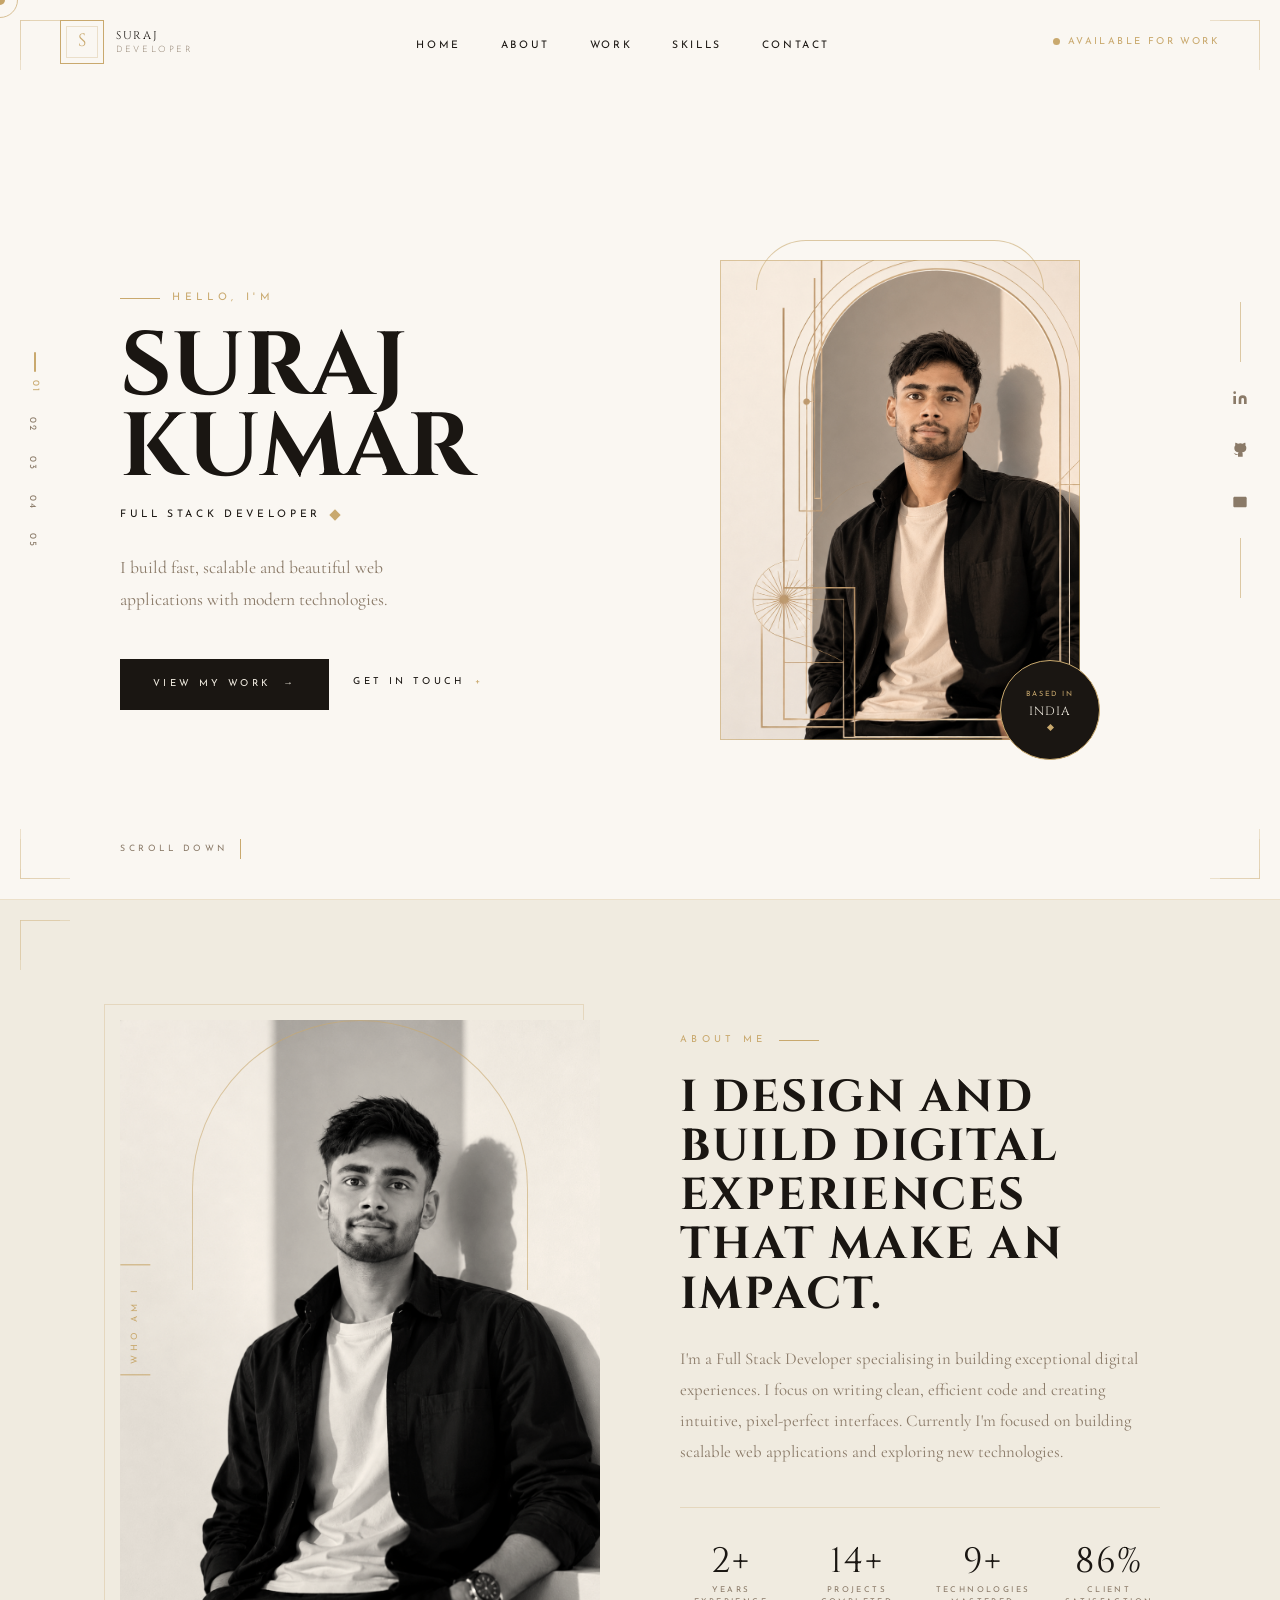
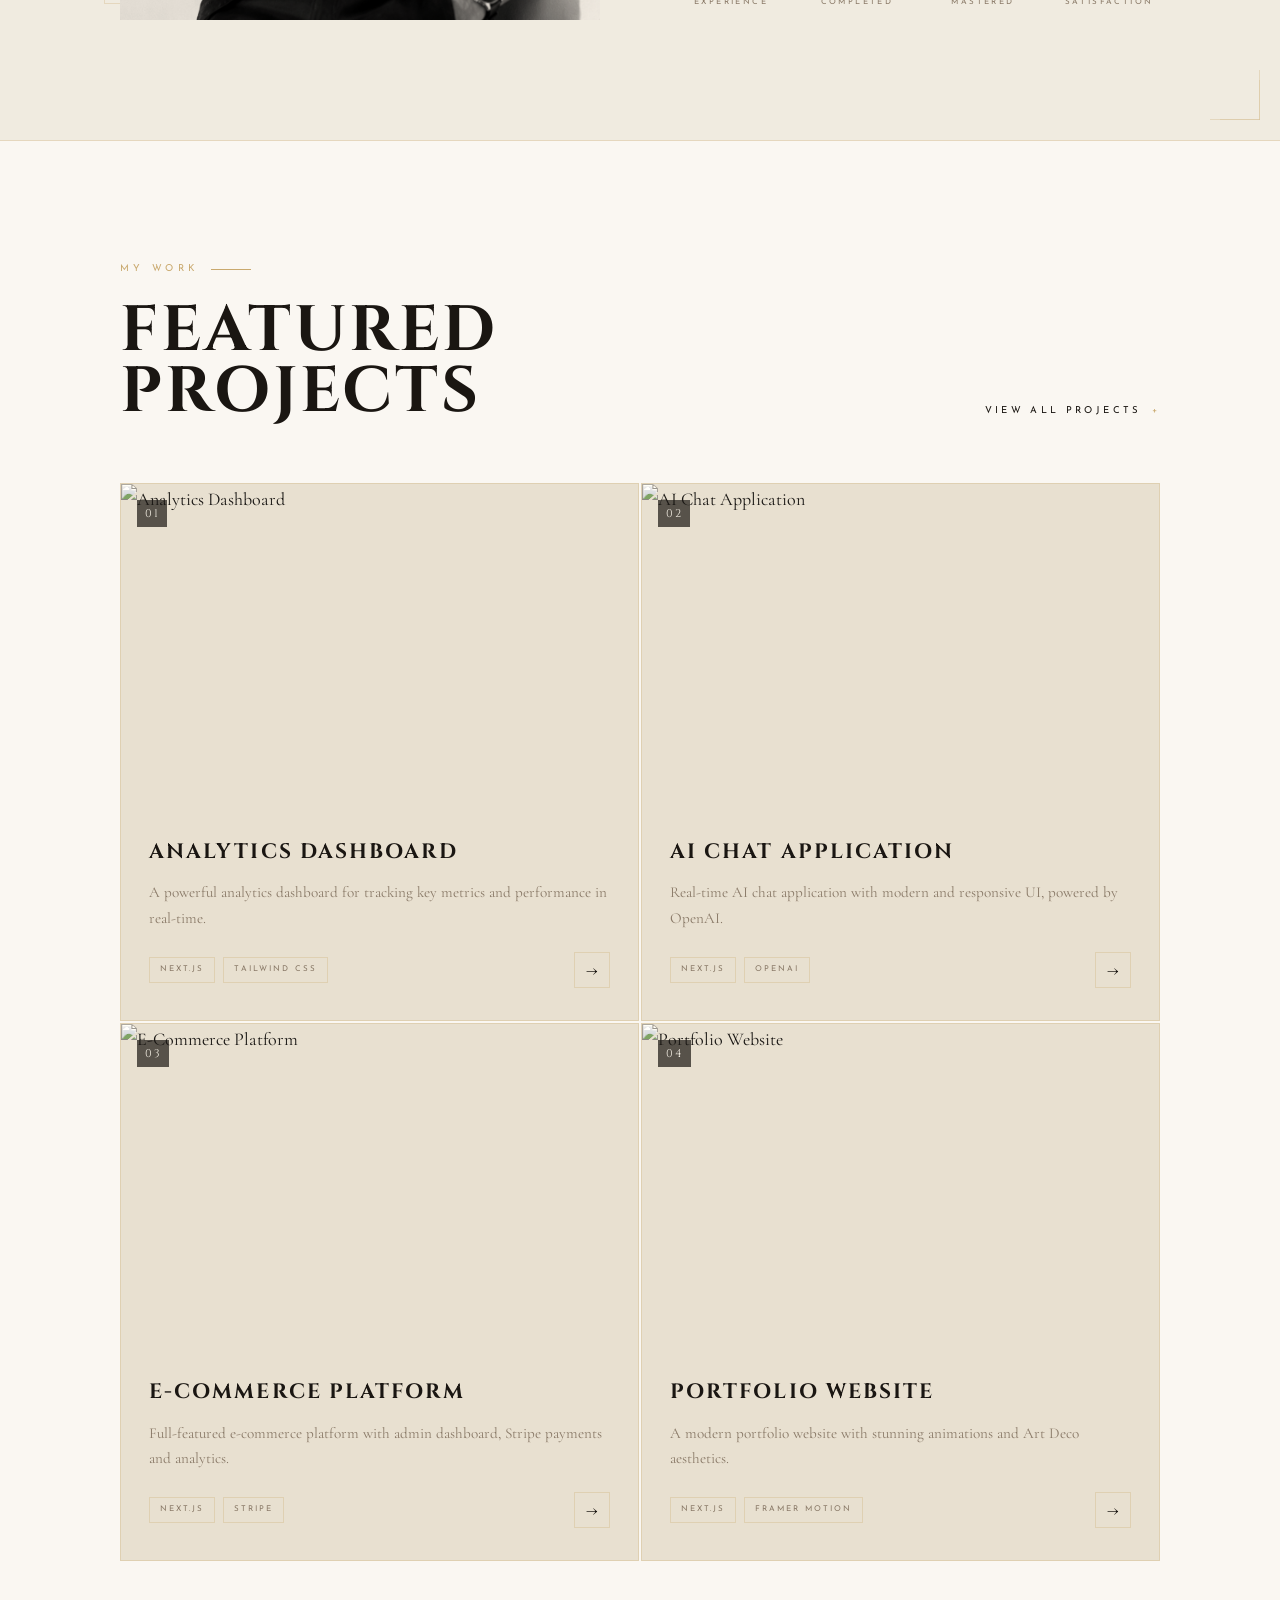
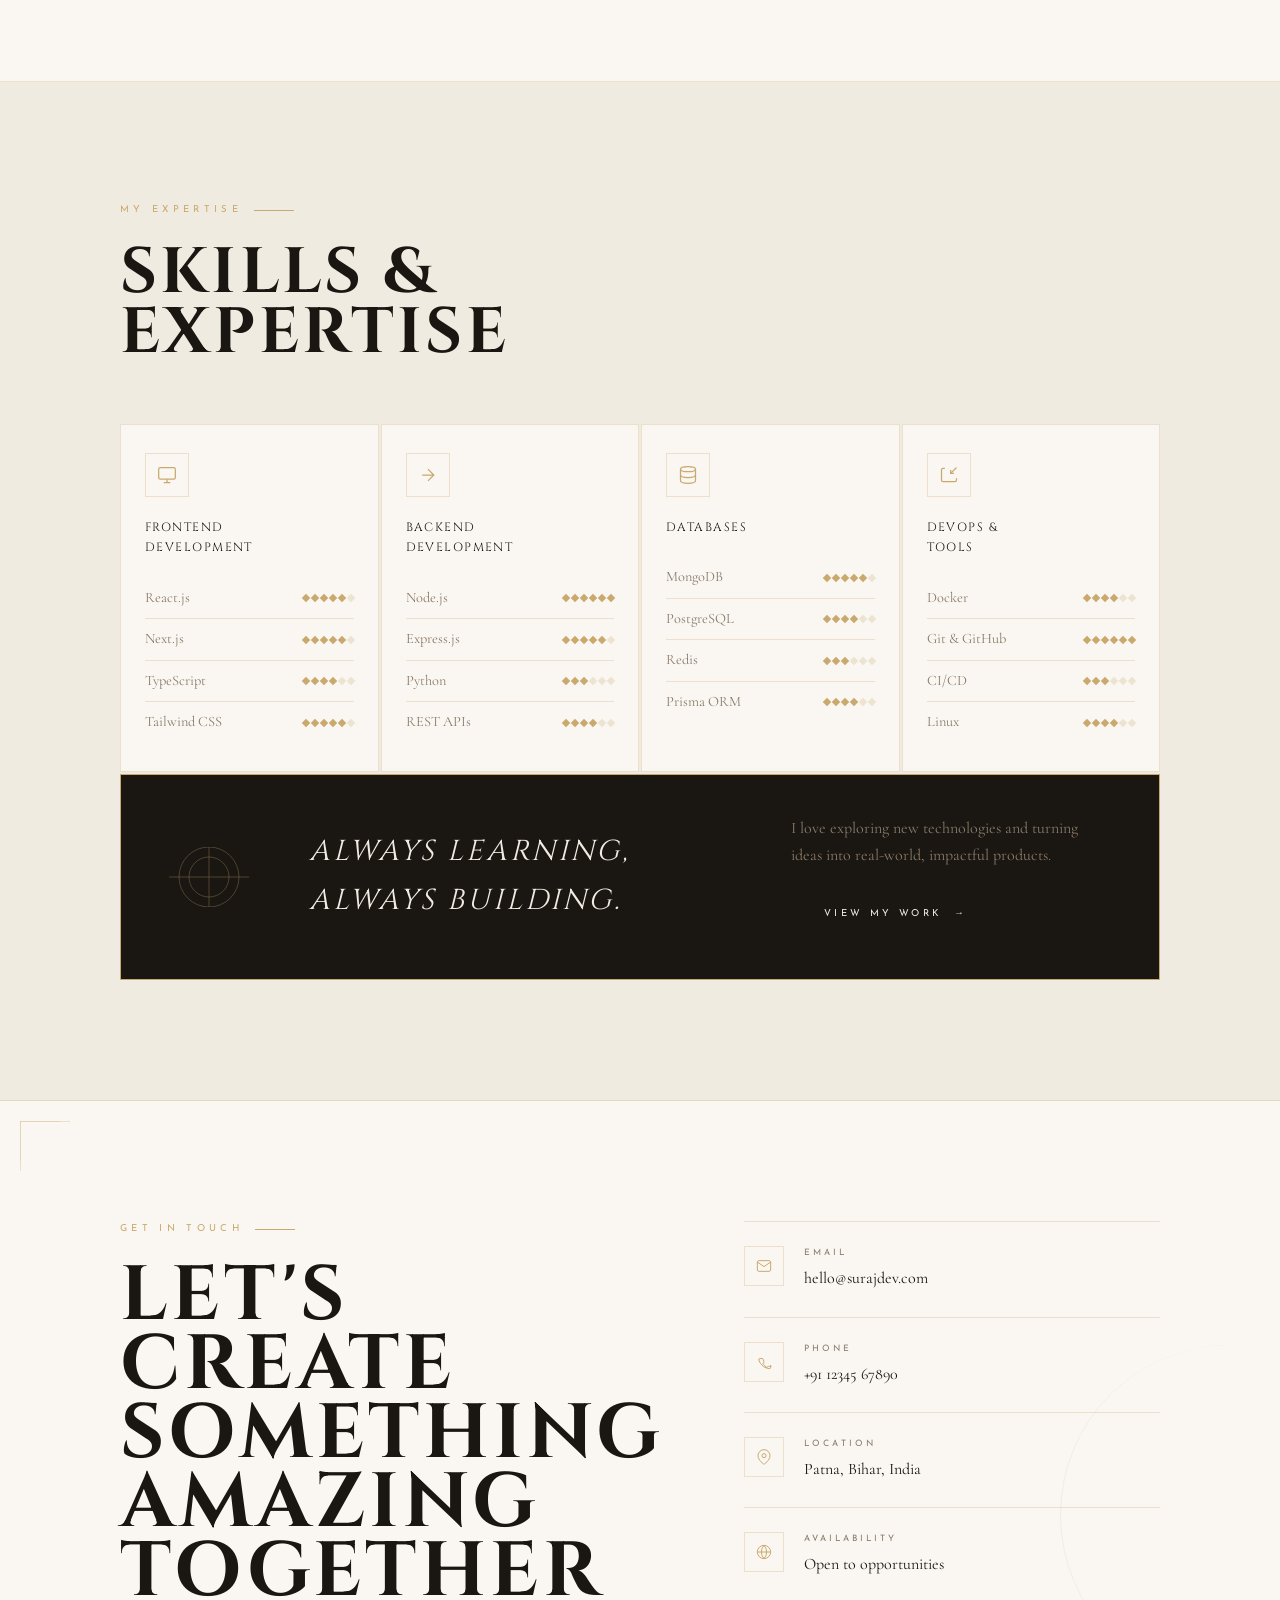
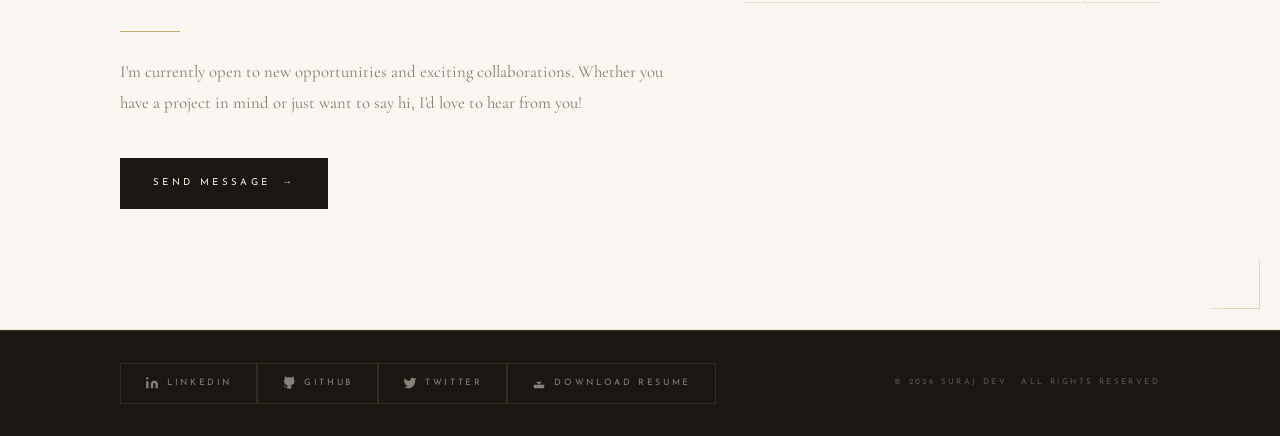
==== index.html @ c1cb2eef "nothing again" ====
<!DOCTYPE html>
<html lang="en">
<head>
<meta charset="UTF-8"/>
<meta name="viewport" content="width=device-width, initial-scale=1.0"/>
<title>Suraj Dev — Full Stack Developer</title>
<link rel="preconnect" href="https://fonts.googleapis.com"/>
<link rel="preconnect" href="https://fonts.gstatic.com" crossorigin/>
<link href="https://fonts.googleapis.com/css2?family=Cinzel:wght@400;600;700;900&family=Cormorant+Garamond:ital,wght@0,300;0,400;0,500;0,600;1,300;1,400&family=Josefin+Sans:wght@100;200;300;400&display=swap" rel="stylesheet"/>
<style>
  /* ── RESET & BASE ─────────────────────────────── */
  *, *::before, *::after { box-sizing: border-box; margin: 0; padding: 0; }

  :root {
    --cream: #F0EBE0;
    --cream-dark: #E8E0D0;
    --ink: #1A1612;
    --gold: #C9A96E;
    --gold-light: #E4C98A;
    --gold-dark: #9A7A4A;
    --warm-white: #FAF7F2;
    --text-muted: #8A7A68;
    --border: rgba(201,169,110,0.3);
    --border-strong: rgba(201,169,110,0.6);
    --ff-display: 'Cinzel', serif;
    --ff-body: 'Cormorant Garamond', serif;
    --ff-label: 'Josefin Sans', sans-serif;
    --transition: cubic-bezier(0.25, 0.46, 0.45, 0.94);
  }

  html { scroll-behavior: smooth; }
  body {
    background: var(--cream);
    color: var(--ink);
    font-family: var(--ff-body);
    font-size: 18px;
    line-height: 1.7;
    overflow-x: hidden;
  }

  img { max-width: 100%; display: block; }
  a { color: inherit; text-decoration: none; }

  /* ── SCROLLBAR ─────────────────────────────────── */
  ::-webkit-scrollbar { width: 4px; }
  ::-webkit-scrollbar-track { background: var(--cream); }
  ::-webkit-scrollbar-thumb { background: var(--gold); border-radius: 2px; }

  /* ── LOADER ────────────────────────────────────── */
  #loader {
    position: fixed; inset: 0; z-index: 9999;
    background: var(--ink);
    display: flex; align-items: center; justify-content: center;
    transition: opacity 0.8s var(--transition), visibility 0.8s;
  }
  #loader.hidden { opacity: 0; visibility: hidden; }
  .loader-inner {
    text-align: center;
    color: var(--gold);
  }
  .loader-monogram {
    width: 80px; height: 80px;
    border: 1px solid var(--gold);
    display: flex; align-items: center; justify-content: center;
    margin: 0 auto 20px;
    font-family: var(--ff-display);
    font-size: 2rem;
    position: relative;
    animation: loader-spin 3s linear infinite;
  }
  .loader-monogram::before, .loader-monogram::after {
    content: '';
    position: absolute;
    border: 1px solid rgba(201,169,110,0.3);
  }
  .loader-monogram::before { inset: 6px; }
  .loader-monogram::after { inset: 12px; transform: rotate(45deg); }
  @keyframes loader-spin { to { transform: rotate(360deg); } }
  .loader-text {
    font-family: var(--ff-label);
    font-size: 0.65rem;
    letter-spacing: 0.4em;
    text-transform: uppercase;
    color: var(--gold-light);
    animation: pulse 1.5s ease-in-out infinite;
  }
  @keyframes pulse { 0%,100% { opacity: 0.5; } 50% { opacity: 1; } }

  /* ── CURSOR ─────────────────────────────────────── */
  .cursor {
    width: 10px; height: 10px;
    background: var(--gold);
    border-radius: 50%;
    position: fixed;
    pointer-events: none;
    z-index: 9000;
    transform: translate(-50%, -50%);
    transition: transform 0.1s;
    mix-blend-mode: multiply;
  }
  .cursor-ring {
    width: 36px; height: 36px;
    border: 1px solid var(--gold);
    border-radius: 50%;
    position: fixed;
    pointer-events: none;
    z-index: 8999;
    transform: translate(-50%, -50%);
    transition: all 0.18s var(--transition);
    opacity: 0.7;
  }
  @media (hover: none) { .cursor, .cursor-ring { display: none; } }

  /* ── SIDE NAV NUMBERS ──────────────────────────── */
  .side-nav {
    position: fixed;
    left: 24px;
    top: 50%;
    transform: translateY(-50%);
    z-index: 100;
    display: flex;
    flex-direction: column;
    gap: 16px;
  }
  .side-nav a {
    font-family: var(--ff-label);
    font-size: 0.6rem;
    letter-spacing: 0.2em;
    color: var(--text-muted);
    transition: color 0.3s, transform 0.3s;
    writing-mode: vertical-rl;
    display: flex;
    align-items: center;
    gap: 8px;
    padding: 4px 0;
  }
  .side-nav a.active, .side-nav a:hover { color: var(--gold); transform: translateX(3px); }
  .side-nav a.active::before {
    content: '';
    display: block;
    width: 2px;
    height: 20px;
    background: var(--gold);
    border-radius: 1px;
  }
  @media (max-width: 768px) { .side-nav { display: none; } }

  /* ── SOCIAL SIDEBAR ────────────────────────────── */
  .social-sidebar {
    position: fixed;
    right: 24px;
    top: 50%;
    transform: translateY(-50%);
    z-index: 100;
    display: flex;
    flex-direction: column;
    gap: 20px;
    align-items: center;
  }
  .social-sidebar::before, .social-sidebar::after {
    content: '';
    display: block;
    width: 1px;
    height: 60px;
    background: var(--border-strong);
  }
  .social-sidebar a {
    width: 32px; height: 32px;
    display: flex; align-items: center; justify-content: center;
    color: var(--text-muted);
    transition: color 0.3s, transform 0.3s;
  }
  .social-sidebar a:hover { color: var(--gold); transform: translateX(-3px); }
  .social-sidebar svg { width: 16px; height: 16px; fill: currentColor; }
  @media (max-width: 768px) { .social-sidebar { display: none; } }

  /* ── NAVBAR ─────────────────────────────────────── */
  nav {
    position: fixed;
    top: 0; left: 0; right: 0;
    z-index: 500;
    padding: 20px 60px;
    display: flex;
    align-items: center;
    justify-content: space-between;
    transition: background 0.4s, backdrop-filter 0.4s, padding 0.4s;
  }
  nav.scrolled {
    background: rgba(240,235,224,0.92);
    backdrop-filter: blur(12px);
    padding: 14px 60px;
    border-bottom: 1px solid var(--border);
  }
  .nav-logo {
    display: flex;
    align-items: center;
    gap: 12px;
  }
  .logo-mark {
    width: 44px; height: 44px;
    border: 1px solid var(--gold);
    display: flex; align-items: center; justify-content: center;
    font-family: var(--ff-display);
    font-size: 1.1rem;
    color: var(--gold);
    position: relative;
  }
  .logo-mark::before {
    content: '';
    position: absolute;
    inset: 5px;
    border: 1px solid rgba(201,169,110,0.3);
  }
  .logo-text {
    font-family: var(--ff-display);
    font-size: 0.7rem;
    letter-spacing: 0.15em;
    text-transform: uppercase;
    line-height: 1.3;
  }
  .logo-text span {
    display: block;
    font-family: var(--ff-label);
    font-size: 0.55rem;
    letter-spacing: 0.3em;
    color: var(--text-muted);
    font-weight: 300;
  }
  .nav-links {
    display: flex;
    gap: 40px;
    list-style: none;
  }
  .nav-links a {
    font-family: var(--ff-label);
    font-size: 0.65rem;
    letter-spacing: 0.25em;
    text-transform: uppercase;
    color: var(--ink);
    position: relative;
    padding-bottom: 4px;
    transition: color 0.3s;
  }
  .nav-links a::after {
    content: '';
    position: absolute;
    bottom: 0; left: 0;
    width: 0; height: 1px;
    background: var(--gold);
    transition: width 0.4s var(--transition);
  }
  .nav-links a:hover { color: var(--gold); }
  .nav-links a:hover::after { width: 100%; }
  .nav-avail {
    font-family: var(--ff-label);
    font-size: 0.6rem;
    letter-spacing: 0.25em;
    text-transform: uppercase;
    color: var(--gold);
    display: flex;
    align-items: center;
    gap: 8px;
  }
  .avail-dot {
    width: 7px; height: 7px;
    background: var(--gold);
    border-radius: 50%;
    animation: blink 2s ease-in-out infinite;
  }
  @keyframes blink { 0%,100% { opacity: 1; } 50% { opacity: 0.3; } }
  .hamburger {
    display: none;
    flex-direction: column;
    gap: 5px;
    cursor: pointer;
    padding: 4px;
  }
  .hamburger span {
    display: block;
    width: 24px; height: 1px;
    background: var(--ink);
    transition: all 0.3s;
  }
  .hamburger.open span:nth-child(1) { transform: translateY(6px) rotate(45deg); }
  .hamburger.open span:nth-child(2) { opacity: 0; }
  .hamburger.open span:nth-child(3) { transform: translateY(-6px) rotate(-45deg); }
  @media (max-width: 900px) {
    nav { padding: 16px 24px; }
    nav.scrolled { padding: 12px 24px; }
    .nav-links, .nav-avail { display: none; }
    .hamburger { display: flex; }
  }

  /* Mobile menu */
  .mobile-menu {
    position: fixed;
    inset: 0;
    z-index: 400;
    background: var(--ink);
    display: flex;
    flex-direction: column;
    align-items: center;
    justify-content: center;
    gap: 40px;
    transform: translateX(100%);
    transition: transform 0.5s var(--transition);
  }
  .mobile-menu.open { transform: translateX(0); }
  .mobile-menu a {
    font-family: var(--ff-display);
    font-size: clamp(1.8rem, 8vw, 3rem);
    color: var(--cream);
    letter-spacing: 0.15em;
    transition: color 0.3s;
    position: relative;
  }
  .mobile-menu a:hover { color: var(--gold); }
  .mobile-menu-deco {
    position: absolute;
    bottom: 40px;
    font-family: var(--ff-label);
    font-size: 0.6rem;
    letter-spacing: 0.4em;
    color: var(--text-muted);
    text-transform: uppercase;
  }

  /* ── CORNER DECORATIONS ─────────────────────────── */
  .corner-deco {
    position: absolute;
    width: 50px; height: 50px;
    pointer-events: none;
  }
  .corner-deco svg { width: 100%; height: 100%; }
  .corner-tl { top: 20px; left: 20px; }
  .corner-tr { top: 20px; right: 20px; transform: scaleX(-1); }
  .corner-bl { bottom: 20px; left: 20px; transform: scaleY(-1); }
  .corner-br { bottom: 20px; right: 20px; transform: scale(-1); }
  @media (max-width: 768px) {
    .corner-deco { width: 30px; height: 30px; }
    .corner-tl { top: 10px; left: 10px; }
    .corner-tr { top: 10px; right: 10px; }
    .corner-bl { bottom: 10px; left: 10px; }
    .corner-br { bottom: 10px; right: 10px; }
  }

  /* ── SECTION WRAPPER ────────────────────────────── */
  .section {
    position: relative;
    padding: 120px 120px;
    overflow: hidden;
  }
  @media (max-width: 1200px) { .section { padding: 80px 60px; } }
  @media (max-width: 900px) { .section { padding: 70px 24px; } }
  @media (max-width: 600px) { .section { padding: 60px 20px; } }

  .section-label {
    font-family: var(--ff-label);
    font-size: 0.6rem;
    letter-spacing: 0.45em;
    text-transform: uppercase;
    color: var(--gold);
    display: flex;
    align-items: center;
    gap: 12px;
    margin-bottom: 24px;
  }
  .section-label::after {
    content: '';
    display: block;
    width: 40px; height: 1px;
    background: var(--gold);
  }

  /* ── REVEAL ANIMATIONS ──────────────────────────── */
  .reveal {
    opacity: 0;
    transform: translateY(40px);
    transition: opacity 0.9s var(--transition), transform 0.9s var(--transition);
  }
  .reveal.visible { opacity: 1; transform: translateY(0); }
  .reveal-left {
    opacity: 0;
    transform: translateX(-40px);
    transition: opacity 0.9s var(--transition), transform 0.9s var(--transition);
  }
  .reveal-left.visible { opacity: 1; transform: translateX(0); }
  .reveal-right {
    opacity: 0;
    transform: translateX(40px);
    transition: opacity 0.9s var(--transition), transform 0.9s var(--transition);
  }
  .reveal-right.visible { opacity: 1; transform: translateX(0); }
  .reveal-delay-1 { transition-delay: 0.15s; }
  .reveal-delay-2 { transition-delay: 0.3s; }
  .reveal-delay-3 { transition-delay: 0.45s; }
  .reveal-delay-4 { transition-delay: 0.6s; }

  /* ── HERO ─────────────────────────────────────────── */
  #hero {
    min-height: 100vh;
    display: grid;
    grid-template-columns: 1fr 1fr;
    align-items: center;
    padding: 0 120px;
    padding-top: 100px;
    position: relative;
    background: var(--warm-white);
    border-bottom: 1px solid var(--border);
  }
  .hero-left { z-index: 2; }
  .hero-eyebrow {
    font-family: var(--ff-label);
    font-size: 0.65rem;
    letter-spacing: 0.45em;
    text-transform: uppercase;
    color: var(--gold);
    margin-bottom: 20px;
    display: flex;
    align-items: center;
    gap: 12px;
    opacity: 0;
    animation: fadeInUp 0.8s var(--transition) 0.3s forwards;
  }
  .hero-eyebrow::before {
    content: '';
    display: block;
    width: 40px; height: 1px;
    background: var(--gold);
  }
  .hero-name {
    font-family: var(--ff-display);
    font-size: clamp(3.5rem, 7vw, 7rem);
    line-height: 0.9;
    letter-spacing: -0.01em;
    text-transform: uppercase;
    color: var(--ink);
    margin-bottom: 8px;
    overflow: hidden;
  }
  .hero-name span {
    display: block;
    opacity: 0;
    transform: translateY(100%);
    animation: slideUp 0.9s var(--transition) forwards;
  }
  .hero-name span:nth-child(1) { animation-delay: 0.5s; }
  .hero-name span:nth-child(2) { animation-delay: 0.7s; }
  .hero-title-badge {
    display: inline-flex;
    align-items: center;
    gap: 10px;
    margin-bottom: 28px;
    opacity: 0;
    animation: fadeInUp 0.8s var(--transition) 1s forwards;
  }
  .hero-title-badge span {
    font-family: var(--ff-label);
    font-size: 0.65rem;
    letter-spacing: 0.35em;
    text-transform: uppercase;
    color: var(--ink);
  }
  .badge-diamond {
    width: 8px; height: 8px;
    background: var(--gold);
    transform: rotate(45deg);
  }
  .hero-desc {
    font-family: var(--ff-body);
    font-size: 1.1rem;
    color: var(--text-muted);
    max-width: 340px;
    line-height: 1.8;
    margin-bottom: 44px;
    opacity: 0;
    animation: fadeInUp 0.8s var(--transition) 1.1s forwards;
  }
  .hero-cta {
    display: flex;
    align-items: center;
    gap: 24px;
    flex-wrap: wrap;
    opacity: 0;
    animation: fadeInUp 0.8s var(--transition) 1.2s forwards;
  }
  .btn-primary {
    background: var(--ink);
    color: var(--cream);
    font-family: var(--ff-label);
    font-size: 0.6rem;
    letter-spacing: 0.35em;
    text-transform: uppercase;
    padding: 16px 32px;
    display: inline-flex;
    align-items: center;
    gap: 12px;
    border: 1px solid var(--ink);
    cursor: pointer;
    position: relative;
    overflow: hidden;
    transition: color 0.4s;
  }
  .btn-primary::before {
    content: '';
    position: absolute;
    top: 0; left: -100%;
    width: 100%; height: 100%;
    background: var(--gold);
    transition: left 0.4s var(--transition);
    z-index: 0;
  }
  .btn-primary:hover::before { left: 0; }
  .btn-primary:hover { color: var(--ink); border-color: var(--gold); }
  .btn-primary span { position: relative; z-index: 1; }
  .btn-primary .arrow { position: relative; z-index: 1; transition: transform 0.3s; }
  .btn-primary:hover .arrow { transform: translateX(6px); }
  .btn-ghost {
    font-family: var(--ff-label);
    font-size: 0.6rem;
    letter-spacing: 0.35em;
    text-transform: uppercase;
    color: var(--ink);
    display: inline-flex;
    align-items: center;
    gap: 10px;
    position: relative;
    padding-bottom: 4px;
    cursor: pointer;
    transition: color 0.3s;
  }
  .btn-ghost::after {
    content: '';
    position: absolute;
    bottom: 0; left: 0;
    width: 0; height: 1px;
    background: var(--gold);
    transition: width 0.4s var(--transition);
  }
  .btn-ghost:hover { color: var(--gold); }
  .btn-ghost:hover::after { width: 100%; }
  .scroll-indicator {
    position: absolute;
    bottom: 40px;
    left: 120px;
    font-family: var(--ff-label);
    font-size: 0.55rem;
    letter-spacing: 0.4em;
    text-transform: uppercase;
    color: var(--text-muted);
    display: flex;
    align-items: center;
    gap: 12px;
    opacity: 0;
    animation: fadeInUp 1s var(--transition) 1.5s forwards;
  }
  .scroll-arrow {
    display: flex;
    flex-direction: column;
    gap: 3px;
    animation: scrollBounce 2s ease-in-out infinite;
  }
  .scroll-arrow span {
    display: block;
    width: 1px; height: 20px;
    background: var(--gold);
  }
  @keyframes scrollBounce { 0%,100%{ transform: translateY(0); } 50%{ transform: translateY(8px); } }

  /* Hero right */
  .hero-right {
    display: flex;
    justify-content: center;
    align-items: center;
    position: relative;
    z-index: 2;
    opacity: 0;
    animation: fadeIn 1.2s var(--transition) 0.8s forwards;
  }
  .hero-photo-wrap {
    position: relative;
    width: 360px;
    max-width: 100%;
  }
  .hero-photo-frame {
    position: relative;
    width: 100%;
    aspect-ratio: 3/4;
    overflow: hidden;
  }
  .hero-photo-frame::before {
    content: '';
    position: absolute;
    inset: 0;
    border: 1px solid var(--border-strong);
    z-index: 2;
    pointer-events: none;
  }
  .hero-photo-outer {
    position: absolute;
    inset: -12px;
    border: 1px solid var(--border);
    pointer-events: none;
    z-index: 1;
  }
  .hero-photo-frame img {
    width: 100%; height: 100%;
    object-fit: cover;
    filter: grayscale(20%) sepia(10%);
    transition: filter 0.5s;
  }
  .hero-photo-frame:hover img { filter: grayscale(0%) sepia(0%); }
  .photo-arch {
    position: absolute;
    top: -20px; left: 50%;
    transform: translateX(-50%);
    width: 80%;
    height: 50px;
    border-top-left-radius: 200px;
    border-top-right-radius: 200px;
    border: 1px solid var(--border-strong);
    border-bottom: none;
    pointer-events: none;
    z-index: 3;
  }
  .hero-badge {
    position: absolute;
    bottom: -20px;
    right: -20px;
    width: 100px; height: 100px;
    background: var(--ink);
    border-radius: 50%;
    display: flex;
    flex-direction: column;
    align-items: center;
    justify-content: center;
    border: 1px solid var(--gold);
    z-index: 5;
  }
  .hero-badge .badge-label {
    font-family: var(--ff-label);
    font-size: 0.45rem;
    letter-spacing: 0.25em;
    text-transform: uppercase;
    color: var(--gold);
  }
  .hero-badge .badge-value {
    font-family: var(--ff-display);
    font-size: 0.75rem;
    letter-spacing: 0.1em;
    text-transform: uppercase;
    color: var(--cream);
  }
  .hero-badge .badge-diamond-icon {
    width: 5px; height: 5px;
    background: var(--gold);
    transform: rotate(45deg);
    margin-top: 4px;
  }

  @media (max-width: 900px) {
    #hero {
      grid-template-columns: 1fr;
      padding: 100px 24px 60px;
      text-align: center;
    }
    .hero-left { order: 2; }
    .hero-right { order: 1; margin-bottom: 40px; }
    .hero-eyebrow { justify-content: center; }
    .hero-cta { justify-content: center; }
    .hero-desc { margin: 0 auto 44px; }
    .scroll-indicator { left: 50%; transform: translateX(-50%); }
    .hero-photo-wrap { width: 260px; }
  }

  /* ── ABOUT ─────────────────────────────────────────── */
  #about {
    background: var(--cream);
    border-bottom: 1px solid var(--border);
  }
  .about-grid {
    display: grid;
    grid-template-columns: 1fr 1fr;
    gap: 80px;
    align-items: center;
  }
  .about-img-wrap {
    position: relative;
  }
  .about-img-frame {
    position: relative;
    width: 100%;
    aspect-ratio: 4/5;
    overflow: hidden;
  }
  .about-img-frame img {
    width: 100%; height: 100%;
    object-fit: cover;
    filter: grayscale(30%) sepia(15%);
    transition: transform 0.8s var(--transition), filter 0.5s;
  }
  .about-img-frame:hover img {
    transform: scale(1.04);
    filter: grayscale(0%) sepia(0%);
  }
  .about-img-deco {
    position: absolute;
    top: -16px; left: -16px;
    right: 16px; bottom: 16px;
    border: 1px solid var(--border);
    pointer-events: none;
  }
  .about-arch {
    position: absolute;
    top: 0; left: 50%;
    transform: translateX(-50%);
    width: 70%; height: 45%;
    border-top-left-radius: 999px;
    border-top-right-radius: 999px;
    border: 1px solid var(--border-strong);
    border-bottom: none;
    pointer-events: none;
    z-index: 2;
  }
  .who-am-i {
    position: absolute;
    left: -40px;
    top: 50%;
    transform: translateY(-50%) rotate(-90deg);
    font-family: var(--ff-label);
    font-size: 0.55rem;
    letter-spacing: 0.45em;
    text-transform: uppercase;
    color: var(--gold);
    white-space: nowrap;
    display: flex;
    align-items: center;
    gap: 10px;
  }
  .who-am-i::before {
    content: '';
    display: block;
    width: 1px; height: 30px;
    background: var(--gold);
  }
  .about-heading {
    font-family: var(--ff-display);
    font-size: clamp(1.6rem, 3.5vw, 2.8rem);
    line-height: 1.1;
    letter-spacing: 0.05em;
    text-transform: uppercase;
    color: var(--ink);
    margin-bottom: 24px;
  }
  .about-text {
    font-family: var(--ff-body);
    font-size: 1.05rem;
    color: var(--text-muted);
    line-height: 1.85;
    margin-bottom: 40px;
  }
  .stats-grid {
    display: grid;
    grid-template-columns: repeat(4, 1fr);
    gap: 24px;
    border-top: 1px solid var(--border);
    padding-top: 36px;
  }
  .stat-item { text-align: center; }
  .stat-number {
    font-family: var(--ff-display);
    font-size: clamp(1.4rem, 3vw, 2.2rem);
    color: var(--ink);
    letter-spacing: 0.05em;
    line-height: 1;
    margin-bottom: 6px;
  }
  .stat-plus { color: var(--gold); }
  .stat-label {
    font-family: var(--ff-label);
    font-size: 0.5rem;
    letter-spacing: 0.3em;
    text-transform: uppercase;
    color: var(--text-muted);
    line-height: 1.4;
  }
  @media (max-width: 900px) {
    .about-grid { grid-template-columns: 1fr; gap: 48px; }
    .about-img-wrap { max-width: 340px; margin: 0 auto; }
    .who-am-i { display: none; }
    .stats-grid { grid-template-columns: repeat(2, 1fr); }
  }

  /* ── WORK ───────────────────────────────────────────── */
  #work {
    background: var(--warm-white);
    border-bottom: 1px solid var(--border);
  }
  .work-header {
    display: flex;
    align-items: flex-end;
    justify-content: space-between;
    margin-bottom: 60px;
    flex-wrap: wrap;
    gap: 24px;
  }
  .section-heading {
    font-family: var(--ff-display);
    font-size: clamp(2rem, 5vw, 4rem);
    line-height: 0.95;
    letter-spacing: 0.05em;
    text-transform: uppercase;
    color: var(--ink);
  }
  .projects-grid {
    display: grid;
    grid-template-columns: repeat(2, 1fr);
    gap: 2px;
  }
  .project-card {
    position: relative;
    background: var(--cream-dark);
    border: 1px solid var(--border);
    overflow: hidden;
    cursor: pointer;
    transition: border-color 0.4s;
  }
  .project-card:hover { border-color: var(--gold); }
  .project-card-img {
    width: 100%;
    aspect-ratio: 16/10;
    overflow: hidden;
    position: relative;
  }
  .project-card-img img {
    width: 100%; height: 100%;
    object-fit: cover;
    filter: grayscale(40%) sepia(20%);
    transition: transform 0.7s var(--transition), filter 0.5s;
  }
  .project-card:hover .project-card-img img {
    transform: scale(1.06);
    filter: grayscale(0%) sepia(0%);
  }
  .project-num {
    position: absolute;
    top: 16px; left: 16px;
    font-family: var(--ff-display);
    font-size: 0.7rem;
    letter-spacing: 0.15em;
    color: var(--cream);
    background: rgba(26,22,18,0.7);
    padding: 4px 8px;
    backdrop-filter: blur(4px);
  }
  .project-card-body {
    padding: 28px 28px 32px;
  }
  .project-title {
    font-family: var(--ff-display);
    font-size: clamp(1rem, 2vw, 1.3rem);
    letter-spacing: 0.1em;
    text-transform: uppercase;
    color: var(--ink);
    margin-bottom: 10px;
  }
  .project-desc {
    font-family: var(--ff-body);
    font-size: 0.95rem;
    color: var(--text-muted);
    line-height: 1.7;
    margin-bottom: 20px;
  }
  .project-tags {
    display: flex;
    flex-wrap: wrap;
    gap: 8px;
    align-items: center;
    justify-content: space-between;
  }
  .tag {
    font-family: var(--ff-label);
    font-size: 0.5rem;
    letter-spacing: 0.25em;
    text-transform: uppercase;
    color: var(--text-muted);
    border: 1px solid var(--border);
    padding: 5px 10px;
    transition: border-color 0.3s, color 0.3s;
  }
  .project-card:hover .tag { border-color: var(--gold); color: var(--gold-dark); }
  .project-arrow {
    width: 36px; height: 36px;
    border: 1px solid var(--border);
    display: flex; align-items: center; justify-content: center;
    color: var(--ink);
    transition: background 0.3s, color 0.3s, border-color 0.3s, transform 0.3s;
    flex-shrink: 0;
  }
  .project-card:hover .project-arrow {
    background: var(--ink);
    color: var(--cream);
    border-color: var(--ink);
    transform: translate(3px, -3px);
  }
  @media (max-width: 768px) {
    .projects-grid { grid-template-columns: 1fr; }
  }

  /* ── SKILLS ─────────────────────────────────────────── */
  #skills {
    background: var(--cream);
    border-bottom: 1px solid var(--border);
  }
  .skills-intro {
    display: grid;
    grid-template-columns: 1fr 1fr;
    gap: 60px;
    align-items: end;
    margin-bottom: 60px;
  }
  .skills-intro-right {
    font-family: var(--ff-body);
    font-size: 1rem;
    color: var(--text-muted);
    line-height: 1.85;
  }
  .skills-intro-right .arrow-link {
    display: inline-flex;
    align-items: center;
    gap: 10px;
    font-family: var(--ff-label);
    font-size: 0.6rem;
    letter-spacing: 0.3em;
    text-transform: uppercase;
    color: var(--gold);
    margin-top: 16px;
    transition: gap 0.3s;
  }
  .skills-intro-right .arrow-link:hover { gap: 16px; }
  .skills-cards {
    display: grid;
    grid-template-columns: repeat(4, 1fr);
    gap: 2px;
    margin-bottom: 2px;
  }
  .skill-card {
    background: var(--warm-white);
    border: 1px solid var(--border);
    padding: 28px 24px;
    transition: border-color 0.4s, transform 0.4s var(--transition);
    position: relative;
    overflow: hidden;
  }
  .skill-card::before {
    content: '';
    position: absolute;
    bottom: 0; left: 0;
    width: 0; height: 2px;
    background: var(--gold);
    transition: width 0.5s var(--transition);
  }
  .skill-card:hover { border-color: var(--gold); transform: translateY(-4px); }
  .skill-card:hover::before { width: 100%; }
  .skill-card-icon {
    width: 44px; height: 44px;
    border: 1px solid var(--border);
    display: flex; align-items: center; justify-content: center;
    margin-bottom: 20px;
    color: var(--gold);
    transition: background 0.3s, color 0.3s;
  }
  .skill-card:hover .skill-card-icon { background: var(--gold); color: var(--ink); }
  .skill-card-icon svg { width: 20px; height: 20px; stroke: currentColor; fill: none; stroke-width: 1.5; }
  .skill-card-title {
    font-family: var(--ff-display);
    font-size: 0.75rem;
    letter-spacing: 0.12em;
    text-transform: uppercase;
    color: var(--ink);
    margin-bottom: 20px;
  }
  .skill-list { list-style: none; }
  .skill-item {
    display: flex;
    align-items: center;
    justify-content: space-between;
    padding: 8px 0;
    border-bottom: 1px solid var(--border);
    font-family: var(--ff-body);
    font-size: 0.9rem;
    color: var(--text-muted);
  }
  .skill-item:last-child { border-bottom: none; }
  .skill-dots {
    display: flex;
    gap: 3px;
  }
  .dot {
    width: 6px; height: 6px;
    background: var(--gold);
    border-radius: 50%;
    opacity: 0.25;
    transform: rotate(45deg);
    border-radius: 0;
    transition: opacity 0.3s;
  }
  .dot.filled { opacity: 1; }
  .skill-banner {
    background: var(--ink);
    border: 1px solid var(--gold);
    padding: 40px 48px;
    display: flex;
    align-items: center;
    justify-content: space-between;
    gap: 24px;
    flex-wrap: wrap;
  }
  .skill-banner-text {
    font-family: var(--ff-display);
    font-size: clamp(1.2rem, 3vw, 1.8rem);
    letter-spacing: 0.1em;
    text-transform: uppercase;
    color: var(--cream);
    font-style: italic;
  }
  .skill-banner-sub {
    font-family: var(--ff-body);
    font-size: 1rem;
    color: var(--text-muted);
    max-width: 320px;
  }
  @media (max-width: 1100px) { .skills-cards { grid-template-columns: repeat(2, 1fr); } }
  @media (max-width: 768px) {
    .skills-intro { grid-template-columns: 1fr; gap: 24px; }
    .skills-cards { grid-template-columns: 1fr; }
    .skill-banner { flex-direction: column; padding: 28px 24px; }
  }

  /* ── CONTACT ─────────────────────────────────────────── */
  #contact {
    background: var(--warm-white);
    border-bottom: 1px solid var(--border);
  }
  .contact-grid {
    display: grid;
    grid-template-columns: 1fr 1fr;
    gap: 80px;
    align-items: start;
  }
  .contact-heading {
    font-family: var(--ff-display);
    font-size: clamp(2.5rem, 6vw, 5rem);
    line-height: 0.9;
    letter-spacing: 0.05em;
    text-transform: uppercase;
    color: var(--ink);
    margin-bottom: 24px;
  }
  .contact-divider {
    width: 60px; height: 1px;
    background: var(--gold);
    margin-bottom: 24px;
  }
  .contact-text {
    font-family: var(--ff-body);
    font-size: 1.05rem;
    color: var(--text-muted);
    line-height: 1.85;
    margin-bottom: 40px;
  }
  .contact-info {
    display: flex;
    flex-direction: column;
    gap: 0;
  }
  .contact-info-item {
    display: flex;
    align-items: flex-start;
    gap: 20px;
    padding: 24px 0;
    border-bottom: 1px solid var(--border);
    transition: background 0.3s;
  }
  .contact-info-item:first-child { border-top: 1px solid var(--border); }
  .contact-info-icon {
    width: 40px; height: 40px;
    border: 1px solid var(--border);
    display: flex; align-items: center; justify-content: center;
    color: var(--gold);
    flex-shrink: 0;
    transition: background 0.3s;
  }
  .contact-info-item:hover .contact-info-icon { background: var(--gold); color: var(--ink); }
  .contact-info-icon svg { width: 16px; height: 16px; stroke: currentColor; fill: none; stroke-width: 1.5; }
  .contact-info-label {
    font-family: var(--ff-label);
    font-size: 0.55rem;
    letter-spacing: 0.35em;
    text-transform: uppercase;
    color: var(--text-muted);
    margin-bottom: 4px;
  }
  .contact-info-value {
    font-family: var(--ff-body);
    font-size: 1rem;
    color: var(--ink);
  }
  .contact-arch-deco {
    position: absolute;
    right: 0; top: 50%;
    transform: translateY(-50%);
    width: 220px; height: 340px;
    border-left: 1px solid var(--border);
    border-top-left-radius: 999px;
    border-bottom-left-radius: 999px;
    pointer-events: none;
    opacity: 0.5;
  }
  @media (max-width: 900px) {
    .contact-grid { grid-template-columns: 1fr; gap: 48px; }
    .contact-arch-deco { display: none; }
  }

  /* ── FOOTER ──────────────────────────────────────────── */
  footer {
    background: var(--ink);
    padding: 32px 120px;
    display: flex;
    align-items: center;
    justify-content: space-between;
    flex-wrap: wrap;
    gap: 20px;
    border-top: 1px solid rgba(201,169,110,0.2);
  }
  .footer-links {
    display: flex;
    gap: 0;
  }
  .footer-link {
    font-family: var(--ff-label);
    font-size: 0.55rem;
    letter-spacing: 0.3em;
    text-transform: uppercase;
    color: rgba(240,235,224,0.5);
    padding: 12px 24px;
    border: 1px solid rgba(201,169,110,0.15);
    transition: color 0.3s, border-color 0.3s;
    display: flex;
    align-items: center;
    gap: 8px;
  }
  .footer-link:hover { color: var(--gold); border-color: rgba(201,169,110,0.4); }
  .footer-link svg { width: 14px; height: 14px; fill: currentColor; }
  .footer-copy {
    font-family: var(--ff-label);
    font-size: 0.5rem;
    letter-spacing: 0.3em;
    text-transform: uppercase;
    color: rgba(240,235,224,0.3);
  }
  @media (max-width: 768px) {
    footer { padding: 28px 20px; flex-direction: column; align-items: center; }
    .footer-links { flex-wrap: wrap; justify-content: center; }
  }

  /* ── KEYFRAMES ──────────────────────────────────────── */
  @keyframes fadeInUp {
    from { opacity: 0; transform: translateY(20px); }
    to { opacity: 1; transform: translateY(0); }
  }
  @keyframes slideUp {
    from { opacity: 0; transform: translateY(100%); }
    to { opacity: 1; transform: translateY(0); }
  }
  @keyframes fadeIn {
    from { opacity: 0; }
    to { opacity: 1; }
  }

  /* ── SVG CORNER ─────────────────────────────────────── */
  .corner-svg { stroke: var(--gold); fill: none; stroke-width: 1; opacity: 0.6; }

  /* ── REDUCED MOTION ─────────────────────────────────── */
  @media (prefers-reduced-motion: reduce) {
    *, *::before, *::after { animation-duration: 0.001ms !important; transition-duration: 0.001ms !important; }
  }
</style>
</head>
<body>

<!-- LOADER -->
<div id="loader">
  <div class="loader-inner">
    <div class="loader-monogram">S</div>
    <div class="loader-text">Loading Portfolio</div>
  </div>
</div>

<!-- CURSOR -->
<div class="cursor" id="cursor"></div>
<div class="cursor-ring" id="cursorRing"></div>

<!-- MOBILE MENU -->
<div class="mobile-menu" id="mobileMenu">
  <a href="#hero" onclick="closeMobile()">Home</a>
  <a href="#about" onclick="closeMobile()">About</a>
  <a href="#work" onclick="closeMobile()">Work</a>
  <a href="#skills" onclick="closeMobile()">Skills</a>
  <a href="#contact" onclick="closeMobile()">Contact</a>
  <div class="mobile-menu-deco">Suraj Dev · Full Stack Developer</div>
</div>

<!-- NAVBAR -->
<nav id="navbar">
  <div class="nav-logo">
    <div class="logo-mark">S</div>
    <div class="logo-text">Suraj<span>Developer</span></div>
  </div>
  <ul class="nav-links">
    <li><a href="#hero">Home</a></li>
    <li><a href="#about">About</a></li>
    <li><a href="#work">Work</a></li>
    <li><a href="#skills">Skills</a></li>
    <li><a href="#contact">Contact</a></li>
  </ul>
  <div class="nav-avail"><div class="avail-dot"></div>Available for Work</div>
  <div class="hamburger" id="hamburger" onclick="toggleMenu()">
    <span></span><span></span><span></span>
  </div>
</nav>

<!-- SIDE NAV -->
<div class="side-nav" id="sideNav">
  <a href="#hero" class="active">01</a>
  <a href="#about">02</a>
  <a href="#work">03</a>
  <a href="#skills">04</a>
  <a href="#contact">05</a>
</div>

<!-- SOCIAL SIDEBAR -->
<div class="social-sidebar">
  <a href="https://linkedin.com" target="_blank" title="LinkedIn">
    <svg viewBox="0 0 24 24"><path d="M16 8a6 6 0 016 6v7h-4v-7a2 2 0 00-2-2 2 2 0 00-2 2v7h-4v-7a6 6 0 016-6zM2 9h4v12H2z"/><circle cx="4" cy="4" r="2"/></svg>
  </a>
  <a href="https://github.com" target="_blank" title="GitHub">
    <svg viewBox="0 0 24 24"><path d="M9 19c-5 1.5-5-2.5-7-3m14 6v-3.87a3.37 3.37 0 00-.94-2.61c3.14-.35 6.44-1.54 6.44-7A5.44 5.44 0 0020 4.77 5.07 5.07 0 0019.91 1S18.73.65 16 2.48a13.38 13.38 0 00-7 0C6.27.65 5.09 1 5.09 1A5.07 5.07 0 005 4.77a5.44 5.44 0 00-1.5 3.78c0 5.42 3.3 6.61 6.44 7A3.37 3.37 0 009 18.13V22"/></svg>
  </a>
  <a href="mailto:hello@surajdev.com" title="Email">
    <svg viewBox="0 0 24 24"><path d="M4 4h16c1.1 0 2 .9 2 2v12c0 1.1-.9 2-2 2H4c-1.1 0-2-.9-2-2V6c0-1.1.9-2 2-2z"/><polyline points="22,6 12,13 2,6"/></svg>
  </a>
</div>

<!-- ── HERO ─────────────────────── -->
<section id="hero" class="section" style="padding:0 120px;min-height:100vh;display:grid;grid-template-columns:1fr 1fr;align-items:center;padding-top:100px;background:var(--warm-white);border-bottom:1px solid var(--border);">
  <div class="corner-deco corner-tl">
    <svg class="corner-svg" viewBox="0 0 50 50"><path d="M50,0 L0,0 L0,50"/><path d="M40,0 L0,0 L0,40"/><path d="M10,0 L0,0 L0,10"/></svg>
  </div>
  <div class="corner-deco corner-tr">
    <svg class="corner-svg" viewBox="0 0 50 50"><path d="M50,0 L0,0 L0,50"/><path d="M40,0 L0,0 L0,40"/><path d="M10,0 L0,0 L0,10"/></svg>
  </div>
  <div class="corner-deco corner-bl">
    <svg class="corner-svg" viewBox="0 0 50 50"><path d="M50,0 L0,0 L0,50"/><path d="M40,0 L0,0 L0,40"/><path d="M10,0 L0,0 L0,10"/></svg>
  </div>
  <div class="corner-deco corner-br">
    <svg class="corner-svg" viewBox="0 0 50 50"><path d="M50,0 L0,0 L0,50"/><path d="M40,0 L0,0 L0,40"/><path d="M10,0 L0,0 L0,10"/></svg>
  </div>

  <div class="hero-left">
    <div class="hero-eyebrow">Hello, I'm</div>
    <h1 class="hero-name">
      <span>Suraj</span>
      <span>Kumar</span>
    </h1>
    <div class="hero-title-badge">
      <span>Full Stack Developer</span>
      <div class="badge-diamond"></div>
    </div>
    <p class="hero-desc">I build fast, scalable and beautiful web applications with modern technologies.</p>
    <div class="hero-cta">
      <a href="#work" class="btn-primary"><span>View My Work</span><span class="arrow">→</span></a>
      <a href="#contact" class="btn-ghost">Get In Touch <span style="color:var(--gold)">+</span></a>
    </div>
  </div>

  <div class="hero-right">
    <div class="hero-photo-wrap">
      <div class="photo-arch"></div>
      <div class="hero-photo-frame">
        <div class="hero-photo-outer"></div>
        <img src="surajpfp.png" alt="Suraj Dev"/>
      </div>
      <div class="hero-badge">
        <div class="badge-label">Based In</div>
        <div class="badge-value">India</div>
        <div class="badge-diamond-icon"></div>
      </div>
    </div>
  </div>

  <div class="scroll-indicator">
    Scroll Down
    <div class="scroll-arrow"><span></span></div>
  </div>
</section>

<!-- ── ABOUT ─────────────────────── -->
<section id="about" class="section">
  <div class="corner-deco corner-tl">
    <svg class="corner-svg" viewBox="0 0 50 50"><path d="M50,0 L0,0 L0,50"/><path d="M40,0 L0,0 L0,40"/></svg>
  </div>
  <div class="corner-deco corner-br">
    <svg class="corner-svg" viewBox="0 0 50 50"><path d="M50,0 L0,0 L0,50"/><path d="M40,0 L0,0 L0,40"/></svg>
  </div>

  <div class="about-grid">
    <div class="about-img-wrap reveal-left">
      <div class="about-img-deco"></div>
      <div class="about-img-frame">
        <div class="about-arch"></div>
        <img src="ChatGPT Image Jun 23, 2026, 10_56_04 AM.png" alt="Architecture"/>
      </div>
      <div class="who-am-i">Who Am I <span style="display:inline-block;width:1px;height:30px;background:var(--gold);margin-left:10px;"></span></div>
    </div>
    <div class="about-right">
      <div class="section-label reveal">About Me</div>
      <h2 class="about-heading reveal reveal-delay-1">I design and build digital experiences that make an impact.</h2>
      <p class="about-text reveal reveal-delay-2">I'm a Full Stack Developer specialising in building exceptional digital experiences. I focus on writing clean, efficient code and creating intuitive, pixel-perfect interfaces. Currently I'm focused on building scalable web applications and exploring new technologies.</p>
      <div class="stats-grid reveal reveal-delay-3">
        <div class="stat-item">
          <div class="stat-number">3<span class="stat-plus">+</span></div>
          <div class="stat-label">Years<br>Experience</div>
        </div>
        <div class="stat-item">
          <div class="stat-number">15<span class="stat-plus">+</span></div>
          <div class="stat-label">Projects<br>Completed</div>
        </div>
        <div class="stat-item">
          <div class="stat-number">10<span class="stat-plus">+</span></div>
          <div class="stat-label">Technologies<br>Mastered</div>
        </div>
        <div class="stat-item">
          <div class="stat-number">100<span class="stat-plus">%</span></div>
          <div class="stat-label">Client<br>Satisfaction</div>
        </div>
      </div>
    </div>
  </div>
</section>

<!-- ── WORK ─────────────────────── -->
<section id="work" class="section" style="background:var(--warm-white);">
  <div class="work-header">
    <div>
      <div class="section-label reveal">My Work</div>
      <h2 class="section-heading reveal reveal-delay-1">Featured<br>Projects</h2>
    </div>
    <a href="#" class="btn-ghost reveal reveal-delay-2">View All Projects <span style="color:var(--gold)">+</span></a>
  </div>

  <div class="projects-grid">
    <div class="project-card reveal">
      <div class="project-card-img">
        <span class="project-num">01</span>
        <img src="https://images.unsplash.com/photo-1551288049-bebda4e38f71?w=800&q=80" alt="Analytics Dashboard"/>
      </div>
      <div class="project-card-body">
        <h3 class="project-title">Analytics Dashboard</h3>
        <p class="project-desc">A powerful analytics dashboard for tracking key metrics and performance in real-time.</p>
        <div class="project-tags">
          <div style="display:flex;gap:8px;flex-wrap:wrap;">
            <span class="tag">Next.js</span>
            <span class="tag">Tailwind CSS</span>
          </div>
          <div class="project-arrow">→</div>
        </div>
      </div>
    </div>

    <div class="project-card reveal reveal-delay-1">
      <div class="project-card-img">
        <span class="project-num">02</span>
        <img src="https://images.unsplash.com/photo-1677442136019-21780ecad995?w=800&q=80" alt="AI Chat Application"/>
      </div>
      <div class="project-card-body">
        <h3 class="project-title">AI Chat Application</h3>
        <p class="project-desc">Real-time AI chat application with modern and responsive UI, powered by OpenAI.</p>
        <div class="project-tags">
          <div style="display:flex;gap:8px;flex-wrap:wrap;">
            <span class="tag">Next.js</span>
            <span class="tag">OpenAI</span>
          </div>
          <div class="project-arrow">→</div>
        </div>
      </div>
    </div>

    <div class="project-card reveal reveal-delay-2">
      <div class="project-card-img">
        <span class="project-num">03</span>
        <img src="https://images.unsplash.com/photo-1555421689-491a97ff2040?w=800&q=80" alt="E-Commerce Platform"/>
      </div>
      <div class="project-card-body">
        <h3 class="project-title">E-Commerce Platform</h3>
        <p class="project-desc">Full-featured e-commerce platform with admin dashboard, Stripe payments and analytics.</p>
        <div class="project-tags">
          <div style="display:flex;gap:8px;flex-wrap:wrap;">
            <span class="tag">Next.js</span>
            <span class="tag">Stripe</span>
          </div>
          <div class="project-arrow">→</div>
        </div>
      </div>
    </div>

    <div class="project-card reveal reveal-delay-3">
      <div class="project-card-img">
        <span class="project-num">04</span>
        <img src="https://images.unsplash.com/photo-1467232004584-a241de8bcf5d?w=800&q=80" alt="Portfolio Website"/>
      </div>
      <div class="project-card-body">
        <h3 class="project-title">Portfolio Website</h3>
        <p class="project-desc">A modern portfolio website with stunning animations and Art Deco aesthetics.</p>
        <div class="project-tags">
          <div style="display:flex;gap:8px;flex-wrap:wrap;">
            <span class="tag">Next.js</span>
            <span class="tag">Framer Motion</span>
          </div>
          <div class="project-arrow">→</div>
        </div>
      </div>
    </div>
  </div>
</section>

<!-- ── SKILLS ─────────────────────── -->
<section id="skills" class="section">
  <div class="skills-intro">
    <div>
      <div class="section-label reveal">My Expertise</div>
      <h2 class="section-heading reveal reveal-delay-1">Skills &amp;<br>Expertise</h2>
    </div>
    <div class="skills-intro-right reveal reveal-delay-2">
      A diverse skill set that helps me design, build and scale digital products end-to-end.
      <a href="#work" class="arrow-link">View Projects →</a>
    </div>
  </div>

  <div class="skills-cards">
    <!-- Frontend -->
    <div class="skill-card reveal">
      <div class="skill-card-icon">
        <svg viewBox="0 0 24 24"><rect x="2" y="3" width="20" height="14" rx="2"/><path d="M8 21h8M12 17v4"/></svg>
      </div>
      <div class="skill-card-title">Frontend<br>Development</div>
      <ul class="skill-list">
        <li class="skill-item">React.js <div class="skill-dots"><span class="dot filled"></span><span class="dot filled"></span><span class="dot filled"></span><span class="dot filled"></span><span class="dot filled"></span><span class="dot"></span></div></li>
        <li class="skill-item">Next.js <div class="skill-dots"><span class="dot filled"></span><span class="dot filled"></span><span class="dot filled"></span><span class="dot filled"></span><span class="dot filled"></span><span class="dot"></span></div></li>
        <li class="skill-item">TypeScript <div class="skill-dots"><span class="dot filled"></span><span class="dot filled"></span><span class="dot filled"></span><span class="dot filled"></span><span class="dot"></span><span class="dot"></span></div></li>
        <li class="skill-item">Tailwind CSS <div class="skill-dots"><span class="dot filled"></span><span class="dot filled"></span><span class="dot filled"></span><span class="dot filled"></span><span class="dot filled"></span><span class="dot"></span></div></li>
      </ul>
    </div>
    <!-- Backend -->
    <div class="skill-card reveal reveal-delay-1">
      <div class="skill-card-icon">
        <svg viewBox="0 0 24 24"><path d="M5 12H19M12 5l7 7-7 7"/></svg>
      </div>
      <div class="skill-card-title">Backend<br>Development</div>
      <ul class="skill-list">
        <li class="skill-item">Node.js <div class="skill-dots"><span class="dot filled"></span><span class="dot filled"></span><span class="dot filled"></span><span class="dot filled"></span><span class="dot filled"></span><span class="dot filled"></span></div></li>
        <li class="skill-item">Express.js <div class="skill-dots"><span class="dot filled"></span><span class="dot filled"></span><span class="dot filled"></span><span class="dot filled"></span><span class="dot filled"></span><span class="dot"></span></div></li>
        <li class="skill-item">Python <div class="skill-dots"><span class="dot filled"></span><span class="dot filled"></span><span class="dot filled"></span><span class="dot"></span><span class="dot"></span><span class="dot"></span></div></li>
        <li class="skill-item">REST APIs <div class="skill-dots"><span class="dot filled"></span><span class="dot filled"></span><span class="dot filled"></span><span class="dot filled"></span><span class="dot"></span><span class="dot"></span></div></li>
      </ul>
    </div>
    <!-- Databases -->
    <div class="skill-card reveal reveal-delay-2">
      <div class="skill-card-icon">
        <svg viewBox="0 0 24 24"><ellipse cx="12" cy="5" rx="9" ry="3"/><path d="M21 12c0 1.66-4 3-9 3s-9-1.34-9-3"/><path d="M3 5v14c0 1.66 4 3 9 3s9-1.34 9-3V5"/></svg>
      </div>
      <div class="skill-card-title">Databases</div>
      <ul class="skill-list">
        <li class="skill-item">MongoDB <div class="skill-dots"><span class="dot filled"></span><span class="dot filled"></span><span class="dot filled"></span><span class="dot filled"></span><span class="dot filled"></span><span class="dot"></span></div></li>
        <li class="skill-item">PostgreSQL <div class="skill-dots"><span class="dot filled"></span><span class="dot filled"></span><span class="dot filled"></span><span class="dot filled"></span><span class="dot"></span><span class="dot"></span></div></li>
        <li class="skill-item">Redis <div class="skill-dots"><span class="dot filled"></span><span class="dot filled"></span><span class="dot filled"></span><span class="dot"></span><span class="dot"></span><span class="dot"></span></div></li>
        <li class="skill-item">Prisma ORM <div class="skill-dots"><span class="dot filled"></span><span class="dot filled"></span><span class="dot filled"></span><span class="dot filled"></span><span class="dot"></span><span class="dot"></span></div></li>
      </ul>
    </div>
    <!-- DevOps -->
    <div class="skill-card reveal reveal-delay-3">
      <div class="skill-card-icon">
        <svg viewBox="0 0 24 24"><path d="M18 10h-4V6"/><path d="M14 10l7-7"/><path d="M21 16v2a2 2 0 01-2 2H5a2 2 0 01-2-2V6a2 2 0 012-2h2"/></svg>
      </div>
      <div class="skill-card-title">DevOps &amp;<br>Tools</div>
      <ul class="skill-list">
        <li class="skill-item">Docker <div class="skill-dots"><span class="dot filled"></span><span class="dot filled"></span><span class="dot filled"></span><span class="dot filled"></span><span class="dot"></span><span class="dot"></span></div></li>
        <li class="skill-item">Git &amp; GitHub <div class="skill-dots"><span class="dot filled"></span><span class="dot filled"></span><span class="dot filled"></span><span class="dot filled"></span><span class="dot filled"></span><span class="dot filled"></span></div></li>
        <li class="skill-item">CI/CD <div class="skill-dots"><span class="dot filled"></span><span class="dot filled"></span><span class="dot filled"></span><span class="dot"></span><span class="dot"></span><span class="dot"></span></div></li>
        <li class="skill-item">Linux <div class="skill-dots"><span class="dot filled"></span><span class="dot filled"></span><span class="dot filled"></span><span class="dot filled"></span><span class="dot"></span><span class="dot"></span></div></li>
      </ul>
    </div>
  </div>

  <div class="skill-banner reveal">
    <div style="display:flex;gap:60px;align-items:center;flex-wrap:wrap;">
      <svg viewBox="0 0 80 60" width="80" height="60" style="flex-shrink:0;opacity:0.6;">
        <line x1="40" y1="0" x2="40" y2="60" stroke="var(--gold)" stroke-width="0.5"/>
        <line x1="0" y1="30" x2="80" y2="30" stroke="var(--gold)" stroke-width="0.5"/>
        <circle cx="40" cy="30" r="20" stroke="var(--gold)" stroke-width="0.5" fill="none"/>
        <circle cx="40" cy="30" r="30" stroke="var(--gold)" stroke-width="0.5" fill="none"/>
      </svg>
      <div class="skill-banner-text">Always Learning,<br>Always Building.</div>
    </div>
    <div>
      <p class="skill-banner-sub">I love exploring new technologies and turning ideas into real-world, impactful products.</p>
      <a href="#work" class="btn-primary" style="margin-top:20px;display:inline-flex;"><span>View My Work</span><span class="arrow">→</span></a>
    </div>
  </div>
</section>

<!-- ── CONTACT ─────────────────────── -->
<section id="contact" class="section" style="background:var(--warm-white);">
  <div class="corner-deco corner-tl">
    <svg class="corner-svg" viewBox="0 0 50 50"><path d="M50,0 L0,0 L0,50"/><path d="M40,0 L0,0 L0,40"/></svg>
  </div>
  <div class="corner-deco corner-br">
    <svg class="corner-svg" viewBox="0 0 50 50"><path d="M50,0 L0,0 L0,50"/><path d="M40,0 L0,0 L0,40"/></svg>
  </div>

  <div class="contact-arch-deco"></div>

  <div class="contact-grid">
    <div>
      <div class="section-label reveal">Get In Touch</div>
      <h2 class="contact-heading reveal reveal-delay-1">Let's Create<br>Something<br>Amazing<br>Together</h2>
      <div class="contact-divider reveal reveal-delay-2"></div>
      <p class="contact-text reveal reveal-delay-2">I'm currently open to new opportunities and exciting collaborations. Whether you have a project in mind or just want to say hi, I'd love to hear from you!</p>
      <a href="mailto:hello@surajdev.com" class="btn-primary reveal reveal-delay-3" style="display:inline-flex;">
        <span>Send Message</span><span class="arrow">→</span>
      </a>
    </div>

    <div class="contact-info reveal reveal-delay-1">
      <div class="contact-info-item">
        <div class="contact-info-icon">
          <svg viewBox="0 0 24 24"><path d="M4 4h16c1.1 0 2 .9 2 2v12c0 1.1-.9 2-2 2H4c-1.1 0-2-.9-2-2V6c0-1.1.9-2 2-2z"/><polyline points="22,6 12,13 2,6"/></svg>
        </div>
        <div>
          <div class="contact-info-label">Email</div>
          <div class="contact-info-value">hello@surajdev.com</div>
        </div>
      </div>
      <div class="contact-info-item">
        <div class="contact-info-icon">
          <svg viewBox="0 0 24 24"><path d="M22 16.92v3a2 2 0 01-2.18 2 19.79 19.79 0 01-8.63-3.07A19.5 19.5 0 014.07 9a2 2 0 012-2.18h3a2 2 0 012 1.72c.127.96.361 1.903.7 2.81a2 2 0 01-.45 2.11L10.09 14a16 16 0 006.29 6.29l1.27-1.27a2 2 0 012.11-.45c.907.339 1.85.573 2.81.7A2 2 0 0122 16.92z"/></svg>
        </div>
        <div>
          <div class="contact-info-label">Phone</div>
          <div class="contact-info-value">+91 12345 67890</div>
        </div>
      </div>
      <div class="contact-info-item">
        <div class="contact-info-icon">
          <svg viewBox="0 0 24 24"><path d="M21 10c0 7-9 13-9 13s-9-6-9-13a9 9 0 0118 0z"/><circle cx="12" cy="10" r="3"/></svg>
        </div>
        <div>
          <div class="contact-info-label">Location</div>
          <div class="contact-info-value">Patna, Bihar, India</div>
        </div>
      </div>
      <div class="contact-info-item">
        <div class="contact-info-icon">
          <svg viewBox="0 0 24 24"><circle cx="12" cy="12" r="10"/><line x1="2" y1="12" x2="22" y2="12"/><path d="M12 2a15.3 15.3 0 014 10 15.3 15.3 0 01-4 10 15.3 15.3 0 01-4-10 15.3 15.3 0 014-10z"/></svg>
        </div>
        <div>
          <div class="contact-info-label">Availability</div>
          <div class="contact-info-value">Open to opportunities</div>
        </div>
      </div>
    </div>
  </div>
</section>

<!-- ── FOOTER ─────────────────────── -->
<footer>
  <div class="footer-links">
    <a href="https://linkedin.com" target="_blank" class="footer-link">
      <svg viewBox="0 0 24 24"><path d="M16 8a6 6 0 016 6v7h-4v-7a2 2 0 00-2-2 2 2 0 00-2 2v7h-4v-7a6 6 0 016-6zM2 9h4v12H2z"/><circle cx="4" cy="4" r="2"/></svg>
      LinkedIn
    </a>
    <a href="https://github.com" target="_blank" class="footer-link">
      <svg viewBox="0 0 24 24"><path d="M9 19c-5 1.5-5-2.5-7-3m14 6v-3.87a3.37 3.37 0 00-.94-2.61c3.14-.35 6.44-1.54 6.44-7A5.44 5.44 0 0020 4.77 5.07 5.07 0 0019.91 1S18.73.65 16 2.48a13.38 13.38 0 00-7 0C6.27.65 5.09 1 5.09 1A5.07 5.07 0 005 4.77a5.44 5.44 0 00-1.5 3.78c0 5.42 3.3 6.61 6.44 7A3.37 3.37 0 009 18.13V22"/></svg>
      GitHub
    </a>
    <a href="https://twitter.com" target="_blank" class="footer-link">
      <svg viewBox="0 0 24 24"><path d="M23 3a10.9 10.9 0 01-3.14 1.53 4.48 4.48 0 00-7.86 3v1A10.66 10.66 0 013 4s-4 9 5 13a11.64 11.64 0 01-7 2c9 5 20 0 20-11.5a4.5 4.5 0 00-.08-.83A7.72 7.72 0 0023 3z"/></svg>
      Twitter
    </a>
    <a href="#" class="footer-link">
      <svg viewBox="0 0 24 24"><path d="M21 15v4a2 2 0 01-2 2H5a2 2 0 01-2-2v-4M7 10l5 5 5-5M12 15V3"/></svg>
      Download Resume
    </a>
  </div>
  <div class="footer-copy">© 2026 Suraj Dev · All rights reserved</div>
</footer>

<script>
// ── LOADER ─────────────────────────────────────────────────
window.addEventListener('load', () => {
  setTimeout(() => {
    document.getElementById('loader').classList.add('hidden');
  }, 1800);
});

// ── CUSTOM CURSOR ───────────────────────────────────────────
const cursor = document.getElementById('cursor');
const ring = document.getElementById('cursorRing');
let mx = 0, my = 0, rx = 0, ry = 0;

document.addEventListener('mousemove', e => {
  mx = e.clientX; my = e.clientY;
  cursor.style.left = mx + 'px';
  cursor.style.top = my + 'px';
});

function animateRing() {
  rx += (mx - rx) * 0.12;
  ry += (my - ry) * 0.12;
  ring.style.left = rx + 'px';
  ring.style.top = ry + 'px';
  requestAnimationFrame(animateRing);
}
animateRing();

document.querySelectorAll('a, button, .project-card, .skill-card').forEach(el => {
  el.addEventListener('mouseenter', () => {
    cursor.style.transform = 'translate(-50%,-50%) scale(2.5)';
    ring.style.transform = 'translate(-50%,-50%) scale(1.5)';
    ring.style.opacity = '0.4';
  });
  el.addEventListener('mouseleave', () => {
    cursor.style.transform = 'translate(-50%,-50%) scale(1)';
    ring.style.transform = 'translate(-50%,-50%) scale(1)';
    ring.style.opacity = '0.7';
  });
});

// ── NAVBAR ──────────────────────────────────────────────────
const navbar = document.getElementById('navbar');
window.addEventListener('scroll', () => {
  if (window.scrollY > 60) navbar.classList.add('scrolled');
  else navbar.classList.remove('scrolled');
  updateSideNav();
});

// ── MOBILE MENU ─────────────────────────────────────────────
function toggleMenu() {
  const menu = document.getElementById('mobileMenu');
  const btn = document.getElementById('hamburger');
  menu.classList.toggle('open');
  btn.classList.toggle('open');
}
function closeMobile() {
  document.getElementById('mobileMenu').classList.remove('open');
  document.getElementById('hamburger').classList.remove('open');
}

// ── SIDE NAV ACTIVE ─────────────────────────────────────────
const sections = ['hero','about','work','skills','contact'];
const sideLinks = document.querySelectorAll('.side-nav a');

function updateSideNav() {
  let current = 'hero';
  sections.forEach(id => {
    const el = document.getElementById(id);
    if (el && window.scrollY >= el.offsetTop - 200) current = id;
  });
  sideLinks.forEach(a => {
    a.classList.toggle('active', a.getAttribute('href') === '#' + current);
  });
}

// ── SCROLL REVEAL ────────────────────────────────────────────
const reveals = document.querySelectorAll('.reveal, .reveal-left, .reveal-right');
const observer = new IntersectionObserver((entries) => {
  entries.forEach(e => {
    if (e.isIntersecting) e.target.classList.add('visible');
  });
}, { threshold: 0.15, rootMargin: '0px 0px -60px 0px' });
reveals.forEach(el => observer.observe(el));

// ── SMOOTH ANCHOR ────────────────────────────────────────────
document.querySelectorAll('a[href^="#"]').forEach(a => {
  a.addEventListener('click', e => {
    const target = document.querySelector(a.getAttribute('href'));
    if (target) {
      e.preventDefault();
      target.scrollIntoView({ behavior: 'smooth' });
    }
  });
});

// ── PARALLAX HERO PHOTO ──────────────────────────────────────
const heroImg = document.querySelector('.hero-photo-frame img');
if (heroImg) {
  window.addEventListener('scroll', () => {
    const y = window.scrollY;
    if (y < window.innerHeight) {
      heroImg.style.transform = `translateY(${y * 0.12}px)`;
    }
  });
}

// ── STAT COUNTER ANIMATION ───────────────────────────────────
const statNumbers = document.querySelectorAll('.stat-number');
const statsObserver = new IntersectionObserver((entries) => {
  entries.forEach(e => {
    if (e.isIntersecting && !e.target.dataset.counted) {
      e.target.dataset.counted = true;
      const text = e.target.innerText;
      const target = parseInt(text);
      const suffix = text.replace(/[0-9]/g, '');
      let start = 0;
      const dur = 1500;
      const step = dur / target;
      const timer = setInterval(() => {
        start++;
        e.target.innerText = start + suffix;
        if (start >= target) clearInterval(timer);
      }, step);
    }
  });
}, { threshold: 0.5 });
statNumbers.forEach(n => statsObserver.observe(n));

// ── HERO NAME LETTER HOVER ────────────────────────────────────
document.querySelectorAll('.hero-name span').forEach(span => {
  const letters = span.innerText.split('');
  span.innerHTML = letters.map(l =>
    `<span style="display:inline-block;transition:transform 0.3s,color 0.3s" class="letter">${l}</span>`
  ).join('');
  span.querySelectorAll('.letter').forEach((letter, i) => {
    letter.addEventListener('mouseenter', () => {
      letter.style.transform = 'translateY(-8px)';
      letter.style.color = 'var(--gold)';
    });
    letter.addEventListener('mouseleave', () => {
      letter.style.transform = 'translateY(0)';
      letter.style.color = '';
    });
  });
});

// ── CLICK RIPPLE ON BUTTONS ───────────────────────────────────
document.querySelectorAll('.btn-primary').forEach(btn => {
  btn.addEventListener('click', function(e) {
    const r = document.createElement('span');
    const rect = this.getBoundingClientRect();
    r.style.cssText = `
      position:absolute;width:4px;height:4px;background:rgba(201,169,110,0.5);
      border-radius:50%;left:${e.clientX-rect.left}px;top:${e.clientY-rect.top}px;
      transform:translate(-50%,-50%) scale(0);
      animation:ripple 0.6s ease-out forwards;pointer-events:none;z-index:10;
    `;
    this.style.position = 'relative';
    this.style.overflow = 'hidden';
    this.appendChild(r);
    setTimeout(() => r.remove(), 600);
  });
});

const rippleStyle = document.createElement('style');
rippleStyle.textContent = `@keyframes ripple { to { transform:translate(-50%,-50%) scale(80); opacity:0; } }`;
document.head.appendChild(rippleStyle);
</script>
</body>
</html>
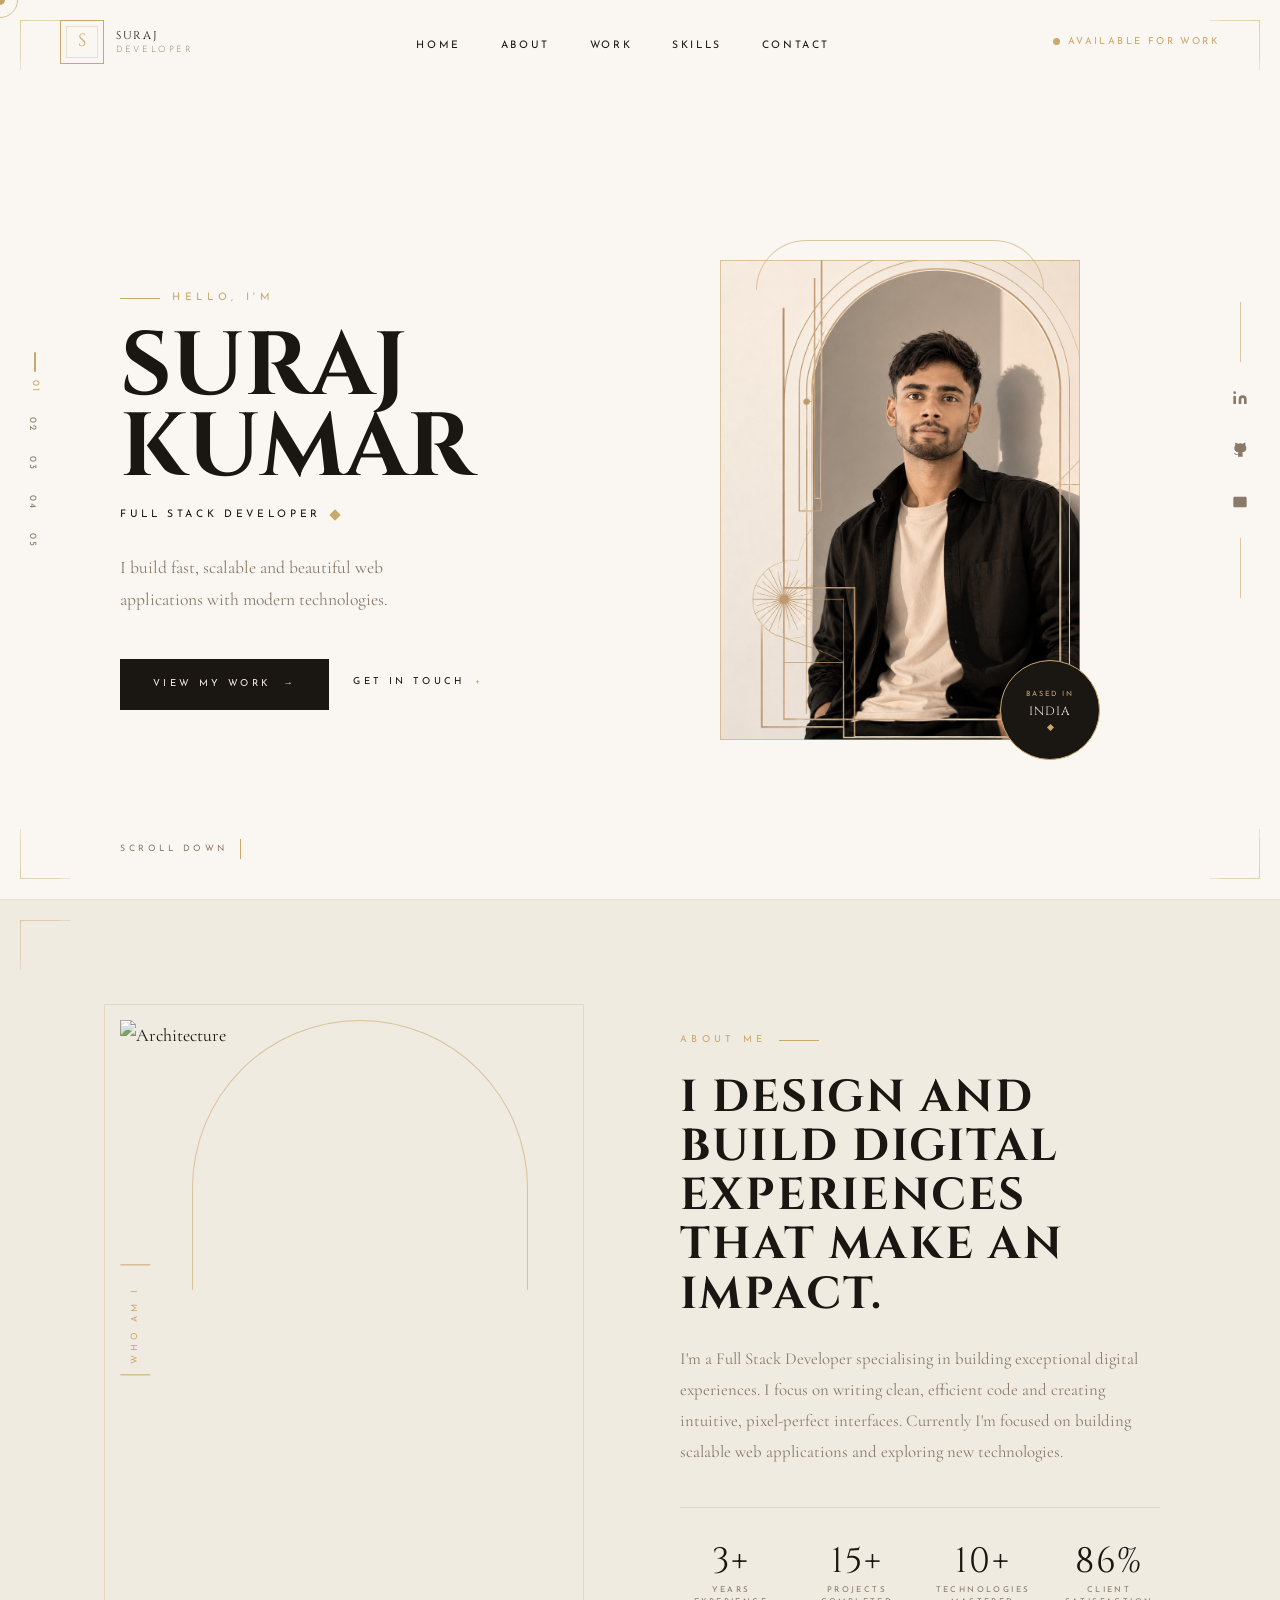
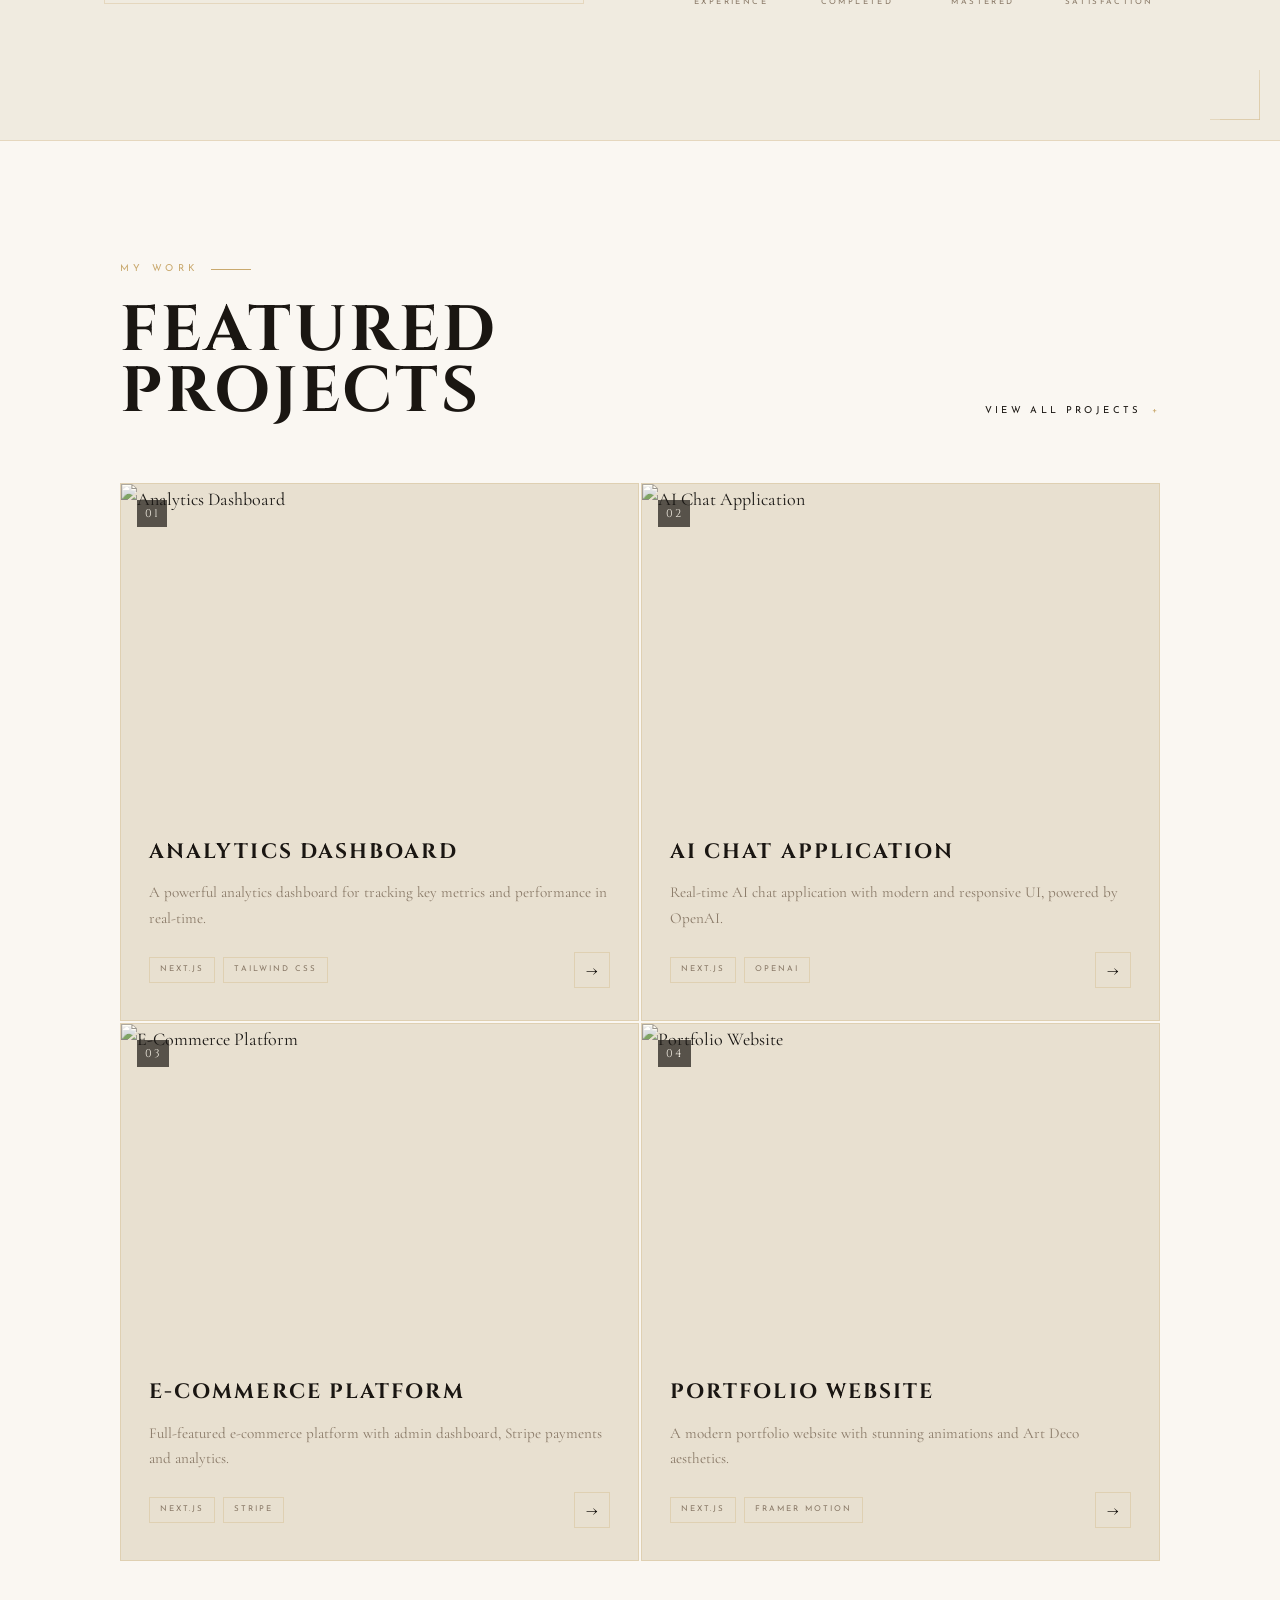
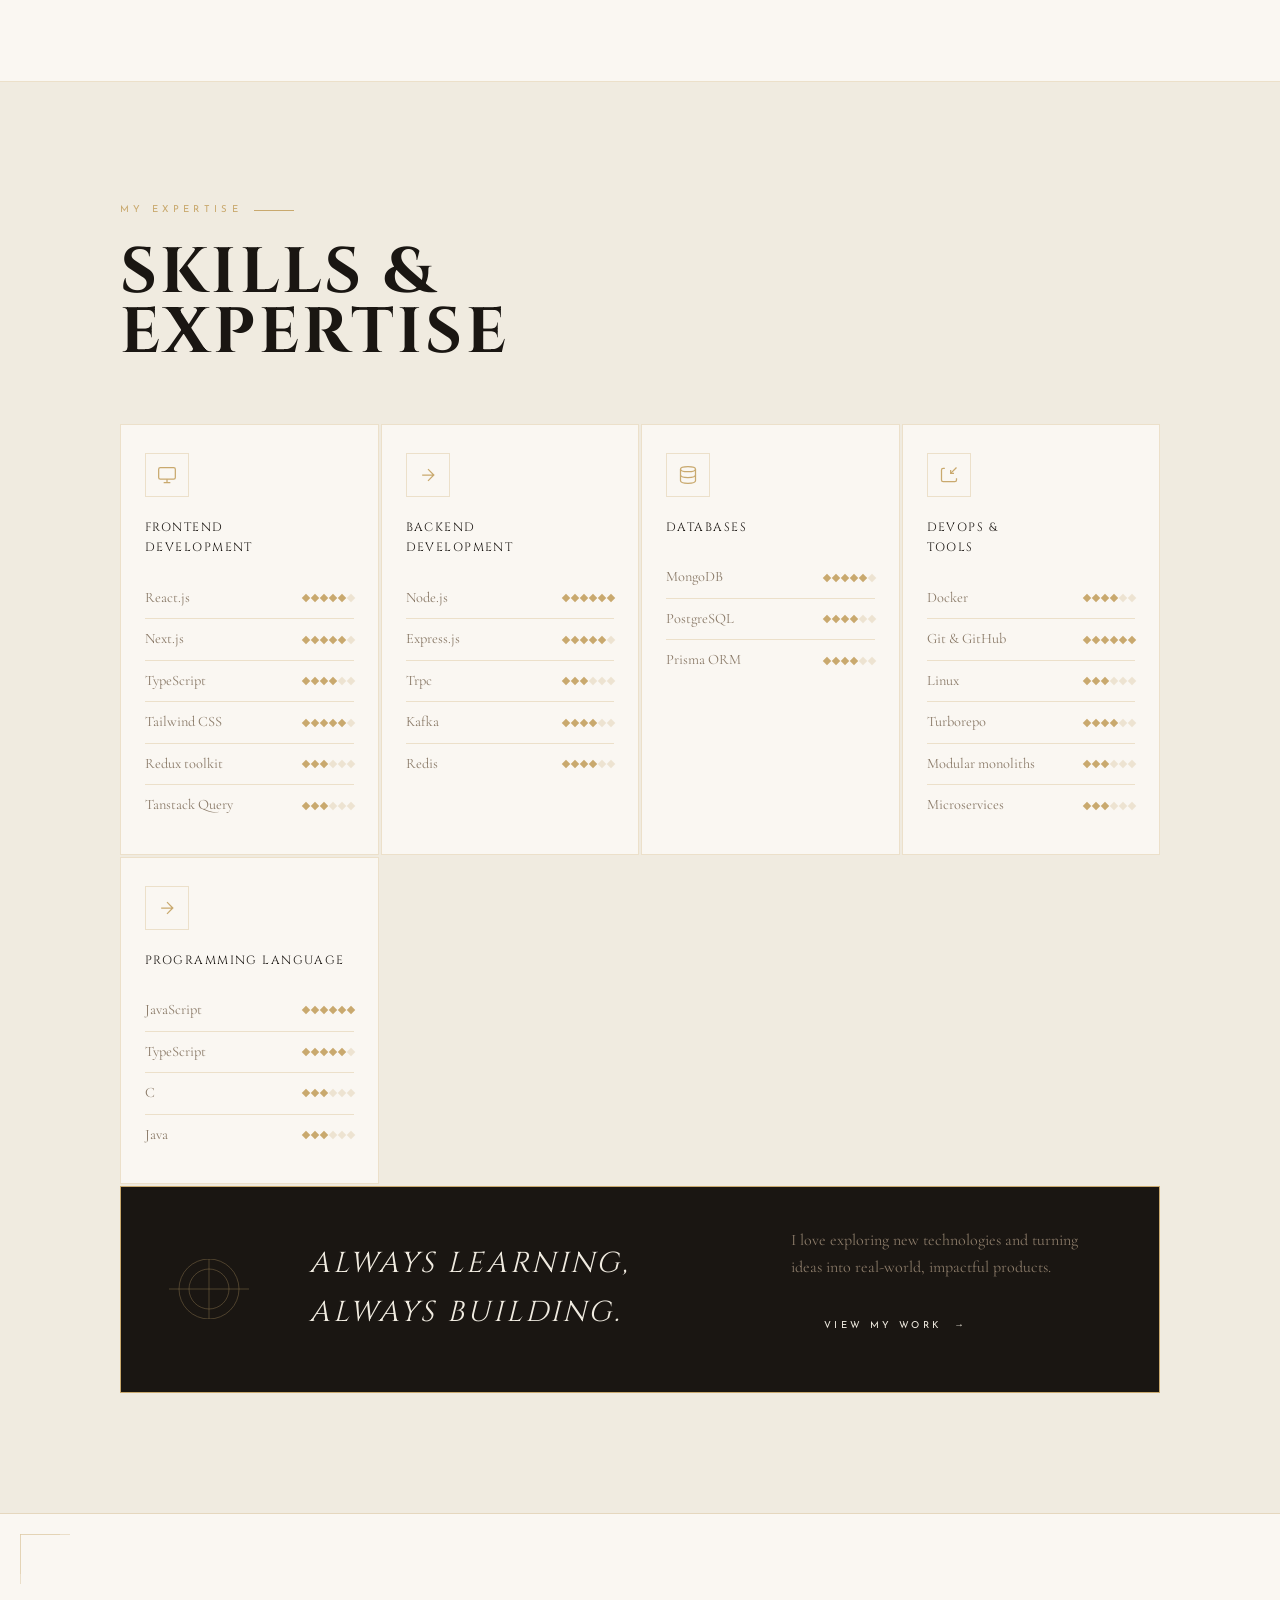
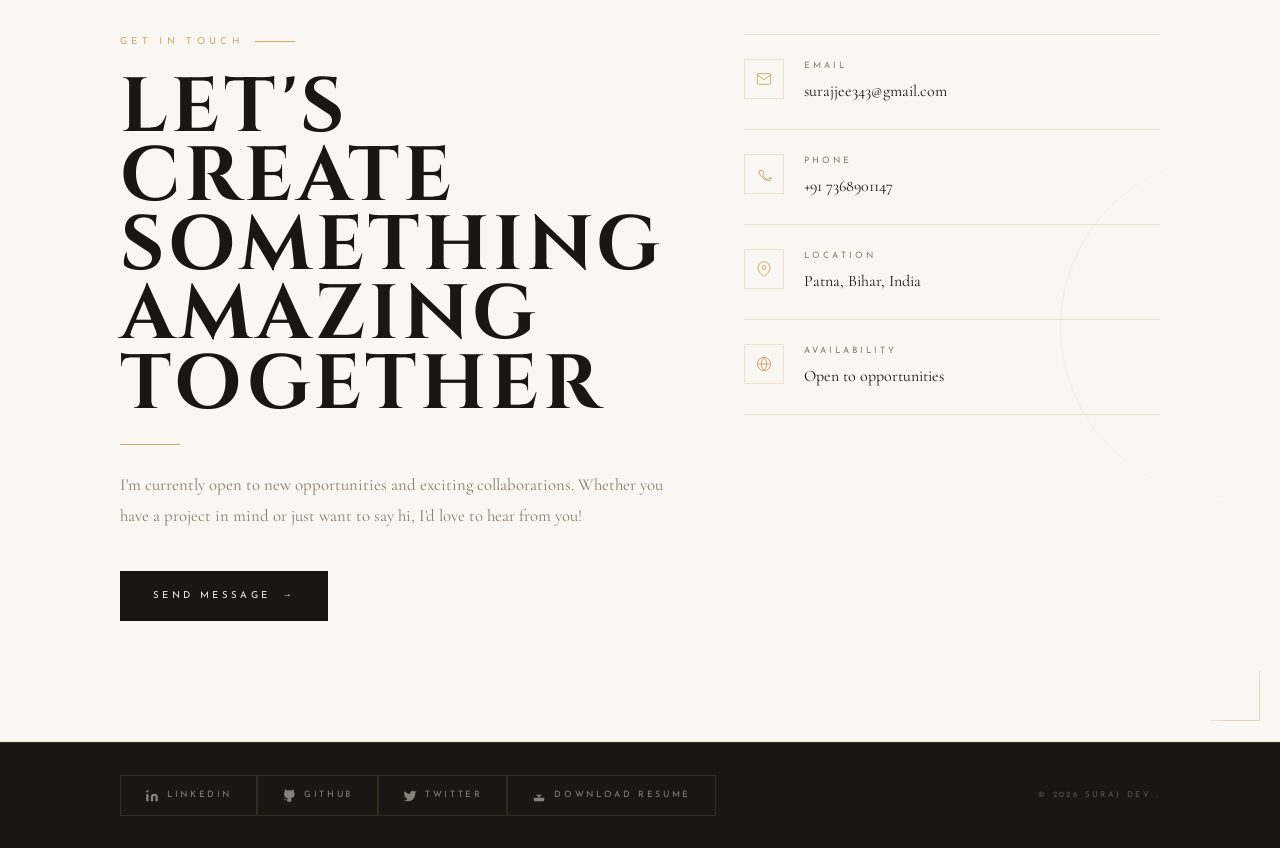
==== commit cae15d15: "fixed details" ====
--- a/index.html
+++ b/index.html
@@ -1241,13 +1241,13 @@
 
 <!-- SOCIAL SIDEBAR -->
 <div class="social-sidebar">
-  <a href="https://linkedin.com" target="_blank" title="LinkedIn">
+  <a href="https://www.linkedin.com/in/suraj-kumar-07b52637b" target="_blank" title="LinkedIn">
     <svg viewBox="0 0 24 24"><path d="M16 8a6 6 0 016 6v7h-4v-7a2 2 0 00-2-2 2 2 0 00-2 2v7h-4v-7a6 6 0 016-6zM2 9h4v12H2z"/><circle cx="4" cy="4" r="2"/></svg>
   </a>
-  <a href="https://github.com" target="_blank" title="GitHub">
+  <a href="https://github.com/Suraj-xaosi/Suraj-xaosi.git" target="_blank" title="GitHub">
     <svg viewBox="0 0 24 24"><path d="M9 19c-5 1.5-5-2.5-7-3m14 6v-3.87a3.37 3.37 0 00-.94-2.61c3.14-.35 6.44-1.54 6.44-7A5.44 5.44 0 0020 4.77 5.07 5.07 0 0019.91 1S18.73.65 16 2.48a13.38 13.38 0 00-7 0C6.27.65 5.09 1 5.09 1A5.07 5.07 0 005 4.77a5.44 5.44 0 00-1.5 3.78c0 5.42 3.3 6.61 6.44 7A3.37 3.37 0 009 18.13V22"/></svg>
   </a>
-  <a href="mailto:hello@surajdev.com" title="Email">
+  <a href="mailto:surajjee343@gmail.com" title="Email">
     <svg viewBox="0 0 24 24"><path d="M4 4h16c1.1 0 2 .9 2 2v12c0 1.1-.9 2-2 2H4c-1.1 0-2-.9-2-2V6c0-1.1.9-2 2-2z"/><polyline points="22,6 12,13 2,6"/></svg>
   </a>
 </div>
@@ -1319,7 +1319,7 @@
       <div class="about-img-deco"></div>
       <div class="about-img-frame">
         <div class="about-arch"></div>
-        <img src="ChatGPT Image Jun 23, 2026, 10_56_04 AM.png" alt="Architecture"/>
+        <img src="suraj.png" alt="Architecture"/>
       </div>
       <div class="who-am-i">Who Am I <span style="display:inline-block;width:1px;height:30px;background:var(--gold);margin-left:10px;"></span></div>
     </div>
@@ -1459,6 +1459,8 @@
         <li class="skill-item">Next.js <div class="skill-dots"><span class="dot filled"></span><span class="dot filled"></span><span class="dot filled"></span><span class="dot filled"></span><span class="dot filled"></span><span class="dot"></span></div></li>
         <li class="skill-item">TypeScript <div class="skill-dots"><span class="dot filled"></span><span class="dot filled"></span><span class="dot filled"></span><span class="dot filled"></span><span class="dot"></span><span class="dot"></span></div></li>
         <li class="skill-item">Tailwind CSS <div class="skill-dots"><span class="dot filled"></span><span class="dot filled"></span><span class="dot filled"></span><span class="dot filled"></span><span class="dot filled"></span><span class="dot"></span></div></li>
+        <li class="skill-item">Redux toolkit <div class="skill-dots"><span class="dot filled"></span><span class="dot filled"></span><span class="dot filled"></span><span class="dot"></span><span class="dot"></span><span class="dot"></span></div></li>
+        <li class="skill-item">Tanstack Query <div class="skill-dots"><span class="dot filled"></span><span class="dot filled"></span><span class="dot filled"></span><span class="dot"></span><span class="dot"></span><span class="dot"></span></div></li>
       </ul>
     </div>
     <!-- Backend -->
@@ -1470,8 +1472,10 @@
       <ul class="skill-list">
         <li class="skill-item">Node.js <div class="skill-dots"><span class="dot filled"></span><span class="dot filled"></span><span class="dot filled"></span><span class="dot filled"></span><span class="dot filled"></span><span class="dot filled"></span></div></li>
         <li class="skill-item">Express.js <div class="skill-dots"><span class="dot filled"></span><span class="dot filled"></span><span class="dot filled"></span><span class="dot filled"></span><span class="dot filled"></span><span class="dot"></span></div></li>
-        <li class="skill-item">Python <div class="skill-dots"><span class="dot filled"></span><span class="dot filled"></span><span class="dot filled"></span><span class="dot"></span><span class="dot"></span><span class="dot"></span></div></li>
-        <li class="skill-item">REST APIs <div class="skill-dots"><span class="dot filled"></span><span class="dot filled"></span><span class="dot filled"></span><span class="dot filled"></span><span class="dot"></span><span class="dot"></span></div></li>
+        <li class="skill-item">Trpc <div class="skill-dots"><span class="dot filled"></span><span class="dot filled"></span><span class="dot filled"></span><span class="dot"></span><span class="dot"></span><span class="dot"></span></div></li>
+        <li class="skill-item">Kafka <div class="skill-dots"><span class="dot filled"></span><span class="dot filled"></span><span class="dot filled"></span><span class="dot filled"></span><span class="dot"></span><span class="dot"></span></div></li>
+        <li class="skill-item">Redis <div class="skill-dots"><span class="dot filled"></span><span class="dot filled"></span><span class="dot filled"></span><span class="dot filled"></span><span class="dot"></span><span class="dot"></span></div></li>
+        
       </ul>
     </div>
     <!-- Databases -->
@@ -1483,7 +1487,6 @@
       <ul class="skill-list">
         <li class="skill-item">MongoDB <div class="skill-dots"><span class="dot filled"></span><span class="dot filled"></span><span class="dot filled"></span><span class="dot filled"></span><span class="dot filled"></span><span class="dot"></span></div></li>
         <li class="skill-item">PostgreSQL <div class="skill-dots"><span class="dot filled"></span><span class="dot filled"></span><span class="dot filled"></span><span class="dot filled"></span><span class="dot"></span><span class="dot"></span></div></li>
-        <li class="skill-item">Redis <div class="skill-dots"><span class="dot filled"></span><span class="dot filled"></span><span class="dot filled"></span><span class="dot"></span><span class="dot"></span><span class="dot"></span></div></li>
         <li class="skill-item">Prisma ORM <div class="skill-dots"><span class="dot filled"></span><span class="dot filled"></span><span class="dot filled"></span><span class="dot filled"></span><span class="dot"></span><span class="dot"></span></div></li>
       </ul>
     </div>
@@ -1496,8 +1499,22 @@
       <ul class="skill-list">
         <li class="skill-item">Docker <div class="skill-dots"><span class="dot filled"></span><span class="dot filled"></span><span class="dot filled"></span><span class="dot filled"></span><span class="dot"></span><span class="dot"></span></div></li>
         <li class="skill-item">Git &amp; GitHub <div class="skill-dots"><span class="dot filled"></span><span class="dot filled"></span><span class="dot filled"></span><span class="dot filled"></span><span class="dot filled"></span><span class="dot filled"></span></div></li>
-        <li class="skill-item">CI/CD <div class="skill-dots"><span class="dot filled"></span><span class="dot filled"></span><span class="dot filled"></span><span class="dot"></span><span class="dot"></span><span class="dot"></span></div></li>
-        <li class="skill-item">Linux <div class="skill-dots"><span class="dot filled"></span><span class="dot filled"></span><span class="dot filled"></span><span class="dot filled"></span><span class="dot"></span><span class="dot"></span></div></li>
+        <li class="skill-item">Linux <div class="skill-dots"><span class="dot filled"></span><span class="dot filled"></span><span class="dot filled"></span><span class="dot"></span><span class="dot"></span><span class="dot"></span></div></li>
+        <li class="skill-item">Turborepo <div class="skill-dots"><span class="dot filled"></span><span class="dot filled"></span><span class="dot filled"></span><span class="dot filled"></span><span class="dot"></span><span class="dot"></span></div></li>
+        <li class="skill-item">Modular monoliths <div class="skill-dots"><span class="dot filled"></span><span class="dot filled"></span><span class="dot filled"></span><span class="dot"></span><span class="dot"></span><span class="dot"></span></div></li>
+        <li class="skill-item">Microservices <div class="skill-dots"><span class="dot filled"></span><span class="dot filled"></span><span class="dot filled"></span><span class="dot"></span><span class="dot"></span><span class="dot"></span></div></li>
+      </ul>
+    </div>
+    <div class="skill-card reveal reveal-delay-1">
+      <div class="skill-card-icon">
+        <svg viewBox="0 0 24 24"><path d="M5 12H19M12 5l7 7-7 7"/></svg>
+      </div>
+      <div class="skill-card-title">Programming Language</div>
+      <ul class="skill-list">
+        <li class="skill-item">JavaScript <div class="skill-dots"><span class="dot filled"></span><span class="dot filled"></span><span class="dot filled"></span><span class="dot filled"></span><span class="dot filled"></span><span class="dot filled"></span></div></li>
+        <li class="skill-item">TypeScript <div class="skill-dots"><span class="dot filled"></span><span class="dot filled"></span><span class="dot filled"></span><span class="dot filled"></span><span class="dot filled"></span><span class="dot"></span></div></li>
+        <li class="skill-item">C <div class="skill-dots"><span class="dot filled"></span><span class="dot filled"></span><span class="dot filled"></span><span class="dot"></span><span class="dot"></span><span class="dot"></span></div></li>
+        <li class="skill-item">Java <div class="skill-dots"><span class="dot filled"></span><span class="dot filled"></span><span class="dot filled"></span><span class="dot"></span><span class="dot"></span><span class="dot"></span></div></li>
       </ul>
     </div>
   </div>
@@ -1548,7 +1565,7 @@
         </div>
         <div>
           <div class="contact-info-label">Email</div>
-          <div class="contact-info-value">hello@surajdev.com</div>
+          <div class="contact-info-value">surajjee343@gmail.com</div>
         </div>
       </div>
       <div class="contact-info-item">
@@ -1557,7 +1574,7 @@
         </div>
         <div>
           <div class="contact-info-label">Phone</div>
-          <div class="contact-info-value">+91 12345 67890</div>
+          <div class="contact-info-value">+91 7368901147</div>
         </div>
       </div>
       <div class="contact-info-item">
@@ -1585,11 +1602,11 @@
 <!-- ── FOOTER ─────────────────────── -->
 <footer>
   <div class="footer-links">
-    <a href="https://linkedin.com" target="_blank" class="footer-link">
+    <a href="https://www.linkedin.com/in/suraj-kumar-07b52637b" target="_blank" class="footer-link">
       <svg viewBox="0 0 24 24"><path d="M16 8a6 6 0 016 6v7h-4v-7a2 2 0 00-2-2 2 2 0 00-2 2v7h-4v-7a6 6 0 016-6zM2 9h4v12H2z"/><circle cx="4" cy="4" r="2"/></svg>
       LinkedIn
     </a>
-    <a href="https://github.com" target="_blank" class="footer-link">
+    <a href="https://github.com/Suraj-xaosi/Suraj-xaosi.git" target="_blank" class="footer-link">
       <svg viewBox="0 0 24 24"><path d="M9 19c-5 1.5-5-2.5-7-3m14 6v-3.87a3.37 3.37 0 00-.94-2.61c3.14-.35 6.44-1.54 6.44-7A5.44 5.44 0 0020 4.77 5.07 5.07 0 0019.91 1S18.73.65 16 2.48a13.38 13.38 0 00-7 0C6.27.65 5.09 1 5.09 1A5.07 5.07 0 005 4.77a5.44 5.44 0 00-1.5 3.78c0 5.42 3.3 6.61 6.44 7A3.37 3.37 0 009 18.13V22"/></svg>
       GitHub
     </a>
@@ -1602,7 +1619,7 @@
       Download Resume
     </a>
   </div>
-  <div class="footer-copy">© 2026 Suraj Dev · All rights reserved</div>
+  <div class="footer-copy">© 2026 Suraj Dev .</div>
 </footer>
 
 <script>
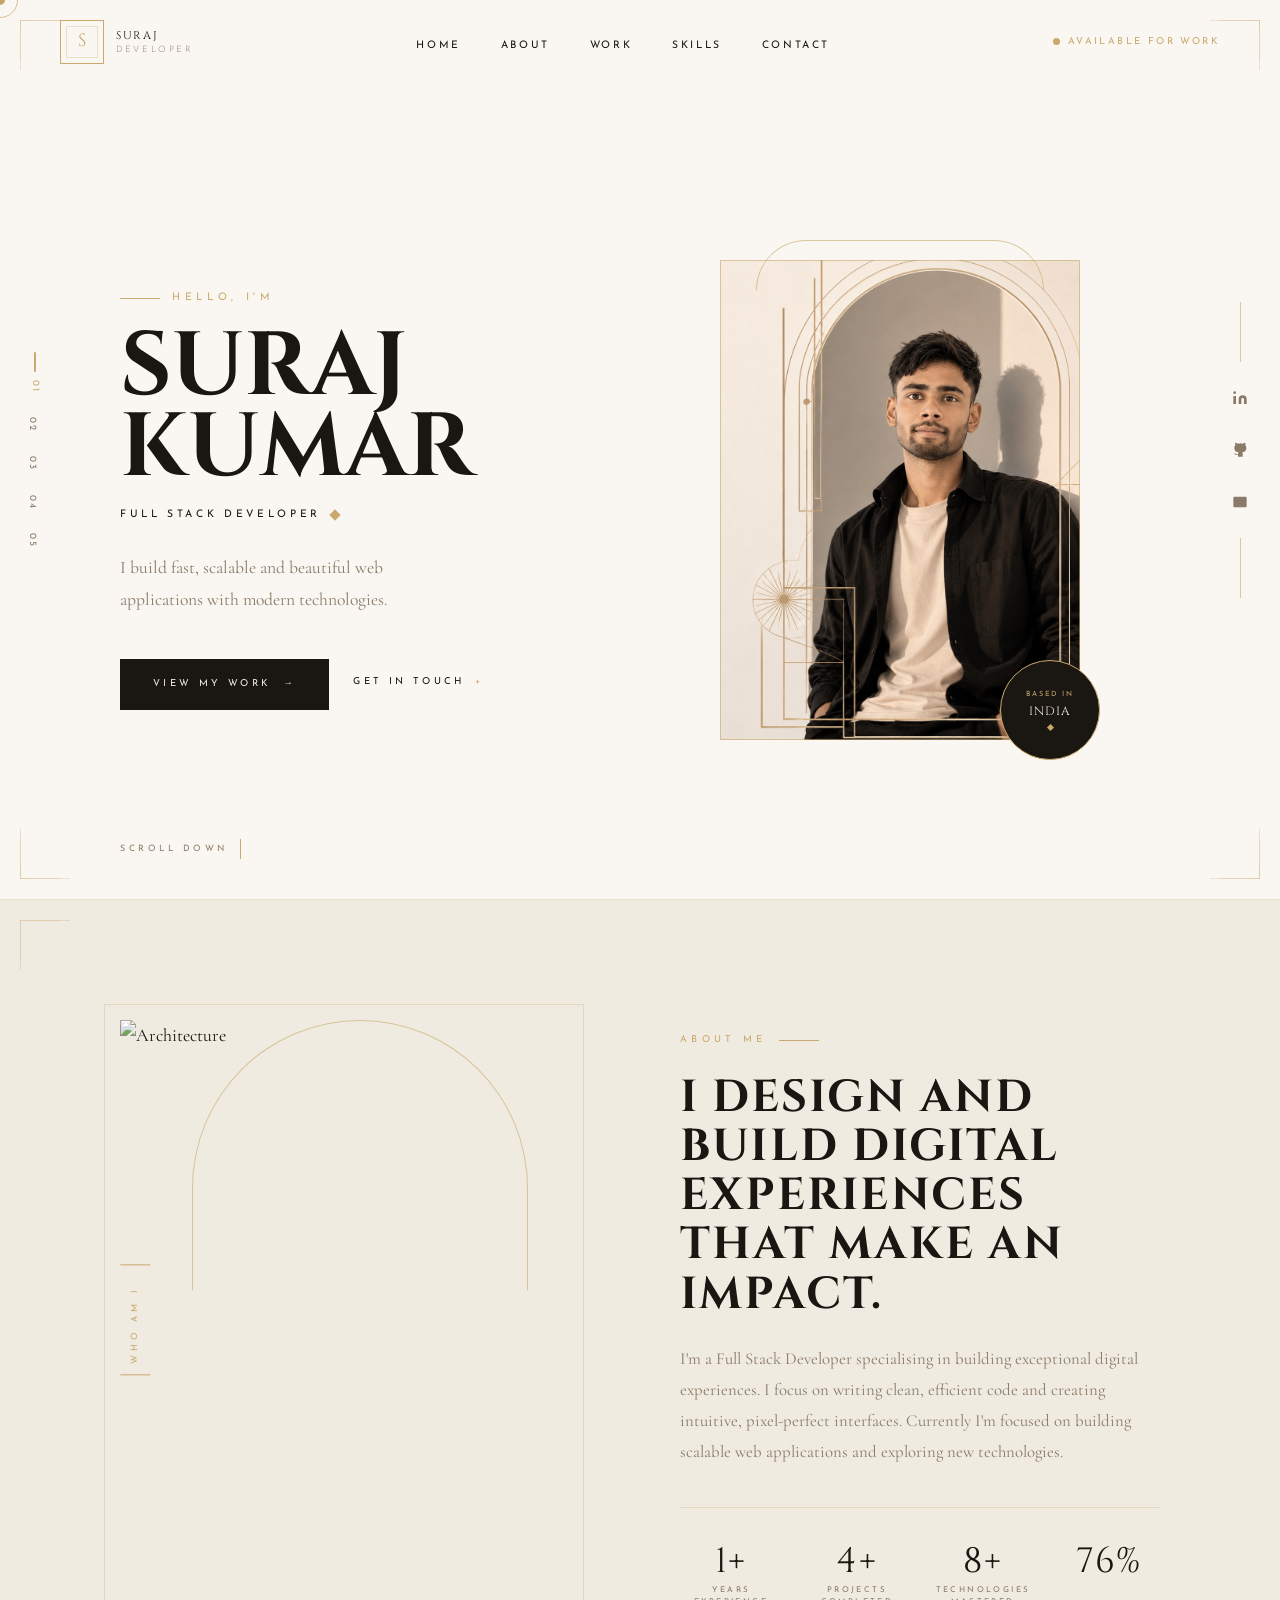
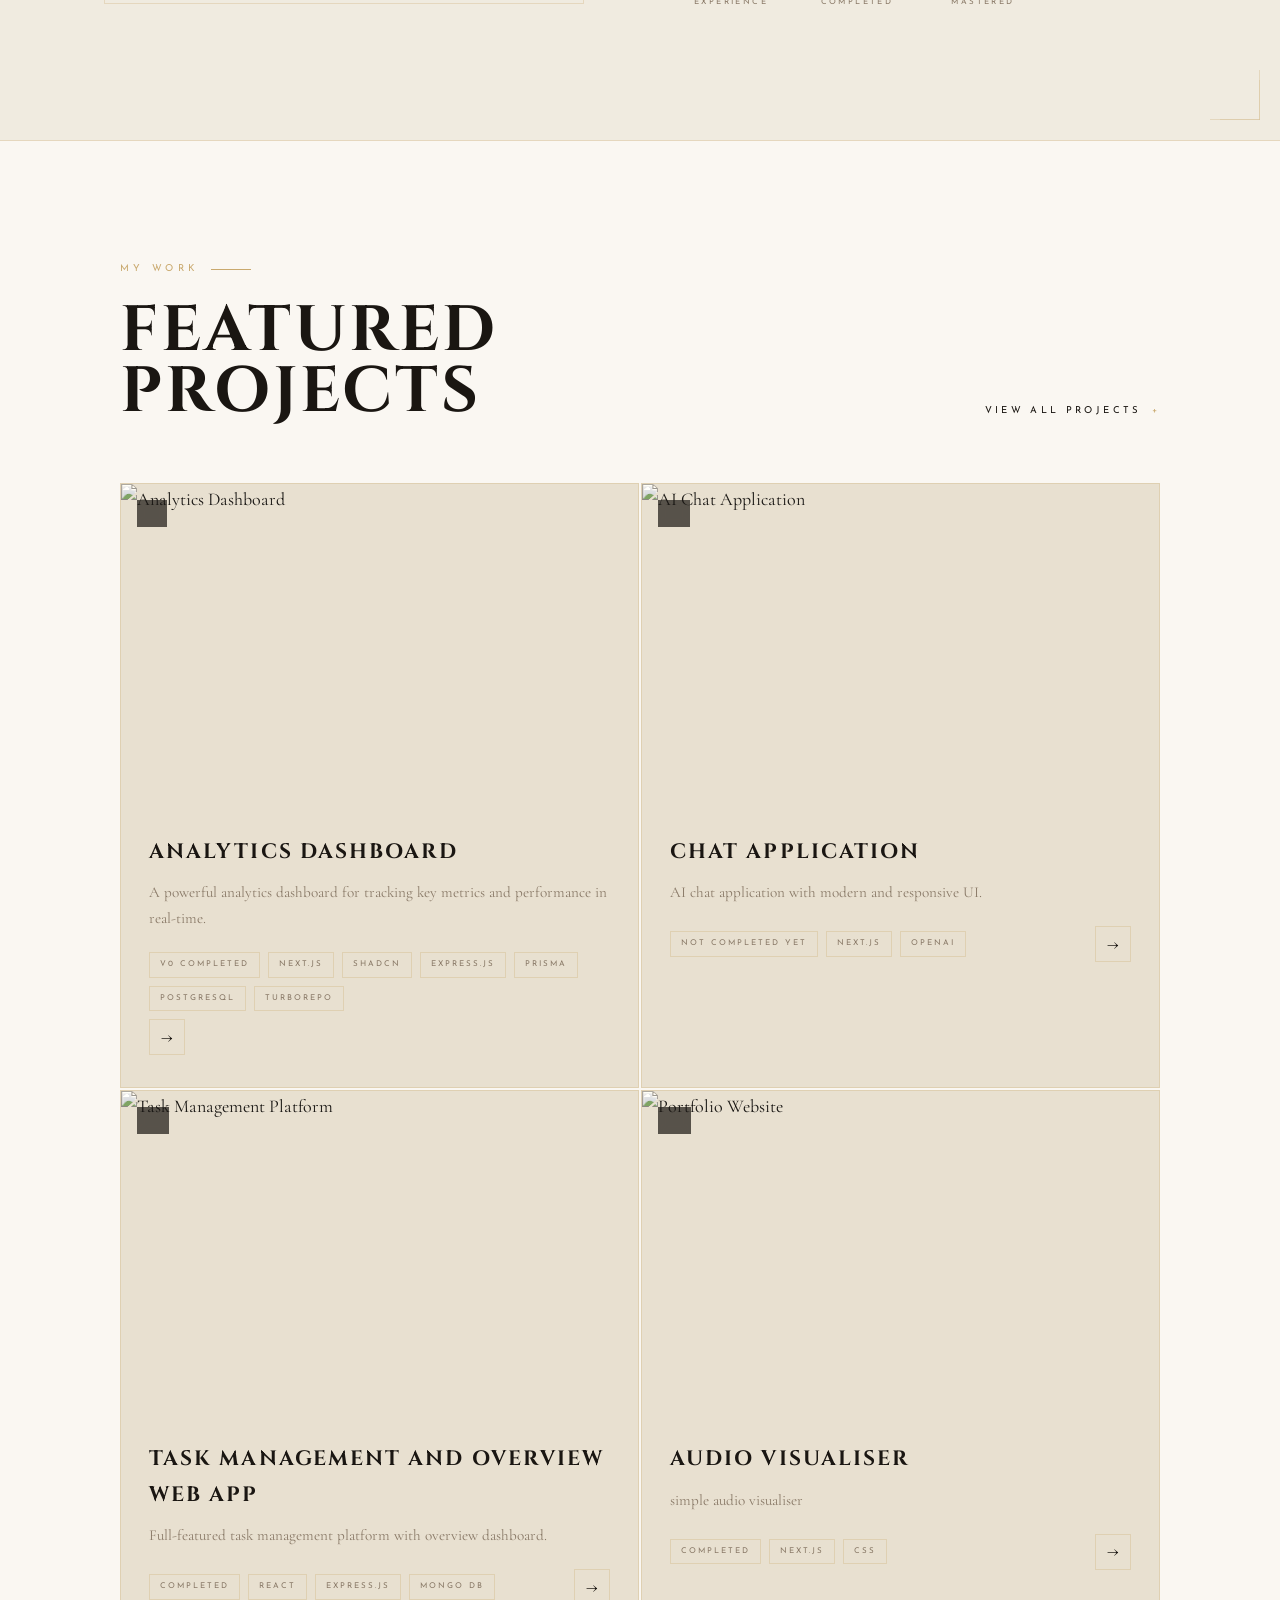
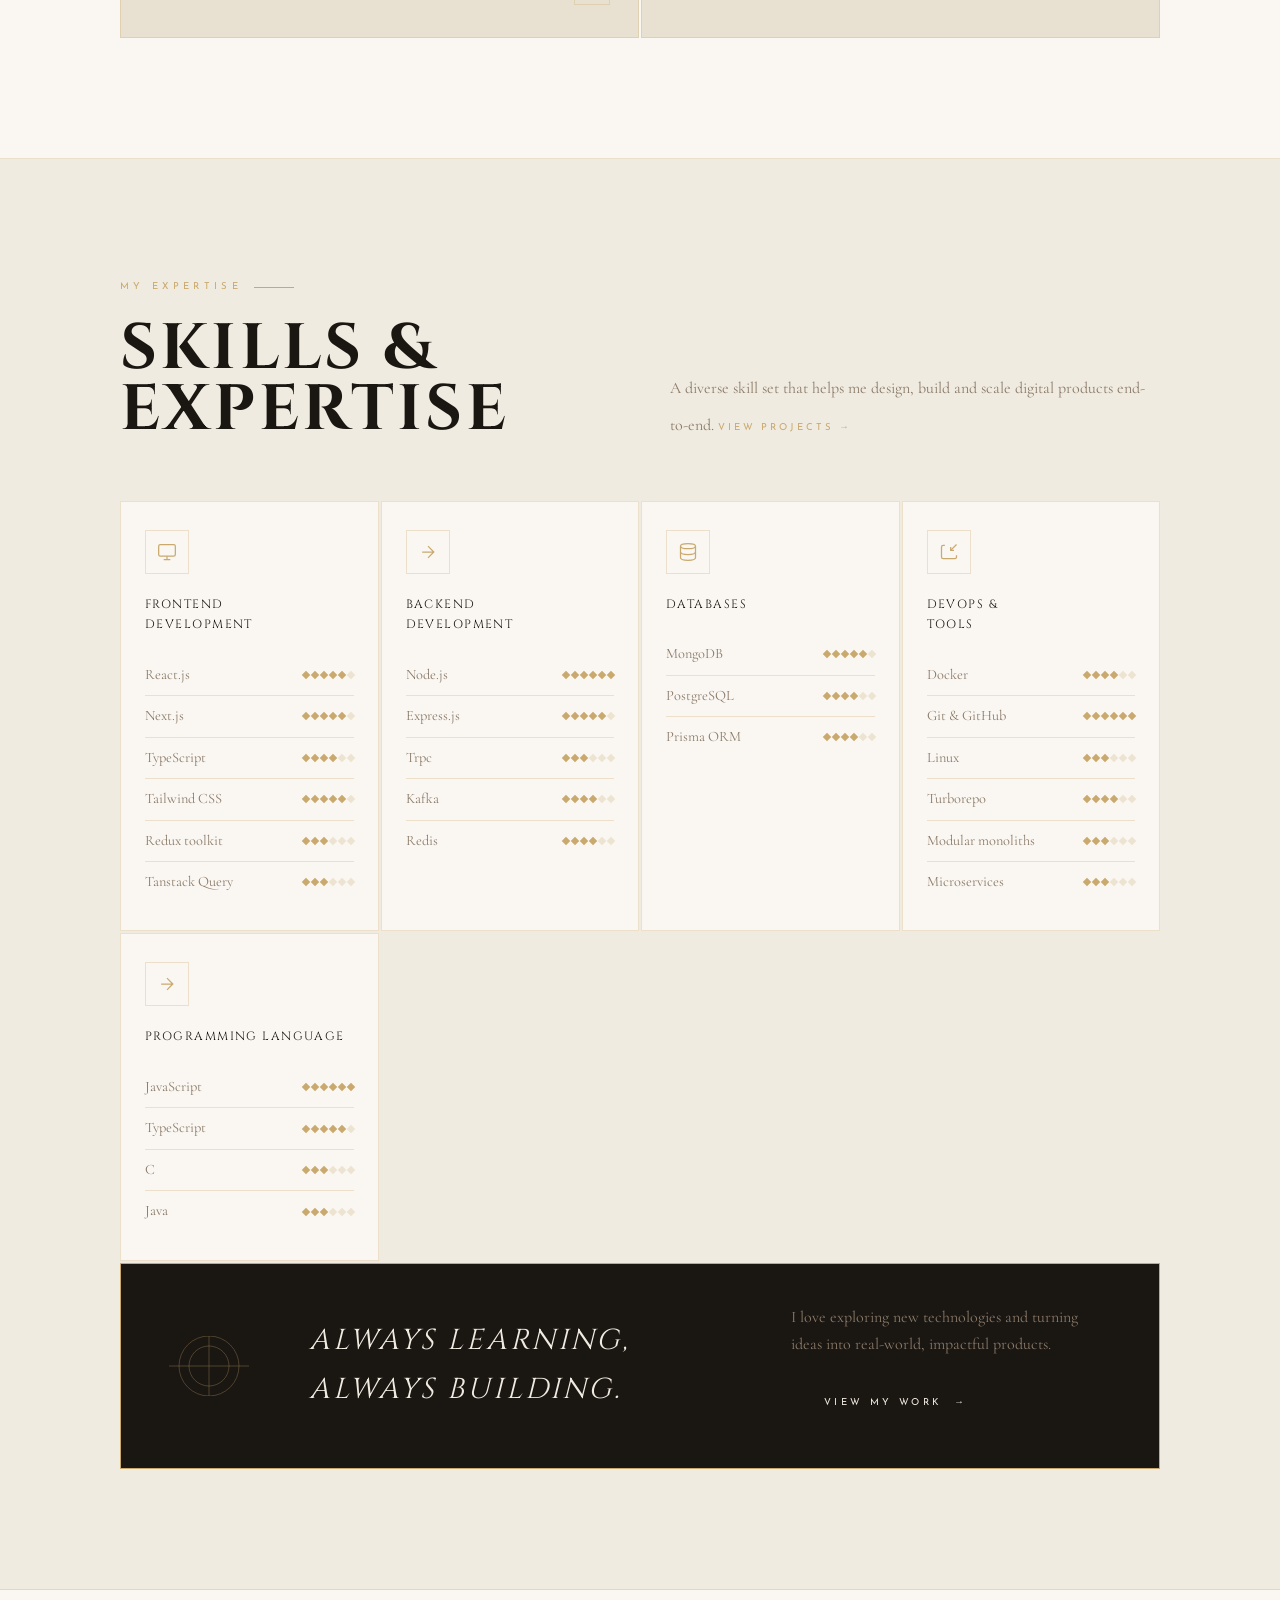
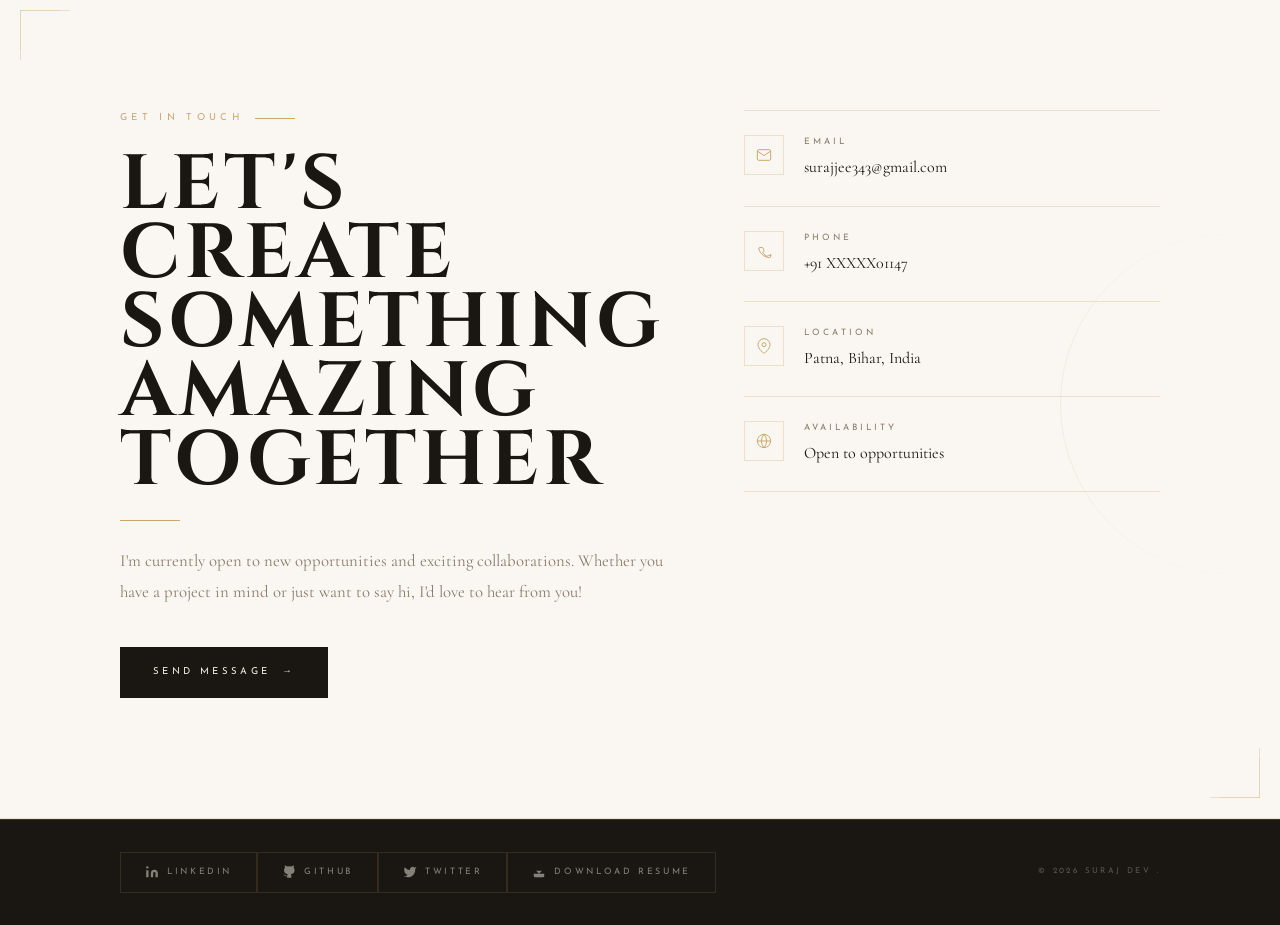
==== commit fdd829bf: "fixing about section" ====
--- a/index.html
+++ b/index.html
@@ -661,16 +661,97 @@
   @media (max-width: 900px) {
     #hero {
       grid-template-columns: 1fr;
-      padding: 100px 24px 60px;
+      padding: 100px 24px 80px;
       text-align: center;
     }
+    .photo-arch {
+      top: -10px; /* reduce upward bleed */
+    }
     .hero-left { order: 2; }
-    .hero-right { order: 1; margin-bottom: 40px; }
+    .hero-right {
+      order: 1;
+      margin-bottom: 50px;
+    }
     .hero-eyebrow { justify-content: center; }
     .hero-cta { justify-content: center; }
     .hero-desc { margin: 0 auto 44px; }
     .scroll-indicator { left: 50%; transform: translateX(-50%); }
-    .hero-photo-wrap { width: 260px; }
+    .hero-photo-wrap {
+      width: 220px;
+      margin: 0 auto;
+    }
+    .hero-badge {
+      right: 0;
+      bottom: -36px;
+      transform: translateX(30%);
+    }
+  }
+
+  @media (max-width: 600px) {
+    #hero {
+      padding: 88px 20px 64px;
+      min-height: 100svh;
+      gap: 28px;
+    }
+    .hero-left,
+    .hero-right {
+      width: 100%;
+      max-width: 100%;
+    }
+    .hero-right {
+      margin-bottom: 44px;
+    }
+    .hero-photo-wrap {
+      width: clamp(150px, 52vw, 200px);
+      margin: 0 auto;
+    }
+    .hero-badge {
+      width: 76px;
+      height: 76px;
+      bottom: -38px;
+      right: 0;
+      transform: translateX(30%);
+    }
+    .hero-badge .badge-label { font-size: 0.4rem; }
+    .hero-badge .badge-value { font-size: 0.65rem; }
+
+    .hero-eyebrow {
+      justify-content: center;
+      margin-bottom: 14px;
+      font-size: 0.56rem;
+      letter-spacing: 0.28em;
+    }
+    .hero-name {
+      font-size: clamp(2.4rem, 12vw, 3.2rem);
+      line-height: 1.0;
+      margin-bottom: 10px;
+    }
+    .hero-title-badge {
+      justify-content: center;
+      margin-bottom: 18px;
+    }
+    .hero-title-badge span {
+      font-size: 0.56rem;
+      letter-spacing: 0.22em;
+    }
+    .hero-desc {
+      font-size: 0.97rem;
+      max-width: 100%;
+      margin: 0 auto 24px;
+    }
+    .hero-cta {
+      flex-direction: column;
+      align-items: stretch;
+      gap: 12px;
+    }
+    .btn-primary,
+    .btn-ghost {
+      justify-content: center;
+      width: 100%;
+    }
+    .scroll-indicator {
+      display: none;
+    }
   }
 
   /* ── ABOUT ─────────────────────────────────────────── */
@@ -1253,7 +1334,7 @@
 </div>
 
 <!-- ── HERO ─────────────────────── -->
-<section id="hero" class="section" style="padding:0 120px;min-height:100vh;display:grid;grid-template-columns:1fr 1fr;align-items:center;padding-top:100px;background:var(--warm-white);border-bottom:1px solid var(--border);">
+<section id="hero" class="section">
   <div class="corner-deco corner-tl">
     <svg class="corner-svg" viewBox="0 0 50 50"><path d="M50,0 L0,0 L0,50"/><path d="M40,0 L0,0 L0,40"/><path d="M10,0 L0,0 L0,10"/></svg>
   </div>
@@ -1329,11 +1410,11 @@
       <p class="about-text reveal reveal-delay-2">I'm a Full Stack Developer specialising in building exceptional digital experiences. I focus on writing clean, efficient code and creating intuitive, pixel-perfect interfaces. Currently I'm focused on building scalable web applications and exploring new technologies.</p>
       <div class="stats-grid reveal reveal-delay-3">
         <div class="stat-item">
-          <div class="stat-number">3<span class="stat-plus">+</span></div>
+          <div class="stat-number">0<span class="stat-plus">+</span></div>
           <div class="stat-label">Years<br>Experience</div>
         </div>
         <div class="stat-item">
-          <div class="stat-number">15<span class="stat-plus">+</span></div>
+          <div class="stat-number">5<span class="stat-plus">+</span></div>
           <div class="stat-label">Projects<br>Completed</div>
         </div>
         <div class="stat-item">
@@ -1342,7 +1423,7 @@
         </div>
         <div class="stat-item">
           <div class="stat-number">100<span class="stat-plus">%</span></div>
-          <div class="stat-label">Client<br>Satisfaction</div>
+          <div class="stat-label"><br></div>
         </div>
       </div>
     </div>
@@ -1366,12 +1447,17 @@
         <img src="https://images.unsplash.com/photo-1551288049-bebda4e38f71?w=800&q=80" alt="Analytics Dashboard"/>
       </div>
       <div class="project-card-body">
-        <h3 class="project-title">Analytics Dashboard</h3>
+        <h3 class="project-title">Analytics Dashboard </h3>
         <p class="project-desc">A powerful analytics dashboard for tracking key metrics and performance in real-time.</p>
         <div class="project-tags">
           <div style="display:flex;gap:8px;flex-wrap:wrap;">
+            <span class="tag">v0 completed</span>
             <span class="tag">Next.js</span>
-            <span class="tag">Tailwind CSS</span>
+            <span class="tag">shadcn</span>
+            <span class="tag">express.js</span>
+            <span class="tag">Prisma</span>
+            <span class="tag">PostgreSql</span>
+            <span class="tag">TurboRepo</span>
           </div>
           <div class="project-arrow">→</div>
         </div>
@@ -1384,10 +1470,11 @@
         <img src="https://images.unsplash.com/photo-1677442136019-21780ecad995?w=800&q=80" alt="AI Chat Application"/>
       </div>
       <div class="project-card-body">
-        <h3 class="project-title">AI Chat Application</h3>
-        <p class="project-desc">Real-time AI chat application with modern and responsive UI, powered by OpenAI.</p>
+        <h3 class="project-title"> Chat Application</h3>
+        <p class="project-desc"> AI chat application with modern and responsive UI.</p>
         <div class="project-tags">
           <div style="display:flex;gap:8px;flex-wrap:wrap;">
+            <span class="tag">not completed yet </span>
             <span class="tag">Next.js</span>
             <span class="tag">OpenAI</span>
           </div>
@@ -1399,15 +1486,17 @@
     <div class="project-card reveal reveal-delay-2">
       <div class="project-card-img">
         <span class="project-num">03</span>
-        <img src="https://images.unsplash.com/photo-1555421689-491a97ff2040?w=800&q=80" alt="E-Commerce Platform"/>
+        <img src="task.jpeg" alt="Task Management Platform"/>
       </div>
       <div class="project-card-body">
-        <h3 class="project-title">E-Commerce Platform</h3>
-        <p class="project-desc">Full-featured e-commerce platform with admin dashboard, Stripe payments and analytics.</p>
+        <h3 class="project-title">Task Management and Overview Web App</h3>
+        <p class="project-desc">Full-featured task management platform with overview dashboard.</p>
         <div class="project-tags">
           <div style="display:flex;gap:8px;flex-wrap:wrap;">
-            <span class="tag">Next.js</span>
-            <span class="tag">Stripe</span>
+            <span class="tag">completed</span>
+            <span class="tag">React</span>
+            <span class="tag">Express.js</span>
+            <span class="tag">Mongo DB</span>
           </div>
           <div class="project-arrow">→</div>
         </div>
@@ -1420,12 +1509,13 @@
         <img src="https://images.unsplash.com/photo-1467232004584-a241de8bcf5d?w=800&q=80" alt="Portfolio Website"/>
       </div>
       <div class="project-card-body">
-        <h3 class="project-title">Portfolio Website</h3>
-        <p class="project-desc">A modern portfolio website with stunning animations and Art Deco aesthetics.</p>
+        <h3 class="project-title">Audio visualiser</h3>
+        <p class="project-desc">simple audio visualiser </p>
         <div class="project-tags">
           <div style="display:flex;gap:8px;flex-wrap:wrap;">
+            <span class="tag">completed</span>
             <span class="tag">Next.js</span>
-            <span class="tag">Framer Motion</span>
+            <span class="tag">css</span>
           </div>
           <div class="project-arrow">→</div>
         </div>
@@ -1574,7 +1664,7 @@
         </div>
         <div>
           <div class="contact-info-label">Phone</div>
-          <div class="contact-info-value">+91 7368901147</div>
+          <div class="contact-info-value">+91 XXXXX01147</div>
         </div>
       </div>
       <div class="contact-info-item">
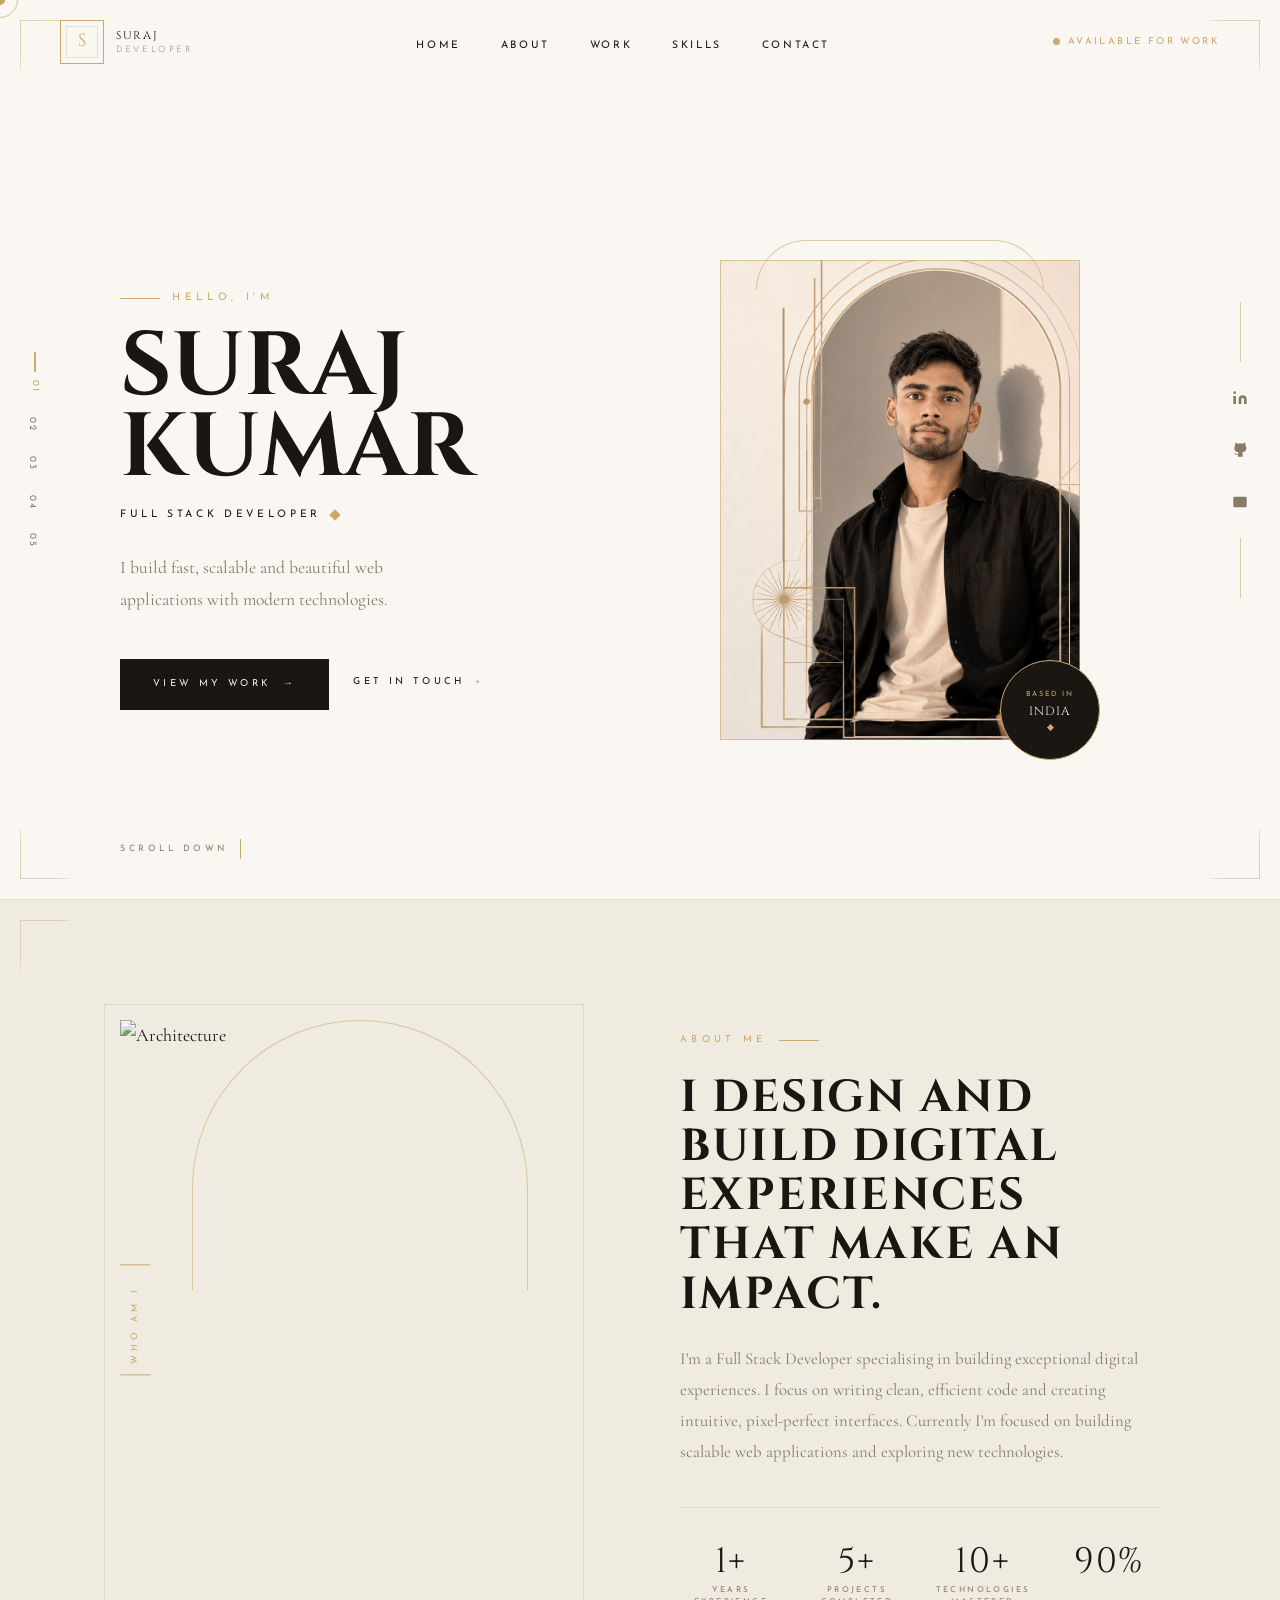
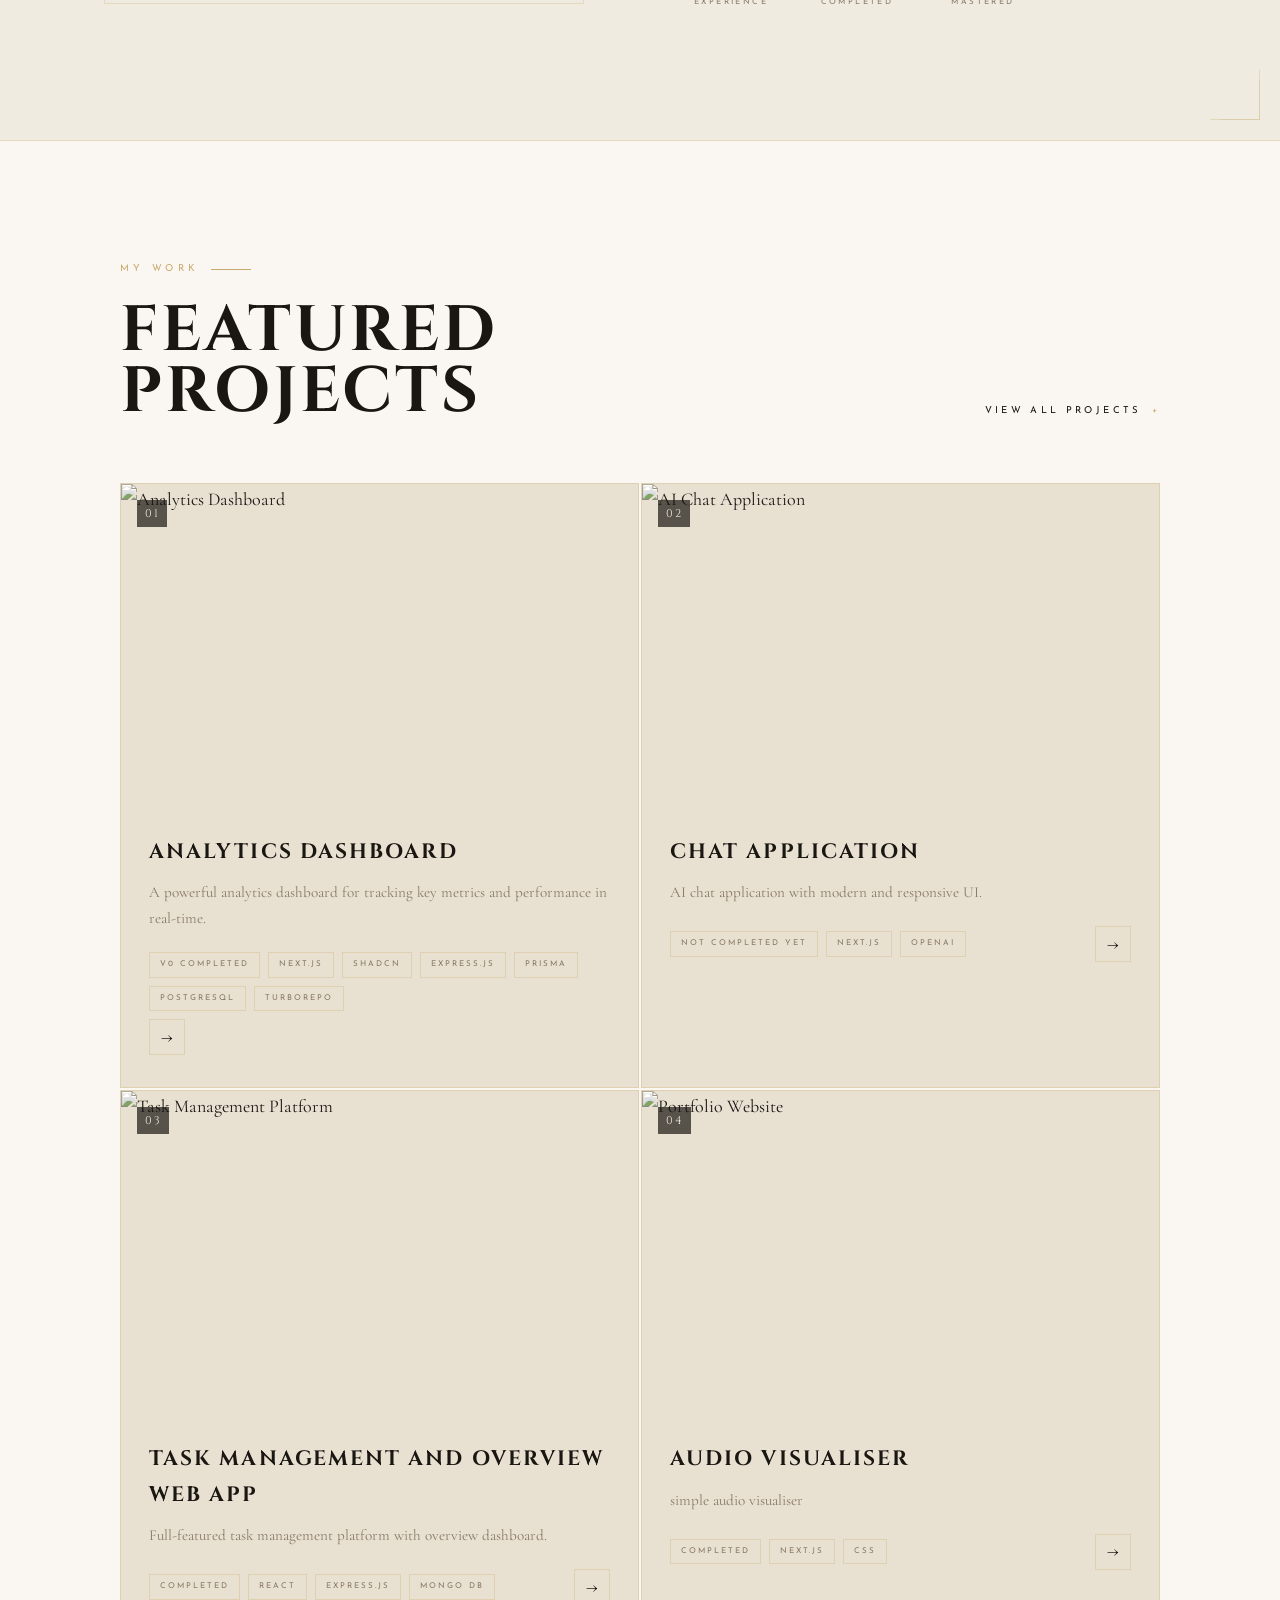
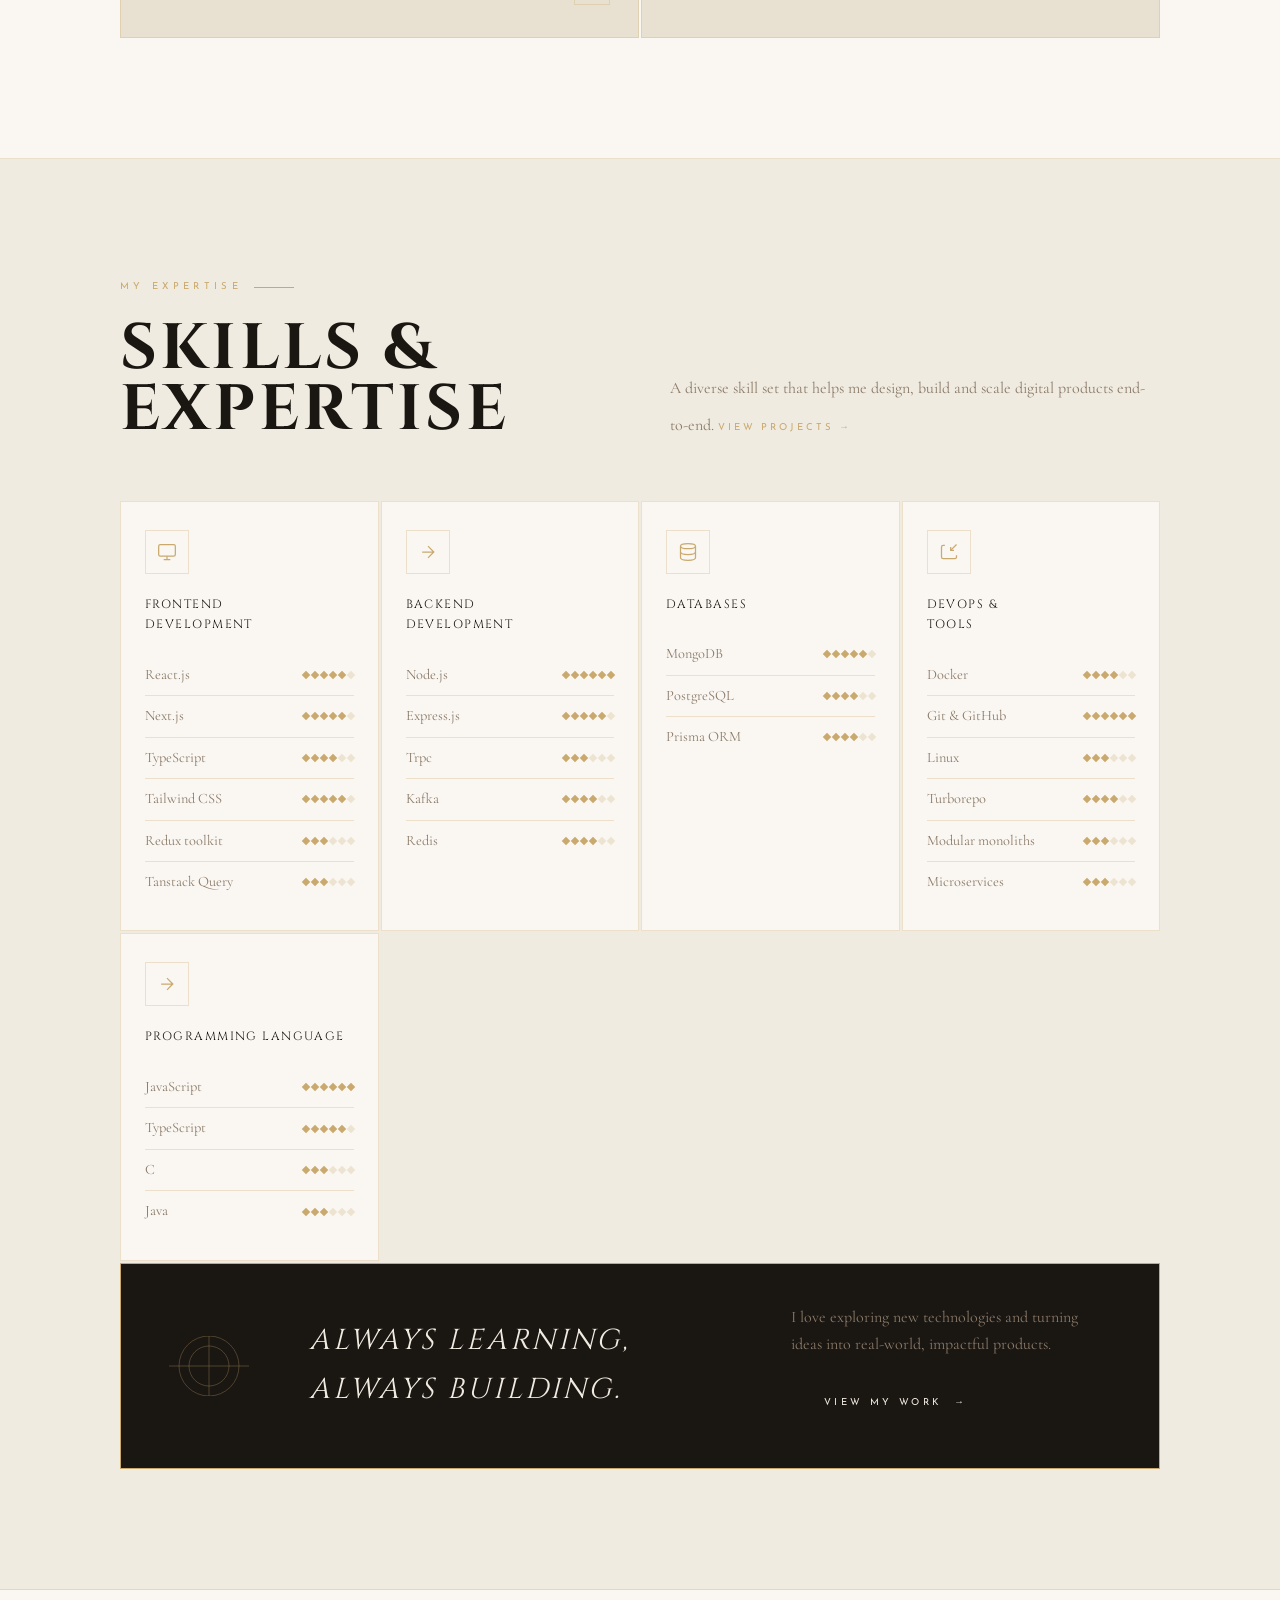
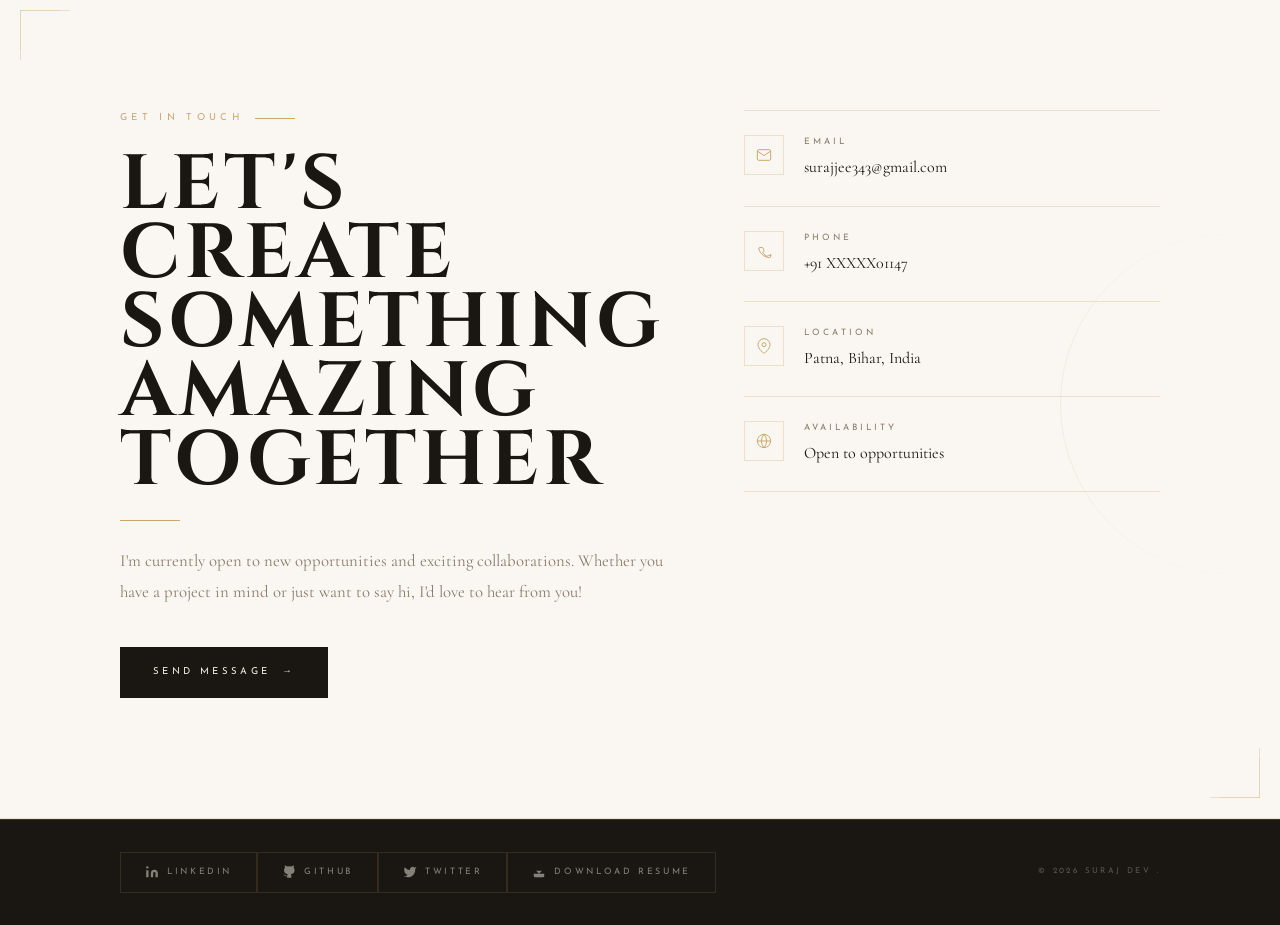
==== commit 750eed6c: "seprating files" ====
--- a/index.html
+++ b/index.html
@@ -7,1266 +7,7 @@
 <link rel="preconnect" href="https://fonts.googleapis.com"/>
 <link rel="preconnect" href="https://fonts.gstatic.com" crossorigin/>
 <link href="https://fonts.googleapis.com/css2?family=Cinzel:wght@400;600;700;900&family=Cormorant+Garamond:ital,wght@0,300;0,400;0,500;0,600;1,300;1,400&family=Josefin+Sans:wght@100;200;300;400&display=swap" rel="stylesheet"/>
-<style>
-  /* ── RESET & BASE ─────────────────────────────── */
-  *, *::before, *::after { box-sizing: border-box; margin: 0; padding: 0; }
-
-  :root {
-    --cream: #F0EBE0;
-    --cream-dark: #E8E0D0;
-    --ink: #1A1612;
-    --gold: #C9A96E;
-    --gold-light: #E4C98A;
-    --gold-dark: #9A7A4A;
-    --warm-white: #FAF7F2;
-    --text-muted: #8A7A68;
-    --border: rgba(201,169,110,0.3);
-    --border-strong: rgba(201,169,110,0.6);
-    --ff-display: 'Cinzel', serif;
-    --ff-body: 'Cormorant Garamond', serif;
-    --ff-label: 'Josefin Sans', sans-serif;
-    --transition: cubic-bezier(0.25, 0.46, 0.45, 0.94);
-  }
-
-  html { scroll-behavior: smooth; }
-  body {
-    background: var(--cream);
-    color: var(--ink);
-    font-family: var(--ff-body);
-    font-size: 18px;
-    line-height: 1.7;
-    overflow-x: hidden;
-  }
-
-  img { max-width: 100%; display: block; }
-  a { color: inherit; text-decoration: none; }
-
-  /* ── SCROLLBAR ─────────────────────────────────── */
-  ::-webkit-scrollbar { width: 4px; }
-  ::-webkit-scrollbar-track { background: var(--cream); }
-  ::-webkit-scrollbar-thumb { background: var(--gold); border-radius: 2px; }
-
-  /* ── LOADER ────────────────────────────────────── */
-  #loader {
-    position: fixed; inset: 0; z-index: 9999;
-    background: var(--ink);
-    display: flex; align-items: center; justify-content: center;
-    transition: opacity 0.8s var(--transition), visibility 0.8s;
-  }
-  #loader.hidden { opacity: 0; visibility: hidden; }
-  .loader-inner {
-    text-align: center;
-    color: var(--gold);
-  }
-  .loader-monogram {
-    width: 80px; height: 80px;
-    border: 1px solid var(--gold);
-    display: flex; align-items: center; justify-content: center;
-    margin: 0 auto 20px;
-    font-family: var(--ff-display);
-    font-size: 2rem;
-    position: relative;
-    animation: loader-spin 3s linear infinite;
-  }
-  .loader-monogram::before, .loader-monogram::after {
-    content: '';
-    position: absolute;
-    border: 1px solid rgba(201,169,110,0.3);
-  }
-  .loader-monogram::before { inset: 6px; }
-  .loader-monogram::after { inset: 12px; transform: rotate(45deg); }
-  @keyframes loader-spin { to { transform: rotate(360deg); } }
-  .loader-text {
-    font-family: var(--ff-label);
-    font-size: 0.65rem;
-    letter-spacing: 0.4em;
-    text-transform: uppercase;
-    color: var(--gold-light);
-    animation: pulse 1.5s ease-in-out infinite;
-  }
-  @keyframes pulse { 0%,100% { opacity: 0.5; } 50% { opacity: 1; } }
-
-  /* ── CURSOR ─────────────────────────────────────── */
-  .cursor {
-    width: 10px; height: 10px;
-    background: var(--gold);
-    border-radius: 50%;
-    position: fixed;
-    pointer-events: none;
-    z-index: 9000;
-    transform: translate(-50%, -50%);
-    transition: transform 0.1s;
-    mix-blend-mode: multiply;
-  }
-  .cursor-ring {
-    width: 36px; height: 36px;
-    border: 1px solid var(--gold);
-    border-radius: 50%;
-    position: fixed;
-    pointer-events: none;
-    z-index: 8999;
-    transform: translate(-50%, -50%);
-    transition: all 0.18s var(--transition);
-    opacity: 0.7;
-  }
-  @media (hover: none) { .cursor, .cursor-ring { display: none; } }
-
-  /* ── SIDE NAV NUMBERS ──────────────────────────── */
-  .side-nav {
-    position: fixed;
-    left: 24px;
-    top: 50%;
-    transform: translateY(-50%);
-    z-index: 100;
-    display: flex;
-    flex-direction: column;
-    gap: 16px;
-  }
-  .side-nav a {
-    font-family: var(--ff-label);
-    font-size: 0.6rem;
-    letter-spacing: 0.2em;
-    color: var(--text-muted);
-    transition: color 0.3s, transform 0.3s;
-    writing-mode: vertical-rl;
-    display: flex;
-    align-items: center;
-    gap: 8px;
-    padding: 4px 0;
-  }
-  .side-nav a.active, .side-nav a:hover { color: var(--gold); transform: translateX(3px); }
-  .side-nav a.active::before {
-    content: '';
-    display: block;
-    width: 2px;
-    height: 20px;
-    background: var(--gold);
-    border-radius: 1px;
-  }
-  @media (max-width: 768px) { .side-nav { display: none; } }
-
-  /* ── SOCIAL SIDEBAR ────────────────────────────── */
-  .social-sidebar {
-    position: fixed;
-    right: 24px;
-    top: 50%;
-    transform: translateY(-50%);
-    z-index: 100;
-    display: flex;
-    flex-direction: column;
-    gap: 20px;
-    align-items: center;
-  }
-  .social-sidebar::before, .social-sidebar::after {
-    content: '';
-    display: block;
-    width: 1px;
-    height: 60px;
-    background: var(--border-strong);
-  }
-  .social-sidebar a {
-    width: 32px; height: 32px;
-    display: flex; align-items: center; justify-content: center;
-    color: var(--text-muted);
-    transition: color 0.3s, transform 0.3s;
-  }
-  .social-sidebar a:hover { color: var(--gold); transform: translateX(-3px); }
-  .social-sidebar svg { width: 16px; height: 16px; fill: currentColor; }
-  @media (max-width: 768px) { .social-sidebar { display: none; } }
-
-  /* ── NAVBAR ─────────────────────────────────────── */
-  nav {
-    position: fixed;
-    top: 0; left: 0; right: 0;
-    z-index: 500;
-    padding: 20px 60px;
-    display: flex;
-    align-items: center;
-    justify-content: space-between;
-    transition: background 0.4s, backdrop-filter 0.4s, padding 0.4s;
-  }
-  nav.scrolled {
-    background: rgba(240,235,224,0.92);
-    backdrop-filter: blur(12px);
-    padding: 14px 60px;
-    border-bottom: 1px solid var(--border);
-  }
-  .nav-logo {
-    display: flex;
-    align-items: center;
-    gap: 12px;
-  }
-  .logo-mark {
-    width: 44px; height: 44px;
-    border: 1px solid var(--gold);
-    display: flex; align-items: center; justify-content: center;
-    font-family: var(--ff-display);
-    font-size: 1.1rem;
-    color: var(--gold);
-    position: relative;
-  }
-  .logo-mark::before {
-    content: '';
-    position: absolute;
-    inset: 5px;
-    border: 1px solid rgba(201,169,110,0.3);
-  }
-  .logo-text {
-    font-family: var(--ff-display);
-    font-size: 0.7rem;
-    letter-spacing: 0.15em;
-    text-transform: uppercase;
-    line-height: 1.3;
-  }
-  .logo-text span {
-    display: block;
-    font-family: var(--ff-label);
-    font-size: 0.55rem;
-    letter-spacing: 0.3em;
-    color: var(--text-muted);
-    font-weight: 300;
-  }
-  .nav-links {
-    display: flex;
-    gap: 40px;
-    list-style: none;
-  }
-  .nav-links a {
-    font-family: var(--ff-label);
-    font-size: 0.65rem;
-    letter-spacing: 0.25em;
-    text-transform: uppercase;
-    color: var(--ink);
-    position: relative;
-    padding-bottom: 4px;
-    transition: color 0.3s;
-  }
-  .nav-links a::after {
-    content: '';
-    position: absolute;
-    bottom: 0; left: 0;
-    width: 0; height: 1px;
-    background: var(--gold);
-    transition: width 0.4s var(--transition);
-  }
-  .nav-links a:hover { color: var(--gold); }
-  .nav-links a:hover::after { width: 100%; }
-  .nav-avail {
-    font-family: var(--ff-label);
-    font-size: 0.6rem;
-    letter-spacing: 0.25em;
-    text-transform: uppercase;
-    color: var(--gold);
-    display: flex;
-    align-items: center;
-    gap: 8px;
-  }
-  .avail-dot {
-    width: 7px; height: 7px;
-    background: var(--gold);
-    border-radius: 50%;
-    animation: blink 2s ease-in-out infinite;
-  }
-  @keyframes blink { 0%,100% { opacity: 1; } 50% { opacity: 0.3; } }
-  .hamburger {
-    display: none;
-    flex-direction: column;
-    gap: 5px;
-    cursor: pointer;
-    padding: 4px;
-  }
-  .hamburger span {
-    display: block;
-    width: 24px; height: 1px;
-    background: var(--ink);
-    transition: all 0.3s;
-  }
-  .hamburger.open span:nth-child(1) { transform: translateY(6px) rotate(45deg); }
-  .hamburger.open span:nth-child(2) { opacity: 0; }
-  .hamburger.open span:nth-child(3) { transform: translateY(-6px) rotate(-45deg); }
-  @media (max-width: 900px) {
-    nav { padding: 16px 24px; }
-    nav.scrolled { padding: 12px 24px; }
-    .nav-links, .nav-avail { display: none; }
-    .hamburger { display: flex; }
-  }
-
-  /* Mobile menu */
-  .mobile-menu {
-    position: fixed;
-    inset: 0;
-    z-index: 400;
-    background: var(--ink);
-    display: flex;
-    flex-direction: column;
-    align-items: center;
-    justify-content: center;
-    gap: 40px;
-    transform: translateX(100%);
-    transition: transform 0.5s var(--transition);
-  }
-  .mobile-menu.open { transform: translateX(0); }
-  .mobile-menu a {
-    font-family: var(--ff-display);
-    font-size: clamp(1.8rem, 8vw, 3rem);
-    color: var(--cream);
-    letter-spacing: 0.15em;
-    transition: color 0.3s;
-    position: relative;
-  }
-  .mobile-menu a:hover { color: var(--gold); }
-  .mobile-menu-deco {
-    position: absolute;
-    bottom: 40px;
-    font-family: var(--ff-label);
-    font-size: 0.6rem;
-    letter-spacing: 0.4em;
-    color: var(--text-muted);
-    text-transform: uppercase;
-  }
-
-  /* ── CORNER DECORATIONS ─────────────────────────── */
-  .corner-deco {
-    position: absolute;
-    width: 50px; height: 50px;
-    pointer-events: none;
-  }
-  .corner-deco svg { width: 100%; height: 100%; }
-  .corner-tl { top: 20px; left: 20px; }
-  .corner-tr { top: 20px; right: 20px; transform: scaleX(-1); }
-  .corner-bl { bottom: 20px; left: 20px; transform: scaleY(-1); }
-  .corner-br { bottom: 20px; right: 20px; transform: scale(-1); }
-  @media (max-width: 768px) {
-    .corner-deco { width: 30px; height: 30px; }
-    .corner-tl { top: 10px; left: 10px; }
-    .corner-tr { top: 10px; right: 10px; }
-    .corner-bl { bottom: 10px; left: 10px; }
-    .corner-br { bottom: 10px; right: 10px; }
-  }
-
-  /* ── SECTION WRAPPER ────────────────────────────── */
-  .section {
-    position: relative;
-    padding: 120px 120px;
-    overflow: hidden;
-  }
-  @media (max-width: 1200px) { .section { padding: 80px 60px; } }
-  @media (max-width: 900px) { .section { padding: 70px 24px; } }
-  @media (max-width: 600px) { .section { padding: 60px 20px; } }
-
-  .section-label {
-    font-family: var(--ff-label);
-    font-size: 0.6rem;
-    letter-spacing: 0.45em;
-    text-transform: uppercase;
-    color: var(--gold);
-    display: flex;
-    align-items: center;
-    gap: 12px;
-    margin-bottom: 24px;
-  }
-  .section-label::after {
-    content: '';
-    display: block;
-    width: 40px; height: 1px;
-    background: var(--gold);
-  }
-
-  /* ── REVEAL ANIMATIONS ──────────────────────────── */
-  .reveal {
-    opacity: 0;
-    transform: translateY(40px);
-    transition: opacity 0.9s var(--transition), transform 0.9s var(--transition);
-  }
-  .reveal.visible { opacity: 1; transform: translateY(0); }
-  .reveal-left {
-    opacity: 0;
-    transform: translateX(-40px);
-    transition: opacity 0.9s var(--transition), transform 0.9s var(--transition);
-  }
-  .reveal-left.visible { opacity: 1; transform: translateX(0); }
-  .reveal-right {
-    opacity: 0;
-    transform: translateX(40px);
-    transition: opacity 0.9s var(--transition), transform 0.9s var(--transition);
-  }
-  .reveal-right.visible { opacity: 1; transform: translateX(0); }
-  .reveal-delay-1 { transition-delay: 0.15s; }
-  .reveal-delay-2 { transition-delay: 0.3s; }
-  .reveal-delay-3 { transition-delay: 0.45s; }
-  .reveal-delay-4 { transition-delay: 0.6s; }
-
-  /* ── HERO ─────────────────────────────────────────── */
-  #hero {
-    min-height: 100vh;
-    display: grid;
-    grid-template-columns: 1fr 1fr;
-    align-items: center;
-    padding: 0 120px;
-    padding-top: 100px;
-    position: relative;
-    background: var(--warm-white);
-    border-bottom: 1px solid var(--border);
-  }
-  .hero-left { z-index: 2; }
-  .hero-eyebrow {
-    font-family: var(--ff-label);
-    font-size: 0.65rem;
-    letter-spacing: 0.45em;
-    text-transform: uppercase;
-    color: var(--gold);
-    margin-bottom: 20px;
-    display: flex;
-    align-items: center;
-    gap: 12px;
-    opacity: 0;
-    animation: fadeInUp 0.8s var(--transition) 0.3s forwards;
-  }
-  .hero-eyebrow::before {
-    content: '';
-    display: block;
-    width: 40px; height: 1px;
-    background: var(--gold);
-  }
-  .hero-name {
-    font-family: var(--ff-display);
-    font-size: clamp(3.5rem, 7vw, 7rem);
-    line-height: 0.9;
-    letter-spacing: -0.01em;
-    text-transform: uppercase;
-    color: var(--ink);
-    margin-bottom: 8px;
-    overflow: hidden;
-  }
-  .hero-name span {
-    display: block;
-    opacity: 0;
-    transform: translateY(100%);
-    animation: slideUp 0.9s var(--transition) forwards;
-  }
-  .hero-name span:nth-child(1) { animation-delay: 0.5s; }
-  .hero-name span:nth-child(2) { animation-delay: 0.7s; }
-  .hero-title-badge {
-    display: inline-flex;
-    align-items: center;
-    gap: 10px;
-    margin-bottom: 28px;
-    opacity: 0;
-    animation: fadeInUp 0.8s var(--transition) 1s forwards;
-  }
-  .hero-title-badge span {
-    font-family: var(--ff-label);
-    font-size: 0.65rem;
-    letter-spacing: 0.35em;
-    text-transform: uppercase;
-    color: var(--ink);
-  }
-  .badge-diamond {
-    width: 8px; height: 8px;
-    background: var(--gold);
-    transform: rotate(45deg);
-  }
-  .hero-desc {
-    font-family: var(--ff-body);
-    font-size: 1.1rem;
-    color: var(--text-muted);
-    max-width: 340px;
-    line-height: 1.8;
-    margin-bottom: 44px;
-    opacity: 0;
-    animation: fadeInUp 0.8s var(--transition) 1.1s forwards;
-  }
-  .hero-cta {
-    display: flex;
-    align-items: center;
-    gap: 24px;
-    flex-wrap: wrap;
-    opacity: 0;
-    animation: fadeInUp 0.8s var(--transition) 1.2s forwards;
-  }
-  .btn-primary {
-    background: var(--ink);
-    color: var(--cream);
-    font-family: var(--ff-label);
-    font-size: 0.6rem;
-    letter-spacing: 0.35em;
-    text-transform: uppercase;
-    padding: 16px 32px;
-    display: inline-flex;
-    align-items: center;
-    gap: 12px;
-    border: 1px solid var(--ink);
-    cursor: pointer;
-    position: relative;
-    overflow: hidden;
-    transition: color 0.4s;
-  }
-  .btn-primary::before {
-    content: '';
-    position: absolute;
-    top: 0; left: -100%;
-    width: 100%; height: 100%;
-    background: var(--gold);
-    transition: left 0.4s var(--transition);
-    z-index: 0;
-  }
-  .btn-primary:hover::before { left: 0; }
-  .btn-primary:hover { color: var(--ink); border-color: var(--gold); }
-  .btn-primary span { position: relative; z-index: 1; }
-  .btn-primary .arrow { position: relative; z-index: 1; transition: transform 0.3s; }
-  .btn-primary:hover .arrow { transform: translateX(6px); }
-  .btn-ghost {
-    font-family: var(--ff-label);
-    font-size: 0.6rem;
-    letter-spacing: 0.35em;
-    text-transform: uppercase;
-    color: var(--ink);
-    display: inline-flex;
-    align-items: center;
-    gap: 10px;
-    position: relative;
-    padding-bottom: 4px;
-    cursor: pointer;
-    transition: color 0.3s;
-  }
-  .btn-ghost::after {
-    content: '';
-    position: absolute;
-    bottom: 0; left: 0;
-    width: 0; height: 1px;
-    background: var(--gold);
-    transition: width 0.4s var(--transition);
-  }
-  .btn-ghost:hover { color: var(--gold); }
-  .btn-ghost:hover::after { width: 100%; }
-  .scroll-indicator {
-    position: absolute;
-    bottom: 40px;
-    left: 120px;
-    font-family: var(--ff-label);
-    font-size: 0.55rem;
-    letter-spacing: 0.4em;
-    text-transform: uppercase;
-    color: var(--text-muted);
-    display: flex;
-    align-items: center;
-    gap: 12px;
-    opacity: 0;
-    animation: fadeInUp 1s var(--transition) 1.5s forwards;
-  }
-  .scroll-arrow {
-    display: flex;
-    flex-direction: column;
-    gap: 3px;
-    animation: scrollBounce 2s ease-in-out infinite;
-  }
-  .scroll-arrow span {
-    display: block;
-    width: 1px; height: 20px;
-    background: var(--gold);
-  }
-  @keyframes scrollBounce { 0%,100%{ transform: translateY(0); } 50%{ transform: translateY(8px); } }
-
-  /* Hero right */
-  .hero-right {
-    display: flex;
-    justify-content: center;
-    align-items: center;
-    position: relative;
-    z-index: 2;
-    opacity: 0;
-    animation: fadeIn 1.2s var(--transition) 0.8s forwards;
-  }
-  .hero-photo-wrap {
-    position: relative;
-    width: 360px;
-    max-width: 100%;
-  }
-  .hero-photo-frame {
-    position: relative;
-    width: 100%;
-    aspect-ratio: 3/4;
-    overflow: hidden;
-  }
-  .hero-photo-frame::before {
-    content: '';
-    position: absolute;
-    inset: 0;
-    border: 1px solid var(--border-strong);
-    z-index: 2;
-    pointer-events: none;
-  }
-  .hero-photo-outer {
-    position: absolute;
-    inset: -12px;
-    border: 1px solid var(--border);
-    pointer-events: none;
-    z-index: 1;
-  }
-  .hero-photo-frame img {
-    width: 100%; height: 100%;
-    object-fit: cover;
-    filter: grayscale(20%) sepia(10%);
-    transition: filter 0.5s;
-  }
-  .hero-photo-frame:hover img { filter: grayscale(0%) sepia(0%); }
-  .photo-arch {
-    position: absolute;
-    top: -20px; left: 50%;
-    transform: translateX(-50%);
-    width: 80%;
-    height: 50px;
-    border-top-left-radius: 200px;
-    border-top-right-radius: 200px;
-    border: 1px solid var(--border-strong);
-    border-bottom: none;
-    pointer-events: none;
-    z-index: 3;
-  }
-  .hero-badge {
-    position: absolute;
-    bottom: -20px;
-    right: -20px;
-    width: 100px; height: 100px;
-    background: var(--ink);
-    border-radius: 50%;
-    display: flex;
-    flex-direction: column;
-    align-items: center;
-    justify-content: center;
-    border: 1px solid var(--gold);
-    z-index: 5;
-  }
-  .hero-badge .badge-label {
-    font-family: var(--ff-label);
-    font-size: 0.45rem;
-    letter-spacing: 0.25em;
-    text-transform: uppercase;
-    color: var(--gold);
-  }
-  .hero-badge .badge-value {
-    font-family: var(--ff-display);
-    font-size: 0.75rem;
-    letter-spacing: 0.1em;
-    text-transform: uppercase;
-    color: var(--cream);
-  }
-  .hero-badge .badge-diamond-icon {
-    width: 5px; height: 5px;
-    background: var(--gold);
-    transform: rotate(45deg);
-    margin-top: 4px;
-  }
-
-  @media (max-width: 900px) {
-    #hero {
-      grid-template-columns: 1fr;
-      padding: 100px 24px 80px;
-      text-align: center;
-    }
-    .photo-arch {
-      top: -10px; /* reduce upward bleed */
-    }
-    .hero-left { order: 2; }
-    .hero-right {
-      order: 1;
-      margin-bottom: 50px;
-    }
-    .hero-eyebrow { justify-content: center; }
-    .hero-cta { justify-content: center; }
-    .hero-desc { margin: 0 auto 44px; }
-    .scroll-indicator { left: 50%; transform: translateX(-50%); }
-    .hero-photo-wrap {
-      width: 220px;
-      margin: 0 auto;
-    }
-    .hero-badge {
-      right: 0;
-      bottom: -36px;
-      transform: translateX(30%);
-    }
-  }
-
-  @media (max-width: 600px) {
-    #hero {
-      padding: 88px 20px 64px;
-      min-height: 100svh;
-      gap: 28px;
-    }
-    .hero-left,
-    .hero-right {
-      width: 100%;
-      max-width: 100%;
-    }
-    .hero-right {
-      margin-bottom: 44px;
-    }
-    .hero-photo-wrap {
-      width: clamp(150px, 52vw, 200px);
-      margin: 0 auto;
-    }
-    .hero-badge {
-      width: 76px;
-      height: 76px;
-      bottom: -38px;
-      right: 0;
-      transform: translateX(30%);
-    }
-    .hero-badge .badge-label { font-size: 0.4rem; }
-    .hero-badge .badge-value { font-size: 0.65rem; }
-
-    .hero-eyebrow {
-      justify-content: center;
-      margin-bottom: 14px;
-      font-size: 0.56rem;
-      letter-spacing: 0.28em;
-    }
-    .hero-name {
-      font-size: clamp(2.4rem, 12vw, 3.2rem);
-      line-height: 1.0;
-      margin-bottom: 10px;
-    }
-    .hero-title-badge {
-      justify-content: center;
-      margin-bottom: 18px;
-    }
-    .hero-title-badge span {
-      font-size: 0.56rem;
-      letter-spacing: 0.22em;
-    }
-    .hero-desc {
-      font-size: 0.97rem;
-      max-width: 100%;
-      margin: 0 auto 24px;
-    }
-    .hero-cta {
-      flex-direction: column;
-      align-items: stretch;
-      gap: 12px;
-    }
-    .btn-primary,
-    .btn-ghost {
-      justify-content: center;
-      width: 100%;
-    }
-    .scroll-indicator {
-      display: none;
-    }
-  }
-
-  /* ── ABOUT ─────────────────────────────────────────── */
-  #about {
-    background: var(--cream);
-    border-bottom: 1px solid var(--border);
-  }
-  .about-grid {
-    display: grid;
-    grid-template-columns: 1fr 1fr;
-    gap: 80px;
-    align-items: center;
-  }
-  .about-img-wrap {
-    position: relative;
-  }
-  .about-img-frame {
-    position: relative;
-    width: 100%;
-    aspect-ratio: 4/5;
-    overflow: hidden;
-  }
-  .about-img-frame img {
-    width: 100%; height: 100%;
-    object-fit: cover;
-    filter: grayscale(30%) sepia(15%);
-    transition: transform 0.8s var(--transition), filter 0.5s;
-  }
-  .about-img-frame:hover img {
-    transform: scale(1.04);
-    filter: grayscale(0%) sepia(0%);
-  }
-  .about-img-deco {
-    position: absolute;
-    top: -16px; left: -16px;
-    right: 16px; bottom: 16px;
-    border: 1px solid var(--border);
-    pointer-events: none;
-  }
-  .about-arch {
-    position: absolute;
-    top: 0; left: 50%;
-    transform: translateX(-50%);
-    width: 70%; height: 45%;
-    border-top-left-radius: 999px;
-    border-top-right-radius: 999px;
-    border: 1px solid var(--border-strong);
-    border-bottom: none;
-    pointer-events: none;
-    z-index: 2;
-  }
-  .who-am-i {
-    position: absolute;
-    left: -40px;
-    top: 50%;
-    transform: translateY(-50%) rotate(-90deg);
-    font-family: var(--ff-label);
-    font-size: 0.55rem;
-    letter-spacing: 0.45em;
-    text-transform: uppercase;
-    color: var(--gold);
-    white-space: nowrap;
-    display: flex;
-    align-items: center;
-    gap: 10px;
-  }
-  .who-am-i::before {
-    content: '';
-    display: block;
-    width: 1px; height: 30px;
-    background: var(--gold);
-  }
-  .about-heading {
-    font-family: var(--ff-display);
-    font-size: clamp(1.6rem, 3.5vw, 2.8rem);
-    line-height: 1.1;
-    letter-spacing: 0.05em;
-    text-transform: uppercase;
-    color: var(--ink);
-    margin-bottom: 24px;
-  }
-  .about-text {
-    font-family: var(--ff-body);
-    font-size: 1.05rem;
-    color: var(--text-muted);
-    line-height: 1.85;
-    margin-bottom: 40px;
-  }
-  .stats-grid {
-    display: grid;
-    grid-template-columns: repeat(4, 1fr);
-    gap: 24px;
-    border-top: 1px solid var(--border);
-    padding-top: 36px;
-  }
-  .stat-item { text-align: center; }
-  .stat-number {
-    font-family: var(--ff-display);
-    font-size: clamp(1.4rem, 3vw, 2.2rem);
-    color: var(--ink);
-    letter-spacing: 0.05em;
-    line-height: 1;
-    margin-bottom: 6px;
-  }
-  .stat-plus { color: var(--gold); }
-  .stat-label {
-    font-family: var(--ff-label);
-    font-size: 0.5rem;
-    letter-spacing: 0.3em;
-    text-transform: uppercase;
-    color: var(--text-muted);
-    line-height: 1.4;
-  }
-  @media (max-width: 900px) {
-    .about-grid { grid-template-columns: 1fr; gap: 48px; }
-    .about-img-wrap { max-width: 340px; margin: 0 auto; }
-    .who-am-i { display: none; }
-    .stats-grid { grid-template-columns: repeat(2, 1fr); }
-  }
-
-  /* ── WORK ───────────────────────────────────────────── */
-  #work {
-    background: var(--warm-white);
-    border-bottom: 1px solid var(--border);
-  }
-  .work-header {
-    display: flex;
-    align-items: flex-end;
-    justify-content: space-between;
-    margin-bottom: 60px;
-    flex-wrap: wrap;
-    gap: 24px;
-  }
-  .section-heading {
-    font-family: var(--ff-display);
-    font-size: clamp(2rem, 5vw, 4rem);
-    line-height: 0.95;
-    letter-spacing: 0.05em;
-    text-transform: uppercase;
-    color: var(--ink);
-  }
-  .projects-grid {
-    display: grid;
-    grid-template-columns: repeat(2, 1fr);
-    gap: 2px;
-  }
-  .project-card {
-    position: relative;
-    background: var(--cream-dark);
-    border: 1px solid var(--border);
-    overflow: hidden;
-    cursor: pointer;
-    transition: border-color 0.4s;
-  }
-  .project-card:hover { border-color: var(--gold); }
-  .project-card-img {
-    width: 100%;
-    aspect-ratio: 16/10;
-    overflow: hidden;
-    position: relative;
-  }
-  .project-card-img img {
-    width: 100%; height: 100%;
-    object-fit: cover;
-    filter: grayscale(40%) sepia(20%);
-    transition: transform 0.7s var(--transition), filter 0.5s;
-  }
-  .project-card:hover .project-card-img img {
-    transform: scale(1.06);
-    filter: grayscale(0%) sepia(0%);
-  }
-  .project-num {
-    position: absolute;
-    top: 16px; left: 16px;
-    font-family: var(--ff-display);
-    font-size: 0.7rem;
-    letter-spacing: 0.15em;
-    color: var(--cream);
-    background: rgba(26,22,18,0.7);
-    padding: 4px 8px;
-    backdrop-filter: blur(4px);
-  }
-  .project-card-body {
-    padding: 28px 28px 32px;
-  }
-  .project-title {
-    font-family: var(--ff-display);
-    font-size: clamp(1rem, 2vw, 1.3rem);
-    letter-spacing: 0.1em;
-    text-transform: uppercase;
-    color: var(--ink);
-    margin-bottom: 10px;
-  }
-  .project-desc {
-    font-family: var(--ff-body);
-    font-size: 0.95rem;
-    color: var(--text-muted);
-    line-height: 1.7;
-    margin-bottom: 20px;
-  }
-  .project-tags {
-    display: flex;
-    flex-wrap: wrap;
-    gap: 8px;
-    align-items: center;
-    justify-content: space-between;
-  }
-  .tag {
-    font-family: var(--ff-label);
-    font-size: 0.5rem;
-    letter-spacing: 0.25em;
-    text-transform: uppercase;
-    color: var(--text-muted);
-    border: 1px solid var(--border);
-    padding: 5px 10px;
-    transition: border-color 0.3s, color 0.3s;
-  }
-  .project-card:hover .tag { border-color: var(--gold); color: var(--gold-dark); }
-  .project-arrow {
-    width: 36px; height: 36px;
-    border: 1px solid var(--border);
-    display: flex; align-items: center; justify-content: center;
-    color: var(--ink);
-    transition: background 0.3s, color 0.3s, border-color 0.3s, transform 0.3s;
-    flex-shrink: 0;
-  }
-  .project-card:hover .project-arrow {
-    background: var(--ink);
-    color: var(--cream);
-    border-color: var(--ink);
-    transform: translate(3px, -3px);
-  }
-  @media (max-width: 768px) {
-    .projects-grid { grid-template-columns: 1fr; }
-  }
-
-  /* ── SKILLS ─────────────────────────────────────────── */
-  #skills {
-    background: var(--cream);
-    border-bottom: 1px solid var(--border);
-  }
-  .skills-intro {
-    display: grid;
-    grid-template-columns: 1fr 1fr;
-    gap: 60px;
-    align-items: end;
-    margin-bottom: 60px;
-  }
-  .skills-intro-right {
-    font-family: var(--ff-body);
-    font-size: 1rem;
-    color: var(--text-muted);
-    line-height: 1.85;
-  }
-  .skills-intro-right .arrow-link {
-    display: inline-flex;
-    align-items: center;
-    gap: 10px;
-    font-family: var(--ff-label);
-    font-size: 0.6rem;
-    letter-spacing: 0.3em;
-    text-transform: uppercase;
-    color: var(--gold);
-    margin-top: 16px;
-    transition: gap 0.3s;
-  }
-  .skills-intro-right .arrow-link:hover { gap: 16px; }
-  .skills-cards {
-    display: grid;
-    grid-template-columns: repeat(4, 1fr);
-    gap: 2px;
-    margin-bottom: 2px;
-  }
-  .skill-card {
-    background: var(--warm-white);
-    border: 1px solid var(--border);
-    padding: 28px 24px;
-    transition: border-color 0.4s, transform 0.4s var(--transition);
-    position: relative;
-    overflow: hidden;
-  }
-  .skill-card::before {
-    content: '';
-    position: absolute;
-    bottom: 0; left: 0;
-    width: 0; height: 2px;
-    background: var(--gold);
-    transition: width 0.5s var(--transition);
-  }
-  .skill-card:hover { border-color: var(--gold); transform: translateY(-4px); }
-  .skill-card:hover::before { width: 100%; }
-  .skill-card-icon {
-    width: 44px; height: 44px;
-    border: 1px solid var(--border);
-    display: flex; align-items: center; justify-content: center;
-    margin-bottom: 20px;
-    color: var(--gold);
-    transition: background 0.3s, color 0.3s;
-  }
-  .skill-card:hover .skill-card-icon { background: var(--gold); color: var(--ink); }
-  .skill-card-icon svg { width: 20px; height: 20px; stroke: currentColor; fill: none; stroke-width: 1.5; }
-  .skill-card-title {
-    font-family: var(--ff-display);
-    font-size: 0.75rem;
-    letter-spacing: 0.12em;
-    text-transform: uppercase;
-    color: var(--ink);
-    margin-bottom: 20px;
-  }
-  .skill-list { list-style: none; }
-  .skill-item {
-    display: flex;
-    align-items: center;
-    justify-content: space-between;
-    padding: 8px 0;
-    border-bottom: 1px solid var(--border);
-    font-family: var(--ff-body);
-    font-size: 0.9rem;
-    color: var(--text-muted);
-  }
-  .skill-item:last-child { border-bottom: none; }
-  .skill-dots {
-    display: flex;
-    gap: 3px;
-  }
-  .dot {
-    width: 6px; height: 6px;
-    background: var(--gold);
-    border-radius: 50%;
-    opacity: 0.25;
-    transform: rotate(45deg);
-    border-radius: 0;
-    transition: opacity 0.3s;
-  }
-  .dot.filled { opacity: 1; }
-  .skill-banner {
-    background: var(--ink);
-    border: 1px solid var(--gold);
-    padding: 40px 48px;
-    display: flex;
-    align-items: center;
-    justify-content: space-between;
-    gap: 24px;
-    flex-wrap: wrap;
-  }
-  .skill-banner-text {
-    font-family: var(--ff-display);
-    font-size: clamp(1.2rem, 3vw, 1.8rem);
-    letter-spacing: 0.1em;
-    text-transform: uppercase;
-    color: var(--cream);
-    font-style: italic;
-  }
-  .skill-banner-sub {
-    font-family: var(--ff-body);
-    font-size: 1rem;
-    color: var(--text-muted);
-    max-width: 320px;
-  }
-  @media (max-width: 1100px) { .skills-cards { grid-template-columns: repeat(2, 1fr); } }
-  @media (max-width: 768px) {
-    .skills-intro { grid-template-columns: 1fr; gap: 24px; }
-    .skills-cards { grid-template-columns: 1fr; }
-    .skill-banner { flex-direction: column; padding: 28px 24px; }
-  }
-
-  /* ── CONTACT ─────────────────────────────────────────── */
-  #contact {
-    background: var(--warm-white);
-    border-bottom: 1px solid var(--border);
-  }
-  .contact-grid {
-    display: grid;
-    grid-template-columns: 1fr 1fr;
-    gap: 80px;
-    align-items: start;
-  }
-  .contact-heading {
-    font-family: var(--ff-display);
-    font-size: clamp(2.5rem, 6vw, 5rem);
-    line-height: 0.9;
-    letter-spacing: 0.05em;
-    text-transform: uppercase;
-    color: var(--ink);
-    margin-bottom: 24px;
-  }
-  .contact-divider {
-    width: 60px; height: 1px;
-    background: var(--gold);
-    margin-bottom: 24px;
-  }
-  .contact-text {
-    font-family: var(--ff-body);
-    font-size: 1.05rem;
-    color: var(--text-muted);
-    line-height: 1.85;
-    margin-bottom: 40px;
-  }
-  .contact-info {
-    display: flex;
-    flex-direction: column;
-    gap: 0;
-  }
-  .contact-info-item {
-    display: flex;
-    align-items: flex-start;
-    gap: 20px;
-    padding: 24px 0;
-    border-bottom: 1px solid var(--border);
-    transition: background 0.3s;
-  }
-  .contact-info-item:first-child { border-top: 1px solid var(--border); }
-  .contact-info-icon {
-    width: 40px; height: 40px;
-    border: 1px solid var(--border);
-    display: flex; align-items: center; justify-content: center;
-    color: var(--gold);
-    flex-shrink: 0;
-    transition: background 0.3s;
-  }
-  .contact-info-item:hover .contact-info-icon { background: var(--gold); color: var(--ink); }
-  .contact-info-icon svg { width: 16px; height: 16px; stroke: currentColor; fill: none; stroke-width: 1.5; }
-  .contact-info-label {
-    font-family: var(--ff-label);
-    font-size: 0.55rem;
-    letter-spacing: 0.35em;
-    text-transform: uppercase;
-    color: var(--text-muted);
-    margin-bottom: 4px;
-  }
-  .contact-info-value {
-    font-family: var(--ff-body);
-    font-size: 1rem;
-    color: var(--ink);
-  }
-  .contact-arch-deco {
-    position: absolute;
-    right: 0; top: 50%;
-    transform: translateY(-50%);
-    width: 220px; height: 340px;
-    border-left: 1px solid var(--border);
-    border-top-left-radius: 999px;
-    border-bottom-left-radius: 999px;
-    pointer-events: none;
-    opacity: 0.5;
-  }
-  @media (max-width: 900px) {
-    .contact-grid { grid-template-columns: 1fr; gap: 48px; }
-    .contact-arch-deco { display: none; }
-  }
-
-  /* ── FOOTER ──────────────────────────────────────────── */
-  footer {
-    background: var(--ink);
-    padding: 32px 120px;
-    display: flex;
-    align-items: center;
-    justify-content: space-between;
-    flex-wrap: wrap;
-    gap: 20px;
-    border-top: 1px solid rgba(201,169,110,0.2);
-  }
-  .footer-links {
-    display: flex;
-    gap: 0;
-  }
-  .footer-link {
-    font-family: var(--ff-label);
-    font-size: 0.55rem;
-    letter-spacing: 0.3em;
-    text-transform: uppercase;
-    color: rgba(240,235,224,0.5);
-    padding: 12px 24px;
-    border: 1px solid rgba(201,169,110,0.15);
-    transition: color 0.3s, border-color 0.3s;
-    display: flex;
-    align-items: center;
-    gap: 8px;
-  }
-  .footer-link:hover { color: var(--gold); border-color: rgba(201,169,110,0.4); }
-  .footer-link svg { width: 14px; height: 14px; fill: currentColor; }
-  .footer-copy {
-    font-family: var(--ff-label);
-    font-size: 0.5rem;
-    letter-spacing: 0.3em;
-    text-transform: uppercase;
-    color: rgba(240,235,224,0.3);
-  }
-  @media (max-width: 768px) {
-    footer { padding: 28px 20px; flex-direction: column; align-items: center; }
-    .footer-links { flex-wrap: wrap; justify-content: center; }
-  }
-
-  /* ── KEYFRAMES ──────────────────────────────────────── */
-  @keyframes fadeInUp {
-    from { opacity: 0; transform: translateY(20px); }
-    to { opacity: 1; transform: translateY(0); }
-  }
-  @keyframes slideUp {
-    from { opacity: 0; transform: translateY(100%); }
-    to { opacity: 1; transform: translateY(0); }
-  }
-  @keyframes fadeIn {
-    from { opacity: 0; }
-    to { opacity: 1; }
-  }
-
-  /* ── SVG CORNER ─────────────────────────────────────── */
-  .corner-svg { stroke: var(--gold); fill: none; stroke-width: 1; opacity: 0.6; }
-
-  /* ── REDUCED MOTION ─────────────────────────────────── */
-  @media (prefers-reduced-motion: reduce) {
-    *, *::before, *::after { animation-duration: 0.001ms !important; transition-duration: 0.001ms !important; }
-  }
-</style>
+<link rel="stylesheet" href="styles.css">
 </head>
 <body>
 
@@ -1712,174 +453,6 @@
   <div class="footer-copy">© 2026 Suraj Dev .</div>
 </footer>
 
-<script>
-// ── LOADER ─────────────────────────────────────────────────
-window.addEventListener('load', () => {
-  setTimeout(() => {
-    document.getElementById('loader').classList.add('hidden');
-  }, 1800);
-});
-
-// ── CUSTOM CURSOR ───────────────────────────────────────────
-const cursor = document.getElementById('cursor');
-const ring = document.getElementById('cursorRing');
-let mx = 0, my = 0, rx = 0, ry = 0;
-
-document.addEventListener('mousemove', e => {
-  mx = e.clientX; my = e.clientY;
-  cursor.style.left = mx + 'px';
-  cursor.style.top = my + 'px';
-});
-
-function animateRing() {
-  rx += (mx - rx) * 0.12;
-  ry += (my - ry) * 0.12;
-  ring.style.left = rx + 'px';
-  ring.style.top = ry + 'px';
-  requestAnimationFrame(animateRing);
-}
-animateRing();
-
-document.querySelectorAll('a, button, .project-card, .skill-card').forEach(el => {
-  el.addEventListener('mouseenter', () => {
-    cursor.style.transform = 'translate(-50%,-50%) scale(2.5)';
-    ring.style.transform = 'translate(-50%,-50%) scale(1.5)';
-    ring.style.opacity = '0.4';
-  });
-  el.addEventListener('mouseleave', () => {
-    cursor.style.transform = 'translate(-50%,-50%) scale(1)';
-    ring.style.transform = 'translate(-50%,-50%) scale(1)';
-    ring.style.opacity = '0.7';
-  });
-});
-
-// ── NAVBAR ──────────────────────────────────────────────────
-const navbar = document.getElementById('navbar');
-window.addEventListener('scroll', () => {
-  if (window.scrollY > 60) navbar.classList.add('scrolled');
-  else navbar.classList.remove('scrolled');
-  updateSideNav();
-});
-
-// ── MOBILE MENU ─────────────────────────────────────────────
-function toggleMenu() {
-  const menu = document.getElementById('mobileMenu');
-  const btn = document.getElementById('hamburger');
-  menu.classList.toggle('open');
-  btn.classList.toggle('open');
-}
-function closeMobile() {
-  document.getElementById('mobileMenu').classList.remove('open');
-  document.getElementById('hamburger').classList.remove('open');
-}
-
-// ── SIDE NAV ACTIVE ─────────────────────────────────────────
-const sections = ['hero','about','work','skills','contact'];
-const sideLinks = document.querySelectorAll('.side-nav a');
-
-function updateSideNav() {
-  let current = 'hero';
-  sections.forEach(id => {
-    const el = document.getElementById(id);
-    if (el && window.scrollY >= el.offsetTop - 200) current = id;
-  });
-  sideLinks.forEach(a => {
-    a.classList.toggle('active', a.getAttribute('href') === '#' + current);
-  });
-}
-
-// ── SCROLL REVEAL ────────────────────────────────────────────
-const reveals = document.querySelectorAll('.reveal, .reveal-left, .reveal-right');
-const observer = new IntersectionObserver((entries) => {
-  entries.forEach(e => {
-    if (e.isIntersecting) e.target.classList.add('visible');
-  });
-}, { threshold: 0.15, rootMargin: '0px 0px -60px 0px' });
-reveals.forEach(el => observer.observe(el));
-
-// ── SMOOTH ANCHOR ────────────────────────────────────────────
-document.querySelectorAll('a[href^="#"]').forEach(a => {
-  a.addEventListener('click', e => {
-    const target = document.querySelector(a.getAttribute('href'));
-    if (target) {
-      e.preventDefault();
-      target.scrollIntoView({ behavior: 'smooth' });
-    }
-  });
-});
-
-// ── PARALLAX HERO PHOTO ──────────────────────────────────────
-const heroImg = document.querySelector('.hero-photo-frame img');
-if (heroImg) {
-  window.addEventListener('scroll', () => {
-    const y = window.scrollY;
-    if (y < window.innerHeight) {
-      heroImg.style.transform = `translateY(${y * 0.12}px)`;
-    }
-  });
-}
-
-// ── STAT COUNTER ANIMATION ───────────────────────────────────
-const statNumbers = document.querySelectorAll('.stat-number');
-const statsObserver = new IntersectionObserver((entries) => {
-  entries.forEach(e => {
-    if (e.isIntersecting && !e.target.dataset.counted) {
-      e.target.dataset.counted = true;
-      const text = e.target.innerText;
-      const target = parseInt(text);
-      const suffix = text.replace(/[0-9]/g, '');
-      let start = 0;
-      const dur = 1500;
-      const step = dur / target;
-      const timer = setInterval(() => {
-        start++;
-        e.target.innerText = start + suffix;
-        if (start >= target) clearInterval(timer);
-      }, step);
-    }
-  });
-}, { threshold: 0.5 });
-statNumbers.forEach(n => statsObserver.observe(n));
-
-// ── HERO NAME LETTER HOVER ────────────────────────────────────
-document.querySelectorAll('.hero-name span').forEach(span => {
-  const letters = span.innerText.split('');
-  span.innerHTML = letters.map(l =>
-    `<span style="display:inline-block;transition:transform 0.3s,color 0.3s" class="letter">${l}</span>`
-  ).join('');
-  span.querySelectorAll('.letter').forEach((letter, i) => {
-    letter.addEventListener('mouseenter', () => {
-      letter.style.transform = 'translateY(-8px)';
-      letter.style.color = 'var(--gold)';
-    });
-    letter.addEventListener('mouseleave', () => {
-      letter.style.transform = 'translateY(0)';
-      letter.style.color = '';
-    });
-  });
-});
-
-// ── CLICK RIPPLE ON BUTTONS ───────────────────────────────────
-document.querySelectorAll('.btn-primary').forEach(btn => {
-  btn.addEventListener('click', function(e) {
-    const r = document.createElement('span');
-    const rect = this.getBoundingClientRect();
-    r.style.cssText = `
-      position:absolute;width:4px;height:4px;background:rgba(201,169,110,0.5);
-      border-radius:50%;left:${e.clientX-rect.left}px;top:${e.clientY-rect.top}px;
-      transform:translate(-50%,-50%) scale(0);
-      animation:ripple 0.6s ease-out forwards;pointer-events:none;z-index:10;
-    `;
-    this.style.position = 'relative';
-    this.style.overflow = 'hidden';
-    this.appendChild(r);
-    setTimeout(() => r.remove(), 600);
-  });
-});
-
-const rippleStyle = document.createElement('style');
-rippleStyle.textContent = `@keyframes ripple { to { transform:translate(-50%,-50%) scale(80); opacity:0; } }`;
-document.head.appendChild(rippleStyle);
-</script>
+<script src="script.js"></script>
 </body>
 </html>
--- a/styles.css
+++ b/styles.css
@@ -0,0 +1,1259 @@
+
+  /* ── RESET & BASE ─────────────────────────────── */
+  *, *::before, *::after { box-sizing: border-box; margin: 0; padding: 0; }
+
+  :root {
+    --cream: #F0EBE0;
+    --cream-dark: #E8E0D0;
+    --ink: #1A1612;
+    --gold: #C9A96E;
+    --gold-light: #E4C98A;
+    --gold-dark: #9A7A4A;
+    --warm-white: #FAF7F2;
+    --text-muted: #8A7A68;
+    --border: rgba(201,169,110,0.3);
+    --border-strong: rgba(201,169,110,0.6);
+    --ff-display: 'Cinzel', serif;
+    --ff-body: 'Cormorant Garamond', serif;
+    --ff-label: 'Josefin Sans', sans-serif;
+    --transition: cubic-bezier(0.25, 0.46, 0.45, 0.94);
+  }
+
+  html { scroll-behavior: smooth; }
+  body {
+    background: var(--cream);
+    color: var(--ink);
+    font-family: var(--ff-body);
+    font-size: 18px;
+    line-height: 1.7;
+    overflow-x: hidden;
+  }
+
+  img { max-width: 100%; display: block; }
+  a { color: inherit; text-decoration: none; }
+
+  /* ── SCROLLBAR ─────────────────────────────────── */
+  ::-webkit-scrollbar { width: 4px; }
+  ::-webkit-scrollbar-track { background: var(--cream); }
+  ::-webkit-scrollbar-thumb { background: var(--gold); border-radius: 2px; }
+
+  /* ── LOADER ────────────────────────────────────── */
+  #loader {
+    position: fixed; inset: 0; z-index: 9999;
+    background: var(--ink);
+    display: flex; align-items: center; justify-content: center;
+    transition: opacity 0.8s var(--transition), visibility 0.8s;
+  }
+  #loader.hidden { opacity: 0; visibility: hidden; }
+  .loader-inner {
+    text-align: center;
+    color: var(--gold);
+  }
+  .loader-monogram {
+    width: 80px; height: 80px;
+    border: 1px solid var(--gold);
+    display: flex; align-items: center; justify-content: center;
+    margin: 0 auto 20px;
+    font-family: var(--ff-display);
+    font-size: 2rem;
+    position: relative;
+    animation: loader-spin 3s linear infinite;
+  }
+  .loader-monogram::before, .loader-monogram::after {
+    content: '';
+    position: absolute;
+    border: 1px solid rgba(201,169,110,0.3);
+  }
+  .loader-monogram::before { inset: 6px; }
+  .loader-monogram::after { inset: 12px; transform: rotate(45deg); }
+  @keyframes loader-spin { to { transform: rotate(360deg); } }
+  .loader-text {
+    font-family: var(--ff-label);
+    font-size: 0.65rem;
+    letter-spacing: 0.4em;
+    text-transform: uppercase;
+    color: var(--gold-light);
+    animation: pulse 1.5s ease-in-out infinite;
+  }
+  @keyframes pulse { 0%,100% { opacity: 0.5; } 50% { opacity: 1; } }
+
+  /* ── CURSOR ─────────────────────────────────────── */
+  .cursor {
+    width: 10px; height: 10px;
+    background: var(--gold);
+    border-radius: 50%;
+    position: fixed;
+    pointer-events: none;
+    z-index: 9000;
+    transform: translate(-50%, -50%);
+    transition: transform 0.1s;
+    mix-blend-mode: multiply;
+  }
+  .cursor-ring {
+    width: 36px; height: 36px;
+    border: 1px solid var(--gold);
+    border-radius: 50%;
+    position: fixed;
+    pointer-events: none;
+    z-index: 8999;
+    transform: translate(-50%, -50%);
+    transition: all 0.18s var(--transition);
+    opacity: 0.7;
+  }
+  @media (hover: none) { .cursor, .cursor-ring { display: none; } }
+
+  /* ── SIDE NAV NUMBERS ──────────────────────────── */
+  .side-nav {
+    position: fixed;
+    left: 24px;
+    top: 50%;
+    transform: translateY(-50%);
+    z-index: 100;
+    display: flex;
+    flex-direction: column;
+    gap: 16px;
+  }
+  .side-nav a {
+    font-family: var(--ff-label);
+    font-size: 0.6rem;
+    letter-spacing: 0.2em;
+    color: var(--text-muted);
+    transition: color 0.3s, transform 0.3s;
+    writing-mode: vertical-rl;
+    display: flex;
+    align-items: center;
+    gap: 8px;
+    padding: 4px 0;
+  }
+  .side-nav a.active, .side-nav a:hover { color: var(--gold); transform: translateX(3px); }
+  .side-nav a.active::before {
+    content: '';
+    display: block;
+    width: 2px;
+    height: 20px;
+    background: var(--gold);
+    border-radius: 1px;
+  }
+  @media (max-width: 768px) { .side-nav { display: none; } }
+
+  /* ── SOCIAL SIDEBAR ────────────────────────────── */
+  .social-sidebar {
+    position: fixed;
+    right: 24px;
+    top: 50%;
+    transform: translateY(-50%);
+    z-index: 100;
+    display: flex;
+    flex-direction: column;
+    gap: 20px;
+    align-items: center;
+  }
+  .social-sidebar::before, .social-sidebar::after {
+    content: '';
+    display: block;
+    width: 1px;
+    height: 60px;
+    background: var(--border-strong);
+  }
+  .social-sidebar a {
+    width: 32px; height: 32px;
+    display: flex; align-items: center; justify-content: center;
+    color: var(--text-muted);
+    transition: color 0.3s, transform 0.3s;
+  }
+  .social-sidebar a:hover { color: var(--gold); transform: translateX(-3px); }
+  .social-sidebar svg { width: 16px; height: 16px; fill: currentColor; }
+  @media (max-width: 768px) { .social-sidebar { display: none; } }
+
+  /* ── NAVBAR ─────────────────────────────────────── */
+  nav {
+    position: fixed;
+    top: 0; left: 0; right: 0;
+    z-index: 500;
+    padding: 20px 60px;
+    display: flex;
+    align-items: center;
+    justify-content: space-between;
+    transition: background 0.4s, backdrop-filter 0.4s, padding 0.4s;
+  }
+  nav.scrolled {
+    background: rgba(240,235,224,0.92);
+    backdrop-filter: blur(12px);
+    padding: 14px 60px;
+    border-bottom: 1px solid var(--border);
+  }
+  .nav-logo {
+    display: flex;
+    align-items: center;
+    gap: 12px;
+  }
+  .logo-mark {
+    width: 44px; height: 44px;
+    border: 1px solid var(--gold);
+    display: flex; align-items: center; justify-content: center;
+    font-family: var(--ff-display);
+    font-size: 1.1rem;
+    color: var(--gold);
+    position: relative;
+  }
+  .logo-mark::before {
+    content: '';
+    position: absolute;
+    inset: 5px;
+    border: 1px solid rgba(201,169,110,0.3);
+  }
+  .logo-text {
+    font-family: var(--ff-display);
+    font-size: 0.7rem;
+    letter-spacing: 0.15em;
+    text-transform: uppercase;
+    line-height: 1.3;
+  }
+  .logo-text span {
+    display: block;
+    font-family: var(--ff-label);
+    font-size: 0.55rem;
+    letter-spacing: 0.3em;
+    color: var(--text-muted);
+    font-weight: 300;
+  }
+  .nav-links {
+    display: flex;
+    gap: 40px;
+    list-style: none;
+  }
+  .nav-links a {
+    font-family: var(--ff-label);
+    font-size: 0.65rem;
+    letter-spacing: 0.25em;
+    text-transform: uppercase;
+    color: var(--ink);
+    position: relative;
+    padding-bottom: 4px;
+    transition: color 0.3s;
+  }
+  .nav-links a::after {
+    content: '';
+    position: absolute;
+    bottom: 0; left: 0;
+    width: 0; height: 1px;
+    background: var(--gold);
+    transition: width 0.4s var(--transition);
+  }
+  .nav-links a:hover { color: var(--gold); }
+  .nav-links a:hover::after { width: 100%; }
+  .nav-avail {
+    font-family: var(--ff-label);
+    font-size: 0.6rem;
+    letter-spacing: 0.25em;
+    text-transform: uppercase;
+    color: var(--gold);
+    display: flex;
+    align-items: center;
+    gap: 8px;
+  }
+  .avail-dot {
+    width: 7px; height: 7px;
+    background: var(--gold);
+    border-radius: 50%;
+    animation: blink 2s ease-in-out infinite;
+  }
+  @keyframes blink { 0%,100% { opacity: 1; } 50% { opacity: 0.3; } }
+  .hamburger {
+    display: none;
+    flex-direction: column;
+    gap: 5px;
+    cursor: pointer;
+    padding: 4px;
+  }
+  .hamburger span {
+    display: block;
+    width: 24px; height: 1px;
+    background: var(--ink);
+    transition: all 0.3s;
+  }
+  .hamburger.open span:nth-child(1) { transform: translateY(6px) rotate(45deg); }
+  .hamburger.open span:nth-child(2) { opacity: 0; }
+  .hamburger.open span:nth-child(3) { transform: translateY(-6px) rotate(-45deg); }
+  @media (max-width: 900px) {
+    nav { padding: 16px 24px; }
+    nav.scrolled { padding: 12px 24px; }
+    .nav-links, .nav-avail { display: none; }
+    .hamburger { display: flex; }
+  }
+
+  /* Mobile menu */
+  .mobile-menu {
+    position: fixed;
+    inset: 0;
+    z-index: 400;
+    background: var(--ink);
+    display: flex;
+    flex-direction: column;
+    align-items: center;
+    justify-content: center;
+    gap: 40px;
+    transform: translateX(100%);
+    transition: transform 0.5s var(--transition);
+  }
+  .mobile-menu.open { transform: translateX(0); }
+  .mobile-menu a {
+    font-family: var(--ff-display);
+    font-size: clamp(1.8rem, 8vw, 3rem);
+    color: var(--cream);
+    letter-spacing: 0.15em;
+    transition: color 0.3s;
+    position: relative;
+  }
+  .mobile-menu a:hover { color: var(--gold); }
+  .mobile-menu-deco {
+    position: absolute;
+    bottom: 40px;
+    font-family: var(--ff-label);
+    font-size: 0.6rem;
+    letter-spacing: 0.4em;
+    color: var(--text-muted);
+    text-transform: uppercase;
+  }
+
+  /* ── CORNER DECORATIONS ─────────────────────────── */
+  .corner-deco {
+    position: absolute;
+    width: 50px; height: 50px;
+    pointer-events: none;
+  }
+  .corner-deco svg { width: 100%; height: 100%; }
+  .corner-tl { top: 20px; left: 20px; }
+  .corner-tr { top: 20px; right: 20px; transform: scaleX(-1); }
+  .corner-bl { bottom: 20px; left: 20px; transform: scaleY(-1); }
+  .corner-br { bottom: 20px; right: 20px; transform: scale(-1); }
+  @media (max-width: 768px) {
+    .corner-deco { width: 30px; height: 30px; }
+    .corner-tl { top: 10px; left: 10px; }
+    .corner-tr { top: 10px; right: 10px; }
+    .corner-bl { bottom: 10px; left: 10px; }
+    .corner-br { bottom: 10px; right: 10px; }
+  }
+
+  /* ── SECTION WRAPPER ────────────────────────────── */
+  .section {
+    position: relative;
+    padding: 120px 120px;
+    overflow: hidden;
+  }
+  @media (max-width: 1200px) { .section { padding: 80px 60px; } }
+  @media (max-width: 900px) { .section { padding: 70px 24px; } }
+  @media (max-width: 600px) { .section { padding: 60px 20px; } }
+
+  .section-label {
+    font-family: var(--ff-label);
+    font-size: 0.6rem;
+    letter-spacing: 0.45em;
+    text-transform: uppercase;
+    color: var(--gold);
+    display: flex;
+    align-items: center;
+    gap: 12px;
+    margin-bottom: 24px;
+  }
+  .section-label::after {
+    content: '';
+    display: block;
+    width: 40px; height: 1px;
+    background: var(--gold);
+  }
+
+  /* ── REVEAL ANIMATIONS ──────────────────────────── */
+  .reveal {
+    opacity: 0;
+    transform: translateY(40px);
+    transition: opacity 0.9s var(--transition), transform 0.9s var(--transition);
+  }
+  .reveal.visible { opacity: 1; transform: translateY(0); }
+  .reveal-left {
+    opacity: 0;
+    transform: translateX(-40px);
+    transition: opacity 0.9s var(--transition), transform 0.9s var(--transition);
+  }
+  .reveal-left.visible { opacity: 1; transform: translateX(0); }
+  .reveal-right {
+    opacity: 0;
+    transform: translateX(40px);
+    transition: opacity 0.9s var(--transition), transform 0.9s var(--transition);
+  }
+  .reveal-right.visible { opacity: 1; transform: translateX(0); }
+  .reveal-delay-1 { transition-delay: 0.15s; }
+  .reveal-delay-2 { transition-delay: 0.3s; }
+  .reveal-delay-3 { transition-delay: 0.45s; }
+  .reveal-delay-4 { transition-delay: 0.6s; }
+
+  /* ── HERO ─────────────────────────────────────────── */
+  #hero {
+    min-height: 100vh;
+    display: grid;
+    grid-template-columns: 1fr 1fr;
+    align-items: center;
+    padding: 0 120px;
+    padding-top: 100px;
+    position: relative;
+    background: var(--warm-white);
+    border-bottom: 1px solid var(--border);
+  }
+  .hero-left { z-index: 2; }
+  .hero-eyebrow {
+    font-family: var(--ff-label);
+    font-size: 0.65rem;
+    letter-spacing: 0.45em;
+    text-transform: uppercase;
+    color: var(--gold);
+    margin-bottom: 20px;
+    display: flex;
+    align-items: center;
+    gap: 12px;
+    opacity: 0;
+    animation: fadeInUp 0.8s var(--transition) 0.3s forwards;
+  }
+  .hero-eyebrow::before {
+    content: '';
+    display: block;
+    width: 40px; height: 1px;
+    background: var(--gold);
+  }
+  .hero-name {
+    font-family: var(--ff-display);
+    font-size: clamp(3.5rem, 7vw, 7rem);
+    line-height: 0.9;
+    letter-spacing: -0.01em;
+    text-transform: uppercase;
+    color: var(--ink);
+    margin-bottom: 8px;
+    overflow: hidden;
+  }
+  .hero-name span {
+    display: block;
+    opacity: 0;
+    transform: translateY(100%);
+    animation: slideUp 0.9s var(--transition) forwards;
+  }
+  .hero-name span:nth-child(1) { animation-delay: 0.5s; }
+  .hero-name span:nth-child(2) { animation-delay: 0.7s; }
+  .hero-title-badge {
+    display: inline-flex;
+    align-items: center;
+    gap: 10px;
+    margin-bottom: 28px;
+    opacity: 0;
+    animation: fadeInUp 0.8s var(--transition) 1s forwards;
+  }
+  .hero-title-badge span {
+    font-family: var(--ff-label);
+    font-size: 0.65rem;
+    letter-spacing: 0.35em;
+    text-transform: uppercase;
+    color: var(--ink);
+  }
+  .badge-diamond {
+    width: 8px; height: 8px;
+    background: var(--gold);
+    transform: rotate(45deg);
+  }
+  .hero-desc {
+    font-family: var(--ff-body);
+    font-size: 1.1rem;
+    color: var(--text-muted);
+    max-width: 340px;
+    line-height: 1.8;
+    margin-bottom: 44px;
+    opacity: 0;
+    animation: fadeInUp 0.8s var(--transition) 1.1s forwards;
+  }
+  .hero-cta {
+    display: flex;
+    align-items: center;
+    gap: 24px;
+    flex-wrap: wrap;
+    opacity: 0;
+    animation: fadeInUp 0.8s var(--transition) 1.2s forwards;
+  }
+  .btn-primary {
+    background: var(--ink);
+    color: var(--cream);
+    font-family: var(--ff-label);
+    font-size: 0.6rem;
+    letter-spacing: 0.35em;
+    text-transform: uppercase;
+    padding: 16px 32px;
+    display: inline-flex;
+    align-items: center;
+    gap: 12px;
+    border: 1px solid var(--ink);
+    cursor: pointer;
+    position: relative;
+    overflow: hidden;
+    transition: color 0.4s;
+  }
+  .btn-primary::before {
+    content: '';
+    position: absolute;
+    top: 0; left: -100%;
+    width: 100%; height: 100%;
+    background: var(--gold);
+    transition: left 0.4s var(--transition);
+    z-index: 0;
+  }
+  .btn-primary:hover::before { left: 0; }
+  .btn-primary:hover { color: var(--ink); border-color: var(--gold); }
+  .btn-primary span { position: relative; z-index: 1; }
+  .btn-primary .arrow { position: relative; z-index: 1; transition: transform 0.3s; }
+  .btn-primary:hover .arrow { transform: translateX(6px); }
+  .btn-ghost {
+    font-family: var(--ff-label);
+    font-size: 0.6rem;
+    letter-spacing: 0.35em;
+    text-transform: uppercase;
+    color: var(--ink);
+    display: inline-flex;
+    align-items: center;
+    gap: 10px;
+    position: relative;
+    padding-bottom: 4px;
+    cursor: pointer;
+    transition: color 0.3s;
+  }
+  .btn-ghost::after {
+    content: '';
+    position: absolute;
+    bottom: 0; left: 0;
+    width: 0; height: 1px;
+    background: var(--gold);
+    transition: width 0.4s var(--transition);
+  }
+  .btn-ghost:hover { color: var(--gold); }
+  .btn-ghost:hover::after { width: 100%; }
+  .scroll-indicator {
+    position: absolute;
+    bottom: 40px;
+    left: 120px;
+    font-family: var(--ff-label);
+    font-size: 0.55rem;
+    letter-spacing: 0.4em;
+    text-transform: uppercase;
+    color: var(--text-muted);
+    display: flex;
+    align-items: center;
+    gap: 12px;
+    opacity: 0;
+    animation: fadeInUp 1s var(--transition) 1.5s forwards;
+  }
+  .scroll-arrow {
+    display: flex;
+    flex-direction: column;
+    gap: 3px;
+    animation: scrollBounce 2s ease-in-out infinite;
+  }
+  .scroll-arrow span {
+    display: block;
+    width: 1px; height: 20px;
+    background: var(--gold);
+  }
+  @keyframes scrollBounce { 0%,100%{ transform: translateY(0); } 50%{ transform: translateY(8px); } }
+
+  /* Hero right */
+  .hero-right {
+    display: flex;
+    justify-content: center;
+    align-items: center;
+    position: relative;
+    z-index: 2;
+    opacity: 0;
+    animation: fadeIn 1.2s var(--transition) 0.8s forwards;
+  }
+  .hero-photo-wrap {
+    position: relative;
+    width: 360px;
+    max-width: 100%;
+  }
+  .hero-photo-frame {
+    position: relative;
+    width: 100%;
+    aspect-ratio: 3/4;
+    overflow: hidden;
+  }
+  .hero-photo-frame::before {
+    content: '';
+    position: absolute;
+    inset: 0;
+    border: 1px solid var(--border-strong);
+    z-index: 2;
+    pointer-events: none;
+  }
+  .hero-photo-outer {
+    position: absolute;
+    inset: -12px;
+    border: 1px solid var(--border);
+    pointer-events: none;
+    z-index: 1;
+  }
+  .hero-photo-frame img {
+    width: 100%; height: 100%;
+    object-fit: cover;
+    filter: grayscale(20%) sepia(10%);
+    transition: filter 0.5s;
+  }
+  .hero-photo-frame:hover img { filter: grayscale(0%) sepia(0%); }
+  .photo-arch {
+    position: absolute;
+    top: -20px; left: 50%;
+    transform: translateX(-50%);
+    width: 80%;
+    height: 50px;
+    border-top-left-radius: 200px;
+    border-top-right-radius: 200px;
+    border: 1px solid var(--border-strong);
+    border-bottom: none;
+    pointer-events: none;
+    z-index: 3;
+  }
+  .hero-badge {
+    position: absolute;
+    bottom: -20px;
+    right: -20px;
+    width: 100px; height: 100px;
+    background: var(--ink);
+    border-radius: 50%;
+    display: flex;
+    flex-direction: column;
+    align-items: center;
+    justify-content: center;
+    border: 1px solid var(--gold);
+    z-index: 5;
+  }
+  .hero-badge .badge-label {
+    font-family: var(--ff-label);
+    font-size: 0.45rem;
+    letter-spacing: 0.25em;
+    text-transform: uppercase;
+    color: var(--gold);
+  }
+  .hero-badge .badge-value {
+    font-family: var(--ff-display);
+    font-size: 0.75rem;
+    letter-spacing: 0.1em;
+    text-transform: uppercase;
+    color: var(--cream);
+  }
+  .hero-badge .badge-diamond-icon {
+    width: 5px; height: 5px;
+    background: var(--gold);
+    transform: rotate(45deg);
+    margin-top: 4px;
+  }
+
+  @media (max-width: 900px) {
+    #hero {
+      grid-template-columns: 1fr;
+      padding: 100px 24px 80px;
+      text-align: center;
+    }
+    .photo-arch {
+      top: -10px; /* reduce upward bleed */
+    }
+    .hero-left { order: 2; }
+    .hero-right {
+      order: 1;
+      margin-bottom: 50px;
+    }
+    .hero-eyebrow { justify-content: center; }
+    .hero-cta { justify-content: center; }
+    .hero-desc { margin: 0 auto 44px; }
+    .scroll-indicator { left: 50%; transform: translateX(-50%); }
+    .hero-photo-wrap {
+      width: 220px;
+      margin: 0 auto;
+    }
+    .hero-badge {
+      right: 0;
+      bottom: -36px;
+      transform: translateX(30%);
+    }
+  }
+
+  @media (max-width: 600px) {
+    #hero {
+      padding: 88px 20px 64px;
+      min-height: 100svh;
+      gap: 28px;
+    }
+    .hero-left,
+    .hero-right {
+      width: 100%;
+      max-width: 100%;
+    }
+    .hero-right {
+      margin-bottom: 44px;
+    }
+    .hero-photo-wrap {
+      width: clamp(150px, 52vw, 200px);
+      margin: 0 auto;
+    }
+    .hero-badge {
+      width: 76px;
+      height: 76px;
+      bottom: -38px;
+      right: 0;
+      transform: translateX(30%);
+    }
+    .hero-badge .badge-label { font-size: 0.4rem; }
+    .hero-badge .badge-value { font-size: 0.65rem; }
+
+    .hero-eyebrow {
+      justify-content: center;
+      margin-bottom: 14px;
+      font-size: 0.56rem;
+      letter-spacing: 0.28em;
+    }
+    .hero-name {
+      font-size: clamp(2.4rem, 12vw, 3.2rem);
+      line-height: 1.0;
+      margin-bottom: 10px;
+    }
+    .hero-title-badge {
+      justify-content: center;
+      margin-bottom: 18px;
+    }
+    .hero-title-badge span {
+      font-size: 0.56rem;
+      letter-spacing: 0.22em;
+    }
+    .hero-desc {
+      font-size: 0.97rem;
+      max-width: 100%;
+      margin: 0 auto 24px;
+    }
+    .hero-cta {
+      flex-direction: column;
+      align-items: stretch;
+      gap: 12px;
+    }
+    .btn-primary,
+    .btn-ghost {
+      justify-content: center;
+      width: 100%;
+    }
+    .scroll-indicator {
+      display: none;
+    }
+  }
+
+  /* ── ABOUT ─────────────────────────────────────────── */
+  #about {
+    background: var(--cream);
+    border-bottom: 1px solid var(--border);
+  }
+  .about-grid {
+    display: grid;
+    grid-template-columns: 1fr 1fr;
+    gap: 80px;
+    align-items: center;
+  }
+  .about-img-wrap {
+    position: relative;
+  }
+  .about-img-frame {
+    position: relative;
+    width: 100%;
+    aspect-ratio: 4/5;
+    overflow: hidden;
+  }
+  .about-img-frame img {
+    width: 100%; height: 100%;
+    object-fit: cover;
+    filter: grayscale(30%) sepia(15%);
+    transition: transform 0.8s var(--transition), filter 0.5s;
+  }
+  .about-img-frame:hover img {
+    transform: scale(1.04);
+    filter: grayscale(0%) sepia(0%);
+  }
+  .about-img-deco {
+    position: absolute;
+    top: -16px; left: -16px;
+    right: 16px; bottom: 16px;
+    border: 1px solid var(--border);
+    pointer-events: none;
+  }
+  .about-arch {
+    position: absolute;
+    top: 0; left: 50%;
+    transform: translateX(-50%);
+    width: 70%; height: 45%;
+    border-top-left-radius: 999px;
+    border-top-right-radius: 999px;
+    border: 1px solid var(--border-strong);
+    border-bottom: none;
+    pointer-events: none;
+    z-index: 2;
+  }
+  .who-am-i {
+    position: absolute;
+    left: -40px;
+    top: 50%;
+    transform: translateY(-50%) rotate(-90deg);
+    font-family: var(--ff-label);
+    font-size: 0.55rem;
+    letter-spacing: 0.45em;
+    text-transform: uppercase;
+    color: var(--gold);
+    white-space: nowrap;
+    display: flex;
+    align-items: center;
+    gap: 10px;
+  }
+  .who-am-i::before {
+    content: '';
+    display: block;
+    width: 1px; height: 30px;
+    background: var(--gold);
+  }
+  .about-heading {
+    font-family: var(--ff-display);
+    font-size: clamp(1.6rem, 3.5vw, 2.8rem);
+    line-height: 1.1;
+    letter-spacing: 0.05em;
+    text-transform: uppercase;
+    color: var(--ink);
+    margin-bottom: 24px;
+  }
+  .about-text {
+    font-family: var(--ff-body);
+    font-size: 1.05rem;
+    color: var(--text-muted);
+    line-height: 1.85;
+    margin-bottom: 40px;
+  }
+  .stats-grid {
+    display: grid;
+    grid-template-columns: repeat(4, 1fr);
+    gap: 24px;
+    border-top: 1px solid var(--border);
+    padding-top: 36px;
+  }
+  .stat-item { text-align: center; }
+  .stat-number {
+    font-family: var(--ff-display);
+    font-size: clamp(1.4rem, 3vw, 2.2rem);
+    color: var(--ink);
+    letter-spacing: 0.05em;
+    line-height: 1;
+    margin-bottom: 6px;
+  }
+  .stat-plus { color: var(--gold); }
+  .stat-label {
+    font-family: var(--ff-label);
+    font-size: 0.5rem;
+    letter-spacing: 0.3em;
+    text-transform: uppercase;
+    color: var(--text-muted);
+    line-height: 1.4;
+  }
+  @media (max-width: 900px) {
+    .about-grid { grid-template-columns: 1fr; gap: 48px; }
+    .about-img-wrap { max-width: 340px; margin: 0 auto; }
+    .who-am-i { display: none; }
+    .stats-grid { grid-template-columns: repeat(2, 1fr); }
+  }
+
+  /* ── WORK ───────────────────────────────────────────── */
+  #work {
+    background: var(--warm-white);
+    border-bottom: 1px solid var(--border);
+  }
+  .work-header {
+    display: flex;
+    align-items: flex-end;
+    justify-content: space-between;
+    margin-bottom: 60px;
+    flex-wrap: wrap;
+    gap: 24px;
+  }
+  .section-heading {
+    font-family: var(--ff-display);
+    font-size: clamp(2rem, 5vw, 4rem);
+    line-height: 0.95;
+    letter-spacing: 0.05em;
+    text-transform: uppercase;
+    color: var(--ink);
+  }
+  .projects-grid {
+    display: grid;
+    grid-template-columns: repeat(2, 1fr);
+    gap: 2px;
+  }
+  .project-card {
+    position: relative;
+    background: var(--cream-dark);
+    border: 1px solid var(--border);
+    overflow: hidden;
+    cursor: pointer;
+    transition: border-color 0.4s;
+  }
+  .project-card:hover { border-color: var(--gold); }
+  .project-card-img {
+    width: 100%;
+    aspect-ratio: 16/10;
+    overflow: hidden;
+    position: relative;
+  }
+  .project-card-img img {
+    width: 100%; height: 100%;
+    object-fit: cover;
+    filter: grayscale(40%) sepia(20%);
+    transition: transform 0.7s var(--transition), filter 0.5s;
+  }
+  .project-card:hover .project-card-img img {
+    transform: scale(1.06);
+    filter: grayscale(0%) sepia(0%);
+  }
+  .project-num {
+    position: absolute;
+    top: 16px; left: 16px;
+    font-family: var(--ff-display);
+    font-size: 0.7rem;
+    letter-spacing: 0.15em;
+    color: var(--cream);
+    background: rgba(26,22,18,0.7);
+    padding: 4px 8px;
+    backdrop-filter: blur(4px);
+  }
+  .project-card-body {
+    padding: 28px 28px 32px;
+  }
+  .project-title {
+    font-family: var(--ff-display);
+    font-size: clamp(1rem, 2vw, 1.3rem);
+    letter-spacing: 0.1em;
+    text-transform: uppercase;
+    color: var(--ink);
+    margin-bottom: 10px;
+  }
+  .project-desc {
+    font-family: var(--ff-body);
+    font-size: 0.95rem;
+    color: var(--text-muted);
+    line-height: 1.7;
+    margin-bottom: 20px;
+  }
+  .project-tags {
+    display: flex;
+    flex-wrap: wrap;
+    gap: 8px;
+    align-items: center;
+    justify-content: space-between;
+  }
+  .tag {
+    font-family: var(--ff-label);
+    font-size: 0.5rem;
+    letter-spacing: 0.25em;
+    text-transform: uppercase;
+    color: var(--text-muted);
+    border: 1px solid var(--border);
+    padding: 5px 10px;
+    transition: border-color 0.3s, color 0.3s;
+  }
+  .project-card:hover .tag { border-color: var(--gold); color: var(--gold-dark); }
+  .project-arrow {
+    width: 36px; height: 36px;
+    border: 1px solid var(--border);
+    display: flex; align-items: center; justify-content: center;
+    color: var(--ink);
+    transition: background 0.3s, color 0.3s, border-color 0.3s, transform 0.3s;
+    flex-shrink: 0;
+  }
+  .project-card:hover .project-arrow {
+    background: var(--ink);
+    color: var(--cream);
+    border-color: var(--ink);
+    transform: translate(3px, -3px);
+  }
+  @media (max-width: 768px) {
+    .projects-grid { grid-template-columns: 1fr; }
+  }
+
+  /* ── SKILLS ─────────────────────────────────────────── */
+  #skills {
+    background: var(--cream);
+    border-bottom: 1px solid var(--border);
+  }
+  .skills-intro {
+    display: grid;
+    grid-template-columns: 1fr 1fr;
+    gap: 60px;
+    align-items: end;
+    margin-bottom: 60px;
+  }
+  .skills-intro-right {
+    font-family: var(--ff-body);
+    font-size: 1rem;
+    color: var(--text-muted);
+    line-height: 1.85;
+  }
+  .skills-intro-right .arrow-link {
+    display: inline-flex;
+    align-items: center;
+    gap: 10px;
+    font-family: var(--ff-label);
+    font-size: 0.6rem;
+    letter-spacing: 0.3em;
+    text-transform: uppercase;
+    color: var(--gold);
+    margin-top: 16px;
+    transition: gap 0.3s;
+  }
+  .skills-intro-right .arrow-link:hover { gap: 16px; }
+  .skills-cards {
+    display: grid;
+    grid-template-columns: repeat(4, 1fr);
+    gap: 2px;
+    margin-bottom: 2px;
+  }
+  .skill-card {
+    background: var(--warm-white);
+    border: 1px solid var(--border);
+    padding: 28px 24px;
+    transition: border-color 0.4s, transform 0.4s var(--transition);
+    position: relative;
+    overflow: hidden;
+  }
+  .skill-card::before {
+    content: '';
+    position: absolute;
+    bottom: 0; left: 0;
+    width: 0; height: 2px;
+    background: var(--gold);
+    transition: width 0.5s var(--transition);
+  }
+  .skill-card:hover { border-color: var(--gold); transform: translateY(-4px); }
+  .skill-card:hover::before { width: 100%; }
+  .skill-card-icon {
+    width: 44px; height: 44px;
+    border: 1px solid var(--border);
+    display: flex; align-items: center; justify-content: center;
+    margin-bottom: 20px;
+    color: var(--gold);
+    transition: background 0.3s, color 0.3s;
+  }
+  .skill-card:hover .skill-card-icon { background: var(--gold); color: var(--ink); }
+  .skill-card-icon svg { width: 20px; height: 20px; stroke: currentColor; fill: none; stroke-width: 1.5; }
+  .skill-card-title {
+    font-family: var(--ff-display);
+    font-size: 0.75rem;
+    letter-spacing: 0.12em;
+    text-transform: uppercase;
+    color: var(--ink);
+    margin-bottom: 20px;
+  }
+  .skill-list { list-style: none; }
+  .skill-item {
+    display: flex;
+    align-items: center;
+    justify-content: space-between;
+    padding: 8px 0;
+    border-bottom: 1px solid var(--border);
+    font-family: var(--ff-body);
+    font-size: 0.9rem;
+    color: var(--text-muted);
+  }
+  .skill-item:last-child { border-bottom: none; }
+  .skill-dots {
+    display: flex;
+    gap: 3px;
+  }
+  .dot {
+    width: 6px; height: 6px;
+    background: var(--gold);
+    border-radius: 50%;
+    opacity: 0.25;
+    transform: rotate(45deg);
+    border-radius: 0;
+    transition: opacity 0.3s;
+  }
+  .dot.filled { opacity: 1; }
+  .skill-banner {
+    background: var(--ink);
+    border: 1px solid var(--gold);
+    padding: 40px 48px;
+    display: flex;
+    align-items: center;
+    justify-content: space-between;
+    gap: 24px;
+    flex-wrap: wrap;
+  }
+  .skill-banner-text {
+    font-family: var(--ff-display);
+    font-size: clamp(1.2rem, 3vw, 1.8rem);
+    letter-spacing: 0.1em;
+    text-transform: uppercase;
+    color: var(--cream);
+    font-style: italic;
+  }
+  .skill-banner-sub {
+    font-family: var(--ff-body);
+    font-size: 1rem;
+    color: var(--text-muted);
+    max-width: 320px;
+  }
+  @media (max-width: 1100px) { .skills-cards { grid-template-columns: repeat(2, 1fr); } }
+  @media (max-width: 768px) {
+    .skills-intro { grid-template-columns: 1fr; gap: 24px; }
+    .skills-cards { grid-template-columns: 1fr; }
+    .skill-banner { flex-direction: column; padding: 28px 24px; }
+  }
+
+  /* ── CONTACT ─────────────────────────────────────────── */
+  #contact {
+    background: var(--warm-white);
+    border-bottom: 1px solid var(--border);
+  }
+  .contact-grid {
+    display: grid;
+    grid-template-columns: 1fr 1fr;
+    gap: 80px;
+    align-items: start;
+  }
+  .contact-heading {
+    font-family: var(--ff-display);
+    font-size: clamp(2.5rem, 6vw, 5rem);
+    line-height: 0.9;
+    letter-spacing: 0.05em;
+    text-transform: uppercase;
+    color: var(--ink);
+    margin-bottom: 24px;
+  }
+  .contact-divider {
+    width: 60px; height: 1px;
+    background: var(--gold);
+    margin-bottom: 24px;
+  }
+  .contact-text {
+    font-family: var(--ff-body);
+    font-size: 1.05rem;
+    color: var(--text-muted);
+    line-height: 1.85;
+    margin-bottom: 40px;
+  }
+  .contact-info {
+    display: flex;
+    flex-direction: column;
+    gap: 0;
+  }
+  .contact-info-item {
+    display: flex;
+    align-items: flex-start;
+    gap: 20px;
+    padding: 24px 0;
+    border-bottom: 1px solid var(--border);
+    transition: background 0.3s;
+  }
+  .contact-info-item:first-child { border-top: 1px solid var(--border); }
+  .contact-info-icon {
+    width: 40px; height: 40px;
+    border: 1px solid var(--border);
+    display: flex; align-items: center; justify-content: center;
+    color: var(--gold);
+    flex-shrink: 0;
+    transition: background 0.3s;
+  }
+  .contact-info-item:hover .contact-info-icon { background: var(--gold); color: var(--ink); }
+  .contact-info-icon svg { width: 16px; height: 16px; stroke: currentColor; fill: none; stroke-width: 1.5; }
+  .contact-info-label {
+    font-family: var(--ff-label);
+    font-size: 0.55rem;
+    letter-spacing: 0.35em;
+    text-transform: uppercase;
+    color: var(--text-muted);
+    margin-bottom: 4px;
+  }
+  .contact-info-value {
+    font-family: var(--ff-body);
+    font-size: 1rem;
+    color: var(--ink);
+  }
+  .contact-arch-deco {
+    position: absolute;
+    right: 0; top: 50%;
+    transform: translateY(-50%);
+    width: 220px; height: 340px;
+    border-left: 1px solid var(--border);
+    border-top-left-radius: 999px;
+    border-bottom-left-radius: 999px;
+    pointer-events: none;
+    opacity: 0.5;
+  }
+  @media (max-width: 900px) {
+    .contact-grid { grid-template-columns: 1fr; gap: 48px; }
+    .contact-arch-deco { display: none; }
+  }
+
+  /* ── FOOTER ──────────────────────────────────────────── */
+  footer {
+    background: var(--ink);
+    padding: 32px 120px;
+    display: flex;
+    align-items: center;
+    justify-content: space-between;
+    flex-wrap: wrap;
+    gap: 20px;
+    border-top: 1px solid rgba(201,169,110,0.2);
+  }
+  .footer-links {
+    display: flex;
+    gap: 0;
+  }
+  .footer-link {
+    font-family: var(--ff-label);
+    font-size: 0.55rem;
+    letter-spacing: 0.3em;
+    text-transform: uppercase;
+    color: rgba(240,235,224,0.5);
+    padding: 12px 24px;
+    border: 1px solid rgba(201,169,110,0.15);
+    transition: color 0.3s, border-color 0.3s;
+    display: flex;
+    align-items: center;
+    gap: 8px;
+  }
+  .footer-link:hover { color: var(--gold); border-color: rgba(201,169,110,0.4); }
+  .footer-link svg { width: 14px; height: 14px; fill: currentColor; }
+  .footer-copy {
+    font-family: var(--ff-label);
+    font-size: 0.5rem;
+    letter-spacing: 0.3em;
+    text-transform: uppercase;
+    color: rgba(240,235,224,0.3);
+  }
+  @media (max-width: 768px) {
+    footer { padding: 28px 20px; flex-direction: column; align-items: center; }
+    .footer-links { flex-wrap: wrap; justify-content: center; }
+  }
+
+  /* ── KEYFRAMES ──────────────────────────────────────── */
+  @keyframes fadeInUp {
+    from { opacity: 0; transform: translateY(20px); }
+    to { opacity: 1; transform: translateY(0); }
+  }
+  @keyframes slideUp {
+    from { opacity: 0; transform: translateY(100%); }
+    to { opacity: 1; transform: translateY(0); }
+  }
+  @keyframes fadeIn {
+    from { opacity: 0; }
+    to { opacity: 1; }
+  }
+
+  /* ── SVG CORNER ─────────────────────────────────────── */
+  .corner-svg { stroke: var(--gold); fill: none; stroke-width: 1; opacity: 0.6; }
+
+  /* ── REDUCED MOTION ─────────────────────────────────── */
+  @media (prefers-reduced-motion: reduce) {
+    *, *::before, *::after { animation-duration: 0.001ms !important; transition-duration: 0.001ms !important; }
+  }
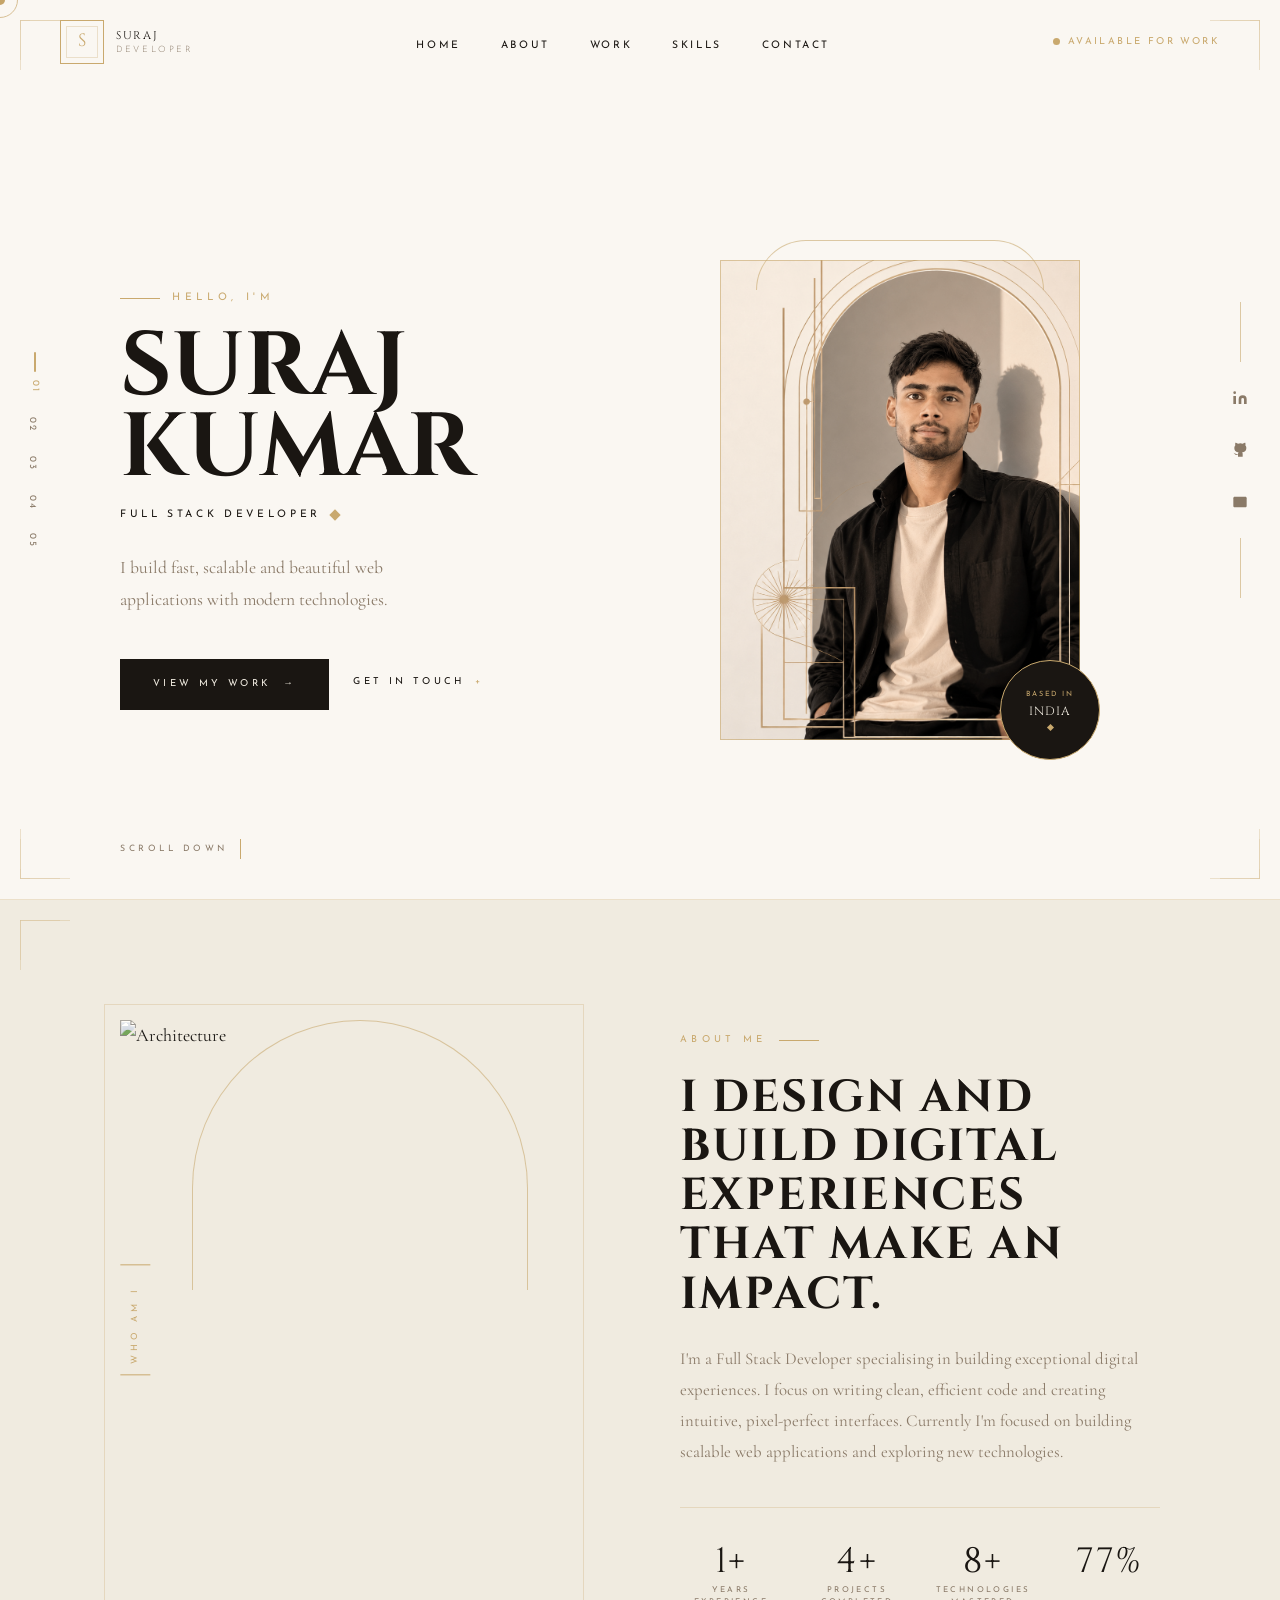
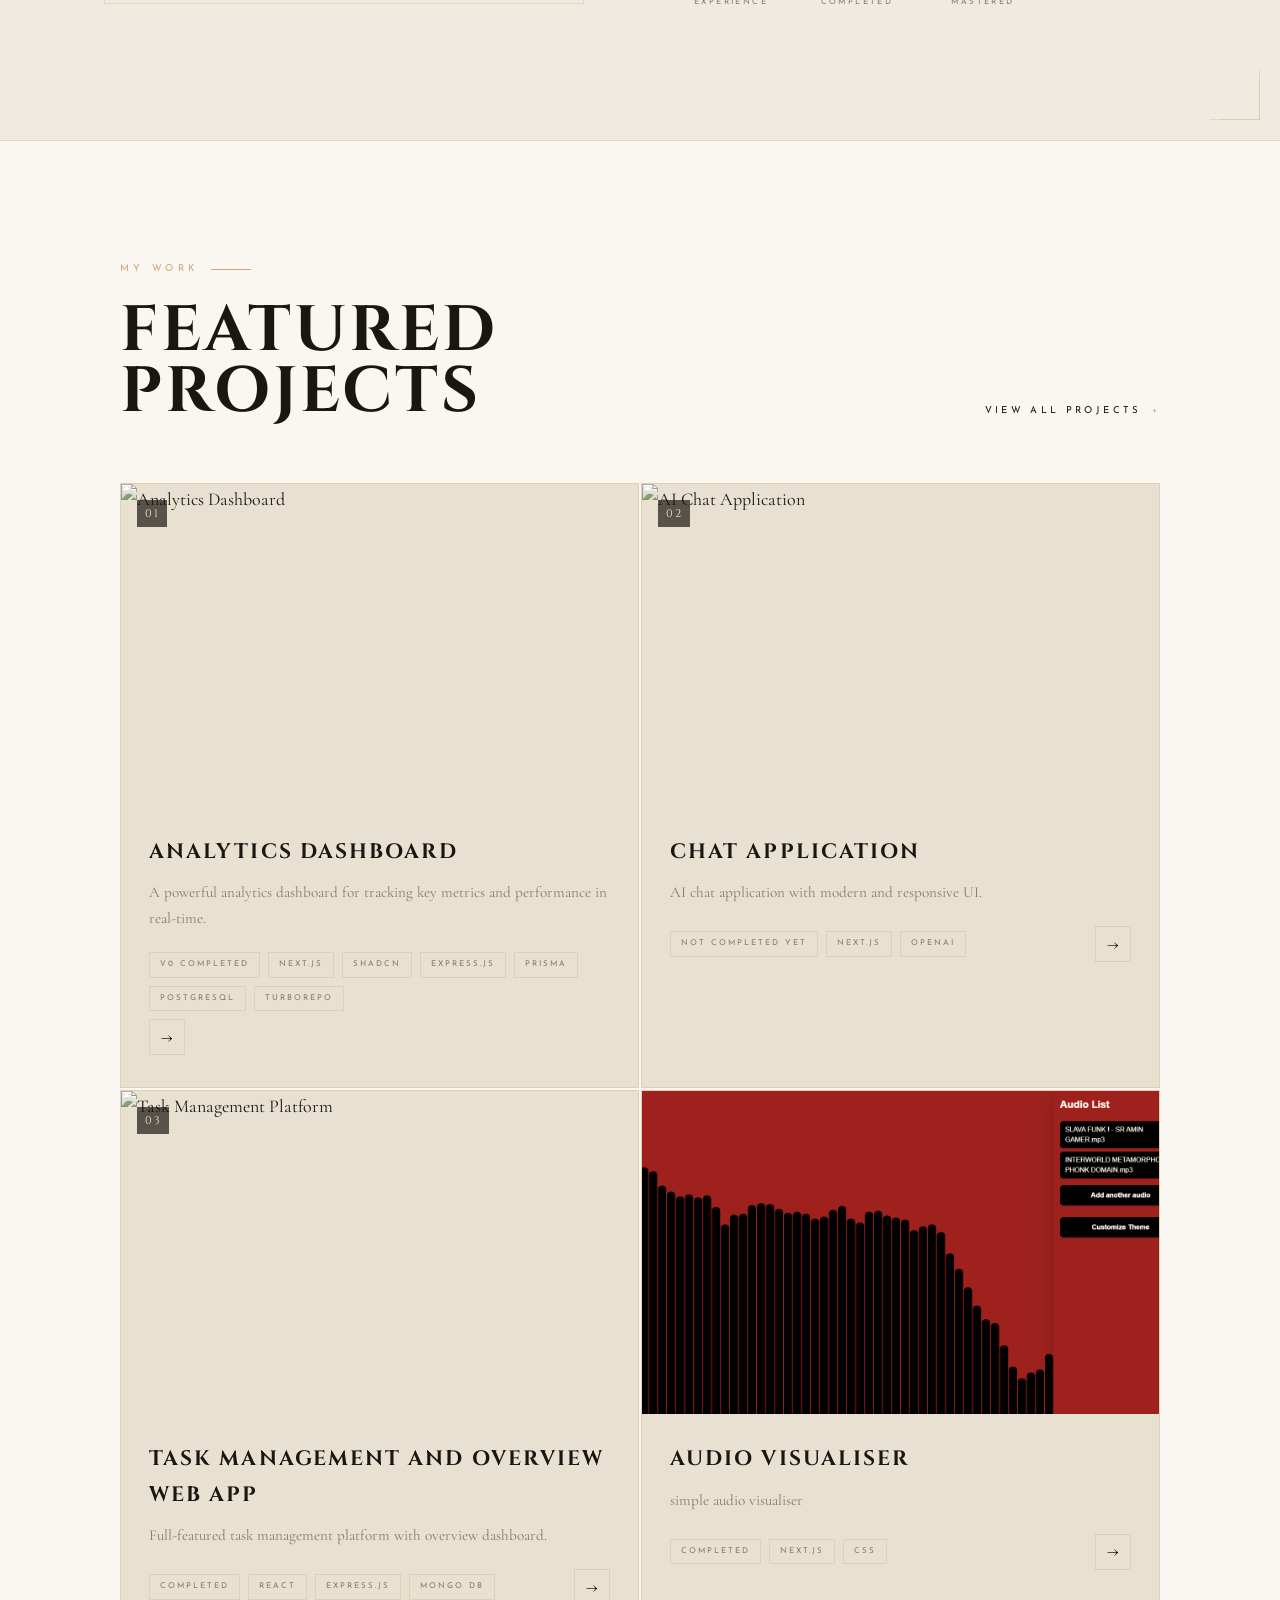
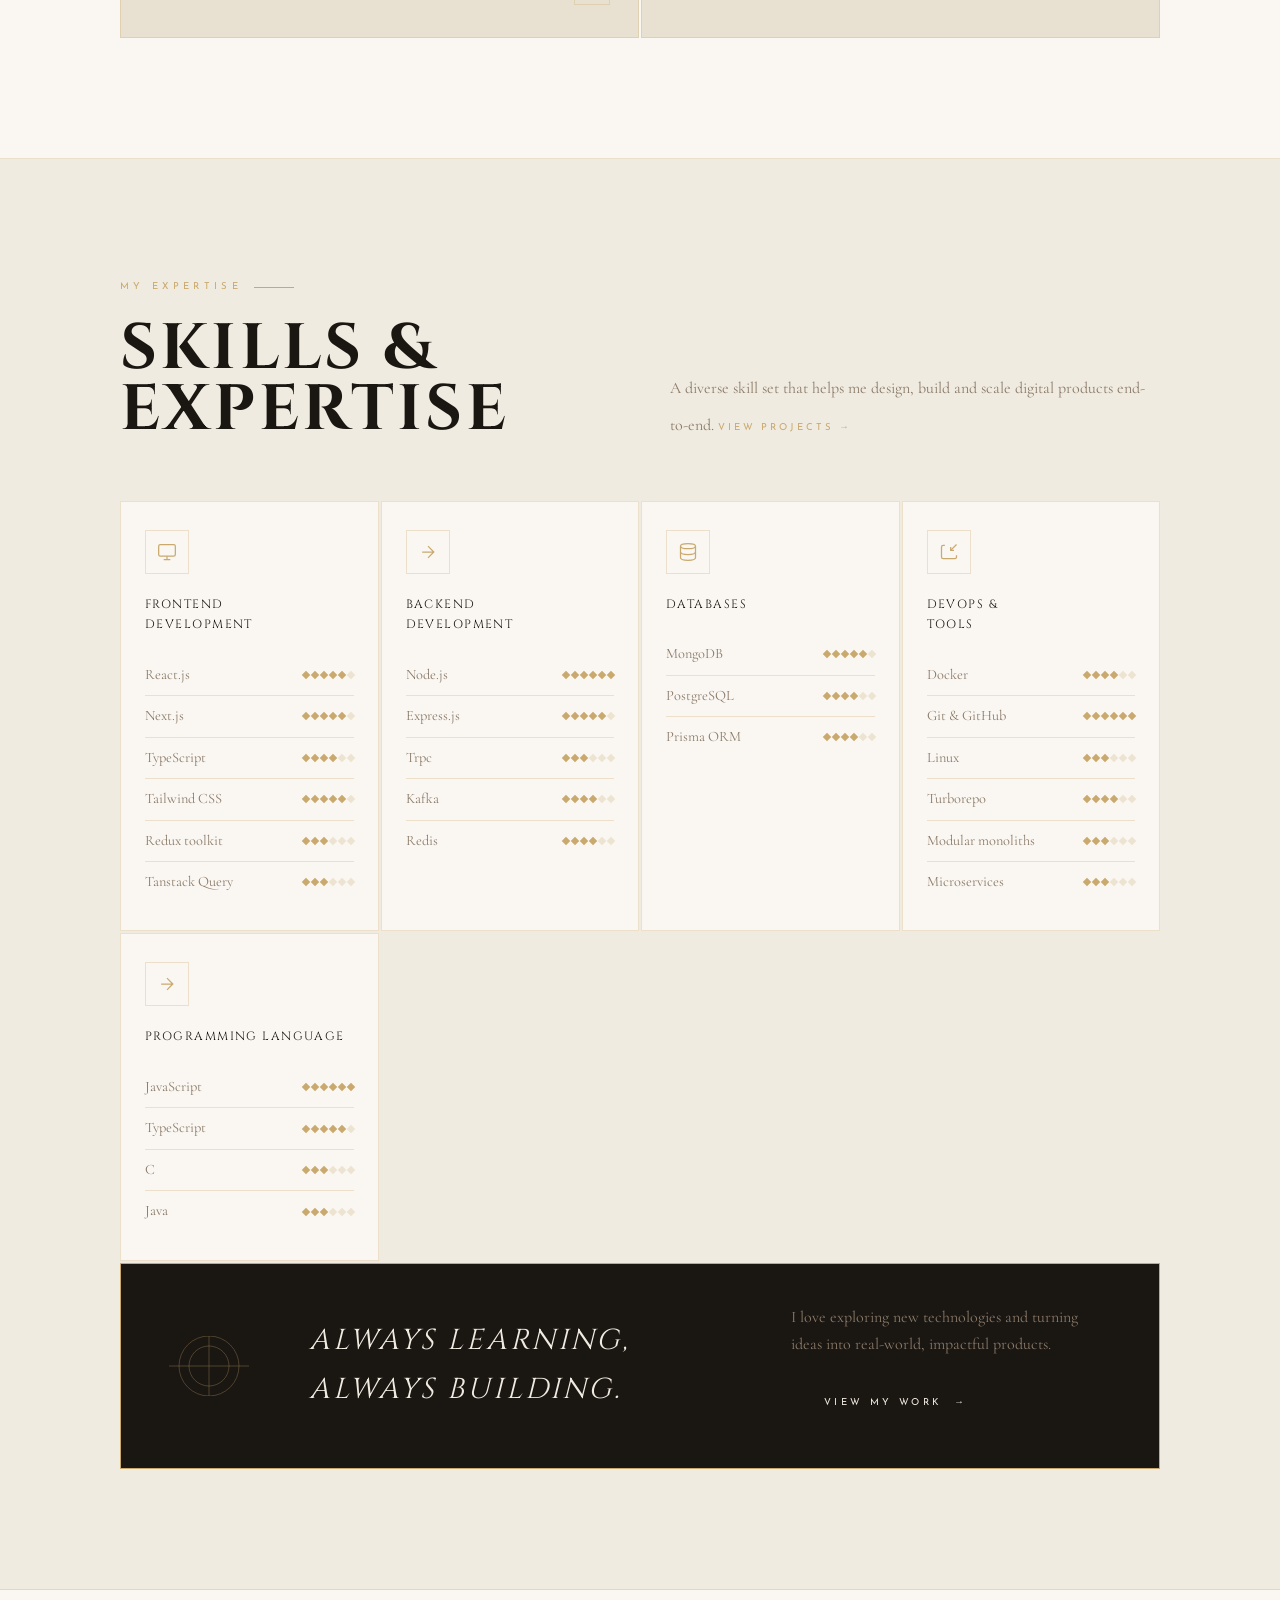
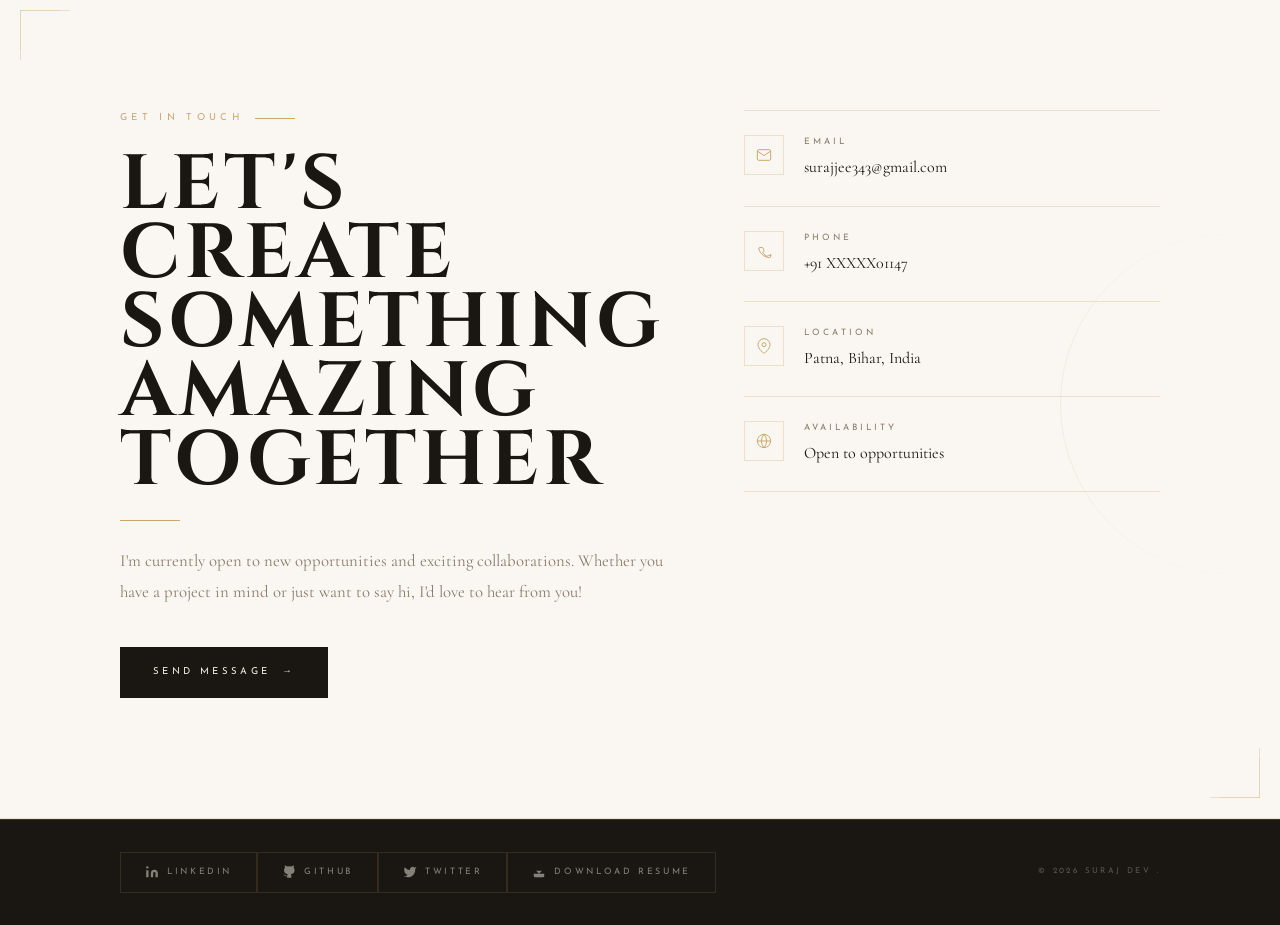
==== commit a2d16e13: "av.png" ====
--- a/index.html
+++ b/index.html
@@ -247,7 +247,7 @@
     <div class="project-card reveal reveal-delay-3">
       <div class="project-card-img">
         <span class="project-num">04</span>
-        <img src="https://images.unsplash.com/photo-1467232004584-a241de8bcf5d?w=800&q=80" alt="Portfolio Website"/>
+        <img src="av.png" alt="Audio Visualiser"/>
       </div>
       <div class="project-card-body">
         <h3 class="project-title">Audio visualiser</h3>
